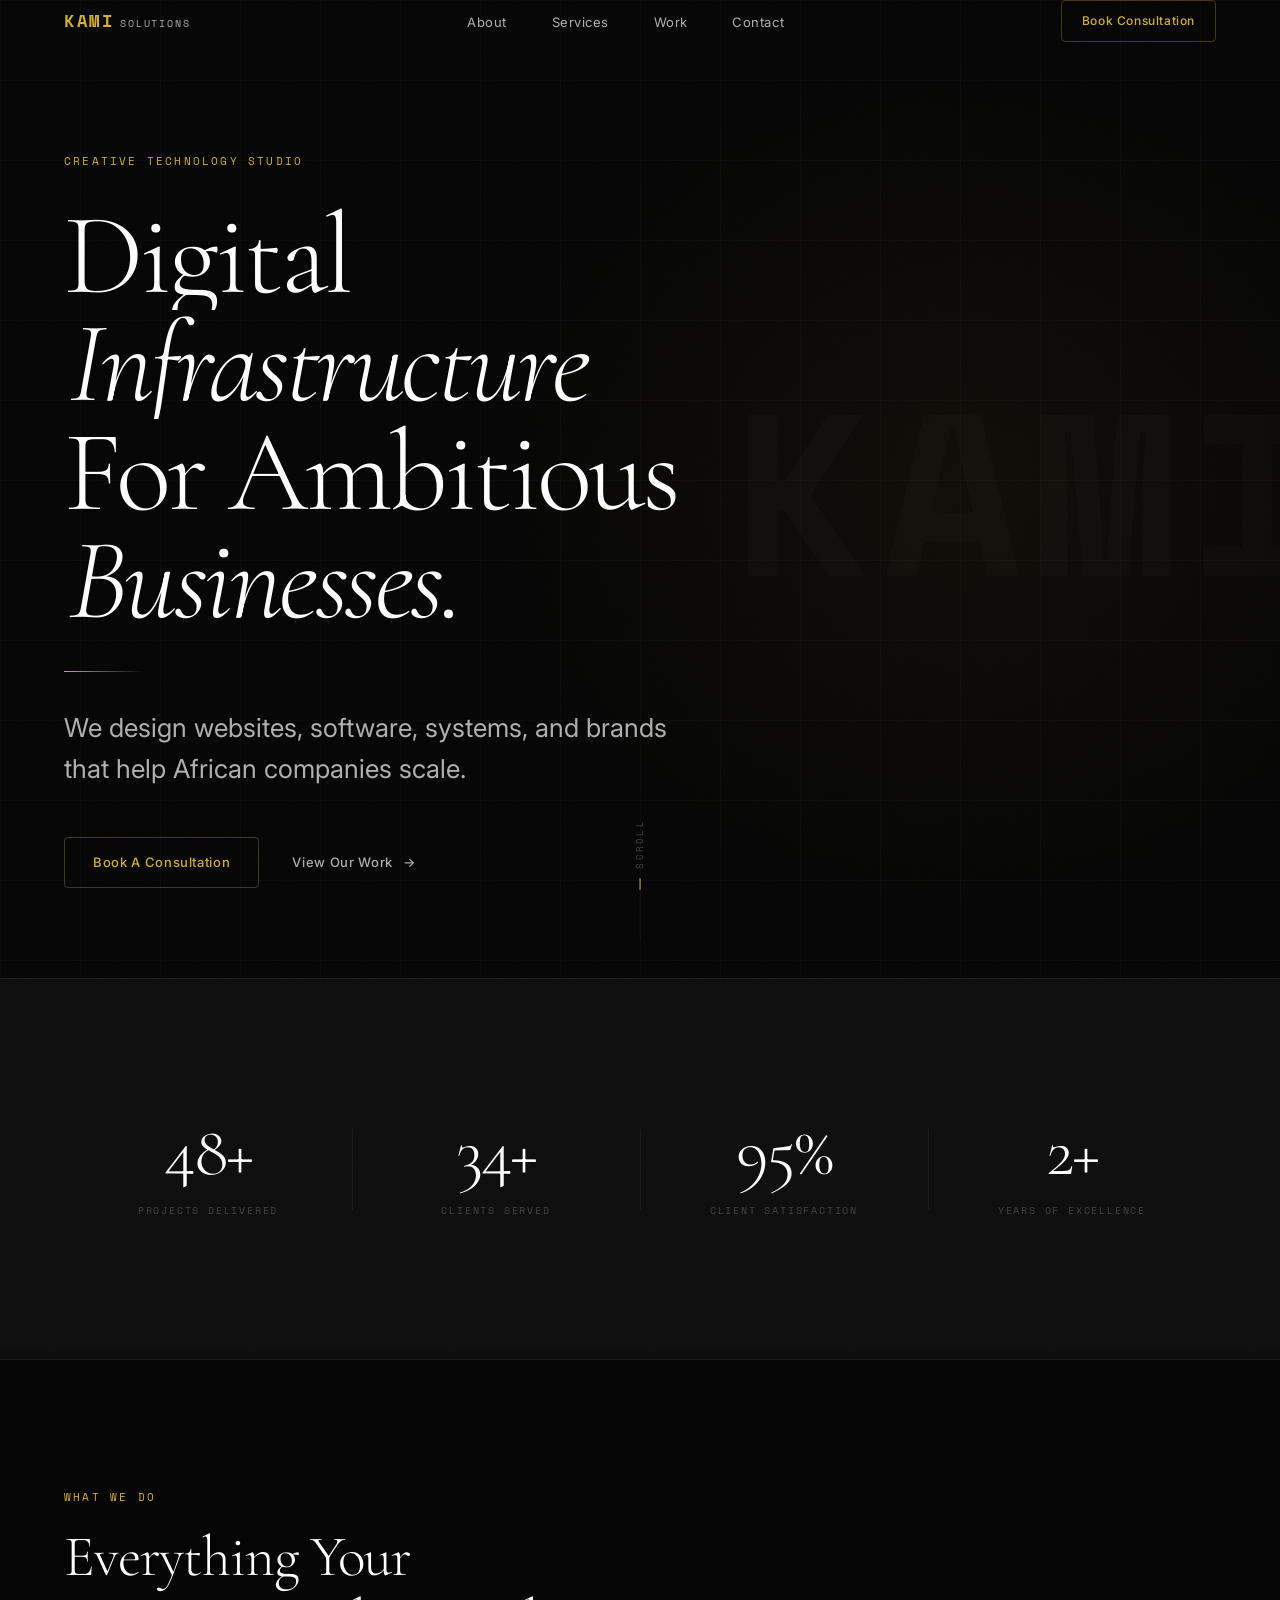
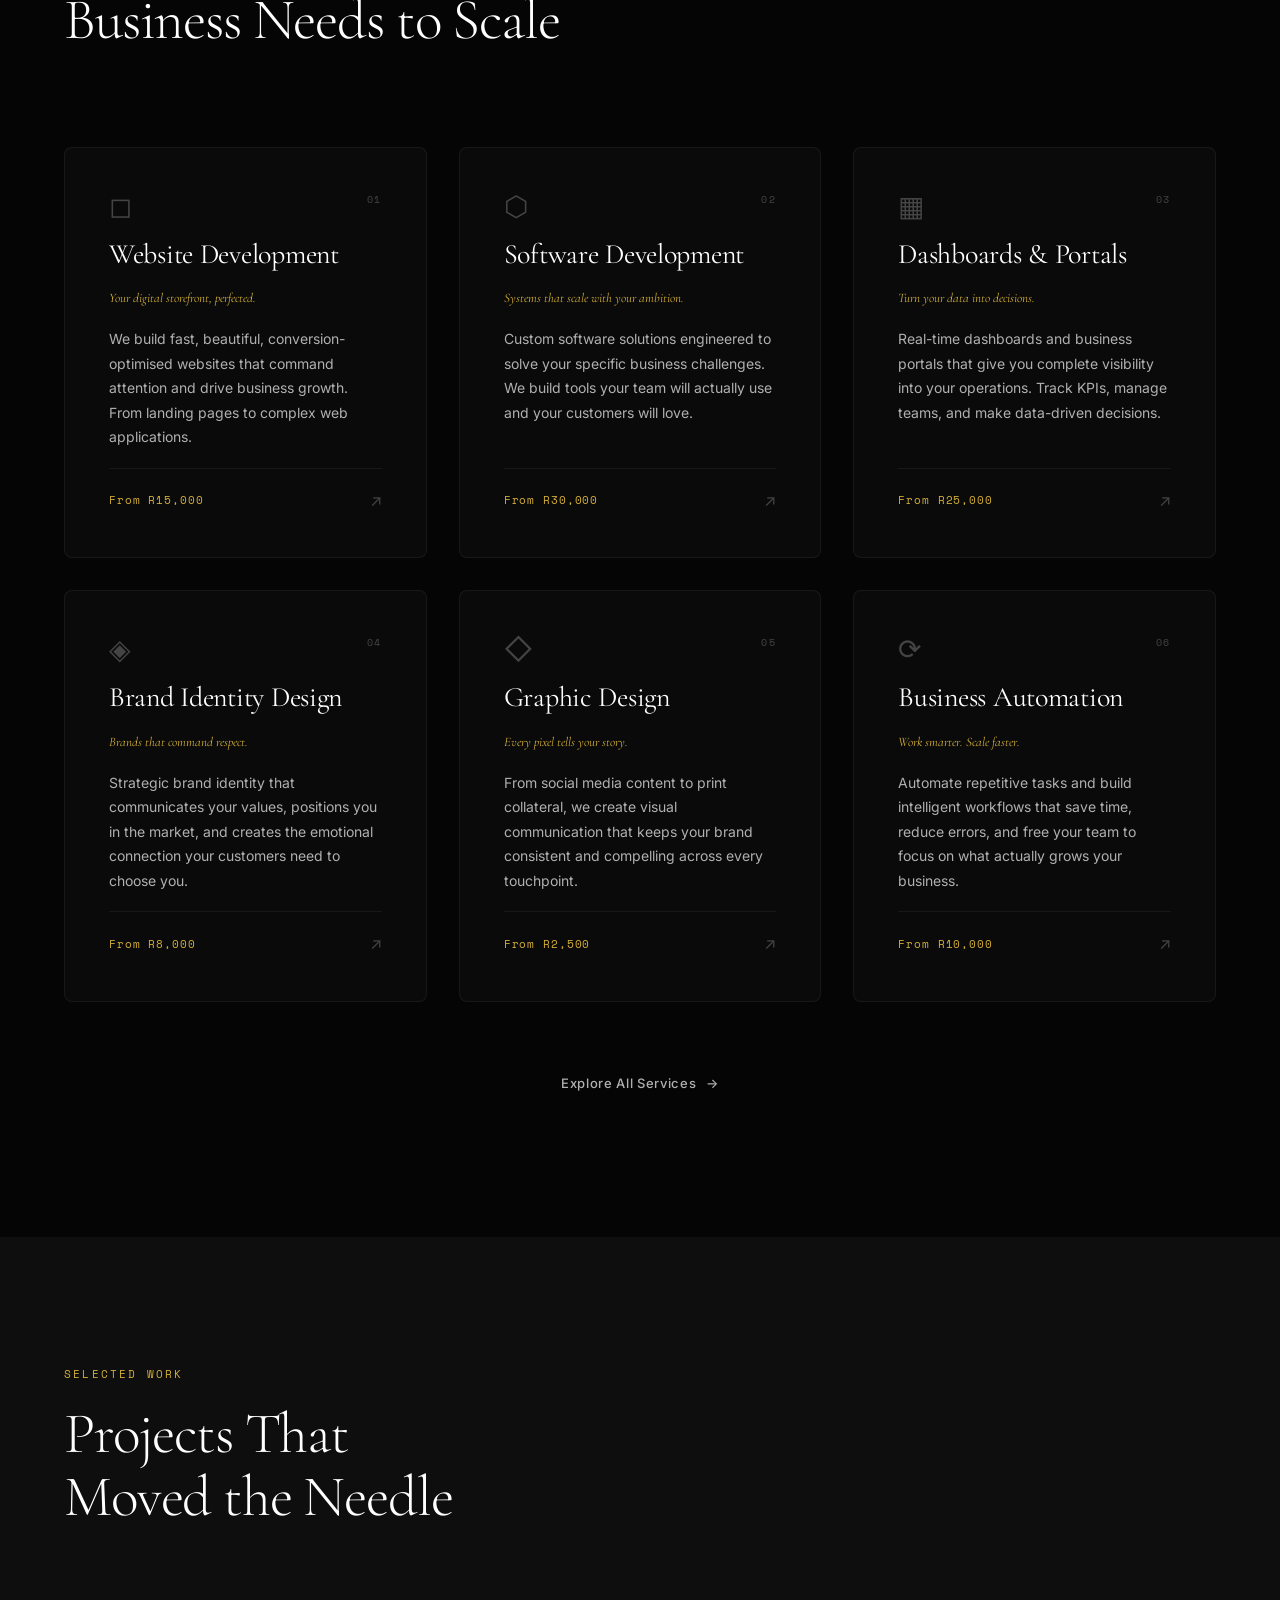
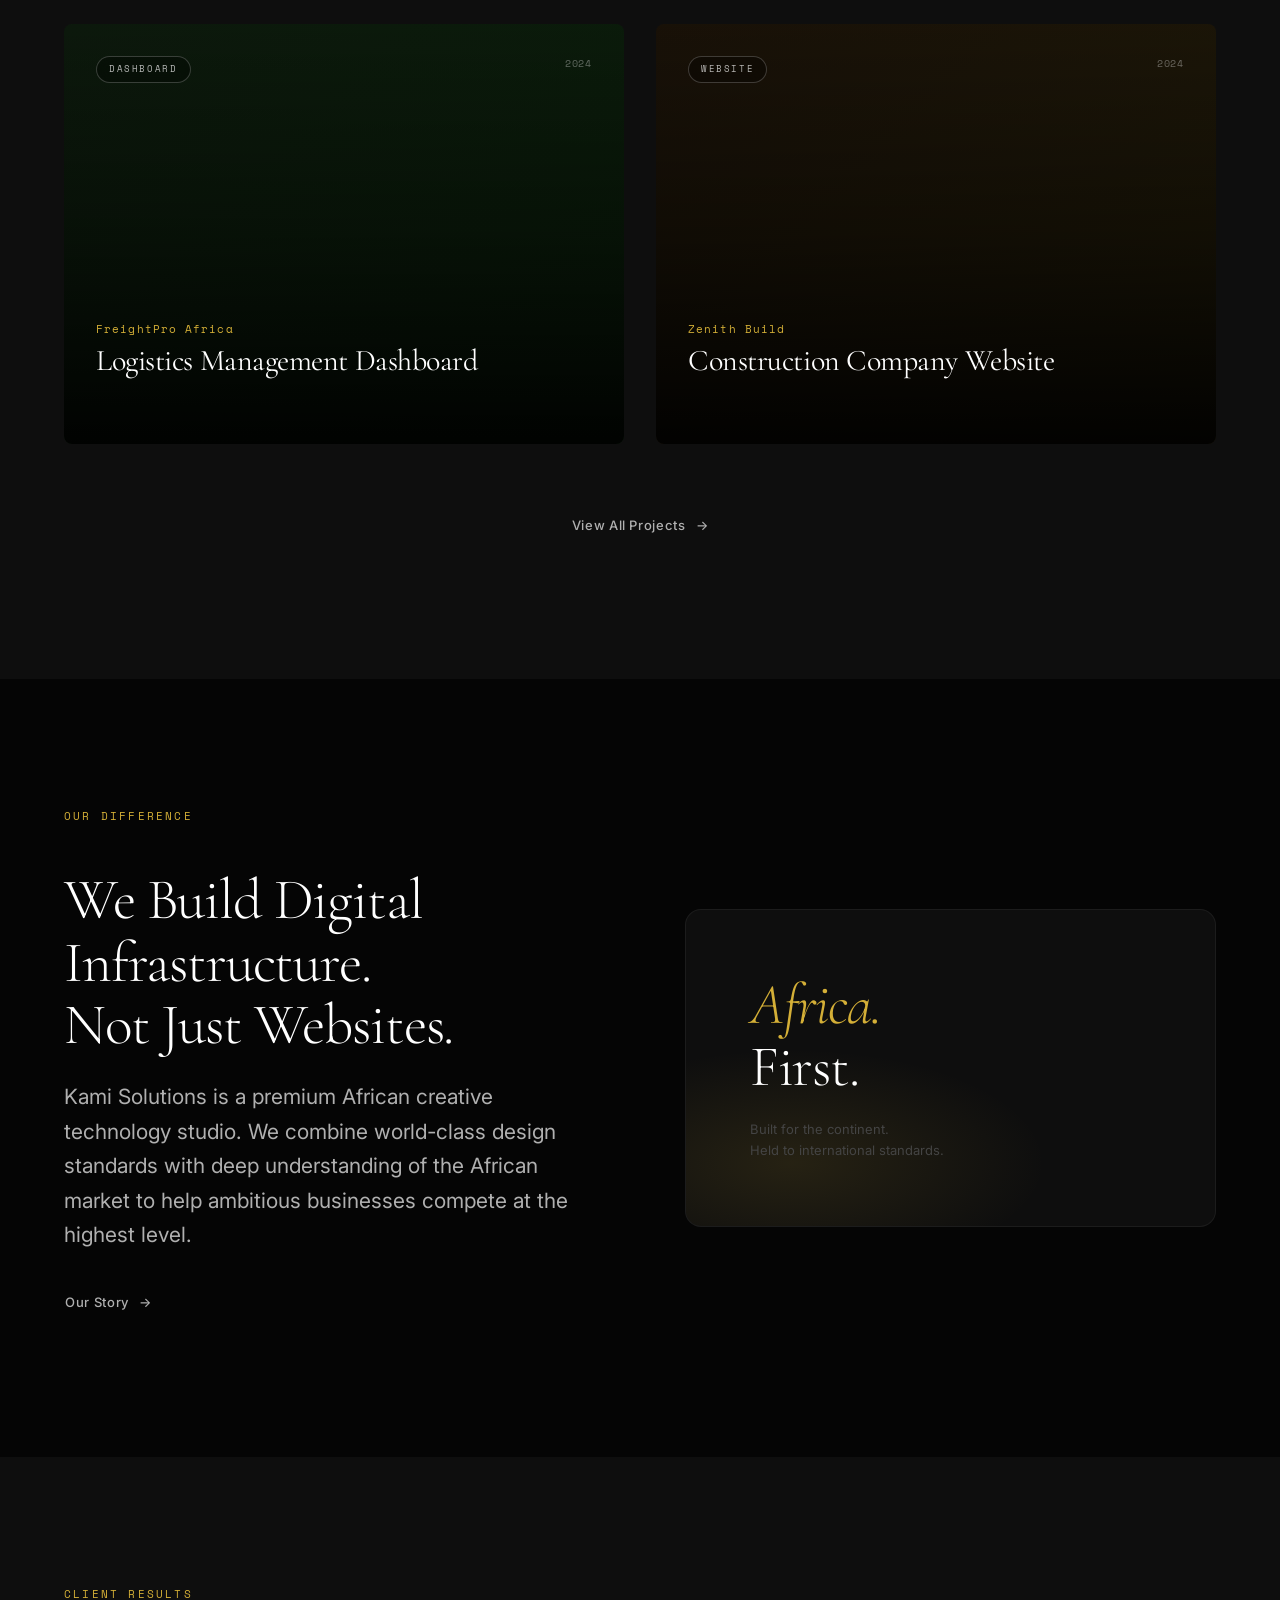
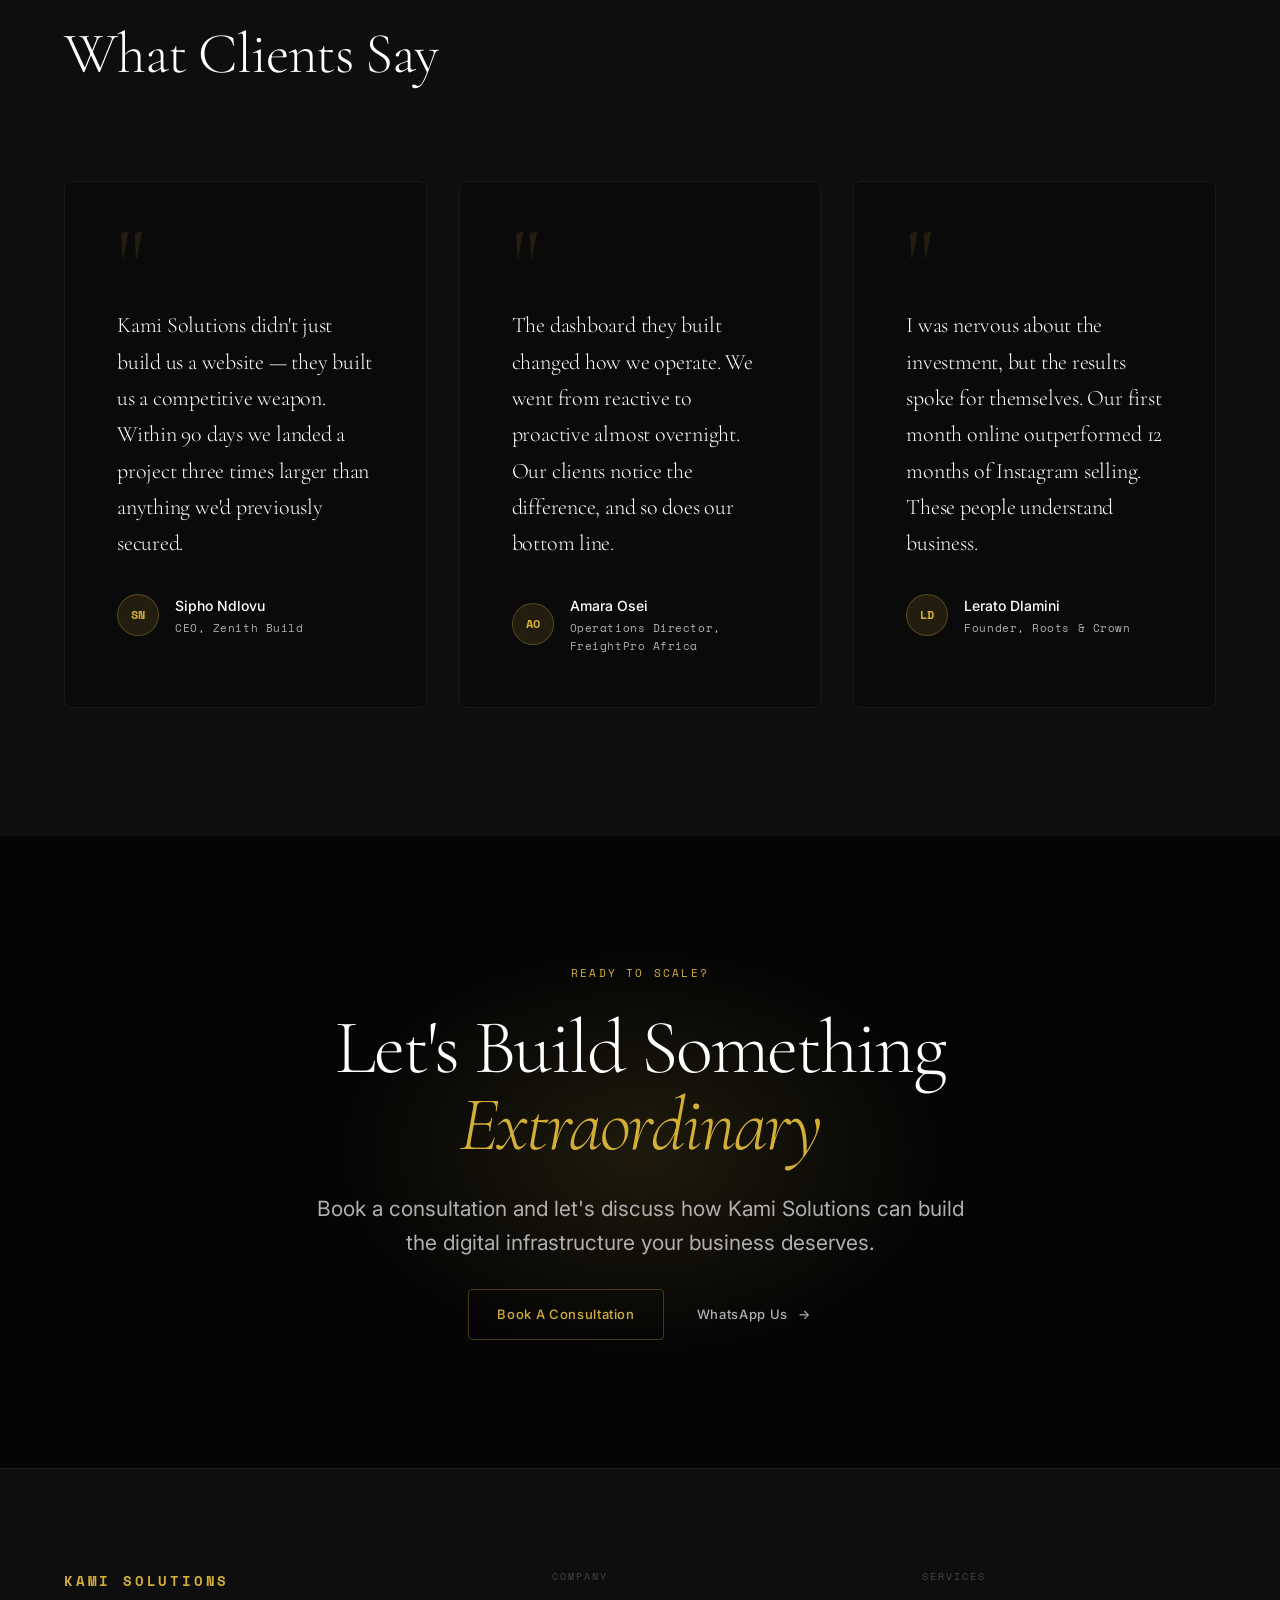
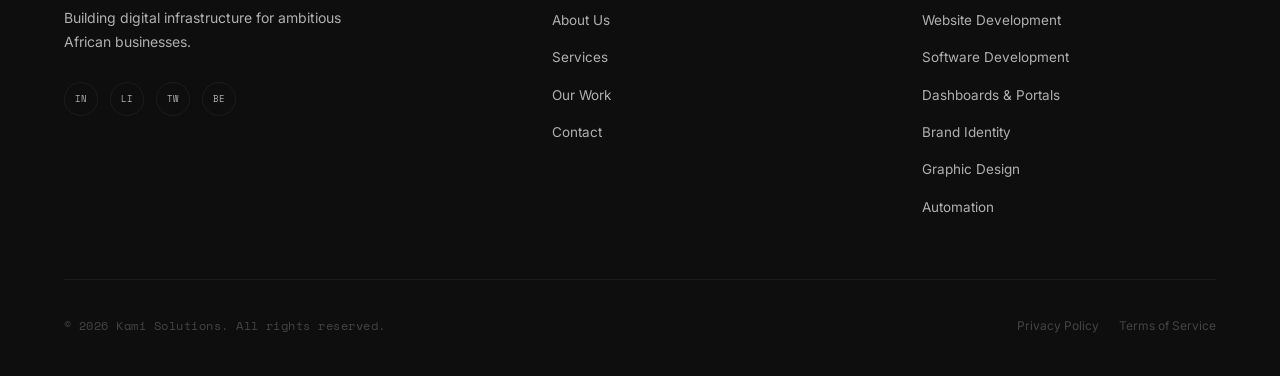
==== index.html @ 96672d3c "Initial project structure" ====
<!DOCTYPE html>
<html lang="en">
<head>
  <meta charset="UTF-8">
  <meta name="viewport" content="width=device-width, initial-scale=1.0">
  <title>Digital Infrastructure For Ambitious Businesses | Kami Solutions</title>
  <meta name="description" content="Kami Solutions is a premium African creative technology studio. We build websites, software, dashboards, and brands for ambitious businesses.">
  <link rel="stylesheet" href="css/variables.css">
  <link rel="stylesheet" href="css/global.css">
  <link rel="stylesheet" href="css/components.css">
  <link rel="stylesheet" href="css/animations.css">
  <link rel="stylesheet" href="css/pages.css">
</head>
<body data-page="home">

  <!-- Cursor -->
  <div class="cursor-dot"  id="cursor-dot"></div>
  <div class="cursor-ring" id="cursor-ring"></div>

  <!-- Page loader -->
  <div class="page-loader" id="page-loader">
    <span class="page-loader__logo">KAMI</span>
    <div class="page-loader__bar-track">
      <div class="page-loader__bar-fill"></div>
    </div>
  </div>

  <!-- Page transition overlay -->
  <div class="page-overlay" id="page-overlay"></div>

  <!-- Navigation (injected by JS) -->
  <div id="nav-root"></div>

  <main>

    <!-- ── HERO ──────────────────────────────────────────────────── -->
    <section class="hero" id="hero">
      <div class="hero__bg">
        <div class="hero__grid"></div>
        <div class="hero__glow"></div>
      </div>
      <div class="hero__watermark" aria-hidden="true">KAMI</div>

      <div class="container hero__container">
        <div class="hero__content">

          <span class="text-label hero__label hero-label-anim">
            Creative Technology Studio
          </span>

          <h1 class="display-xl hero__headline">
            <span class="hero-line-wrap">
              <span class="hero-line-inner" style="--delay: 400ms;">Digital</span>
            </span>
            <span class="hero-line-wrap">
              <span class="hero-line-inner italic" style="--delay: 520ms;">Infrastructure</span>
            </span>
            <span class="hero-line-wrap">
              <span class="hero-line-inner" style="--delay: 640ms;">For Ambitious</span>
            </span>
            <span class="hero-line-wrap">
              <span class="hero-line-inner italic" style="--delay: 760ms;">Businesses.</span>
            </span>
          </h1>

          <div class="divider-accent hero__divider hero-divider-anim"></div>

          <p class="text-xl hero__sub hero-sub-anim">
            We design websites, software, systems, and brands<br>
            that help African companies scale.
          </p>

          <div class="hero__actions hero-actions-anim">
            <a href="contact.html" class="btn btn-primary" data-magnetic>
              Book A Consultation
            </a>
            <a href="portfolio.html" class="btn btn-ghost">
              View Our Work <span class="btn-arrow">→</span>
            </a>
          </div>

        </div>
      </div>

      <div class="hero__scroll" aria-hidden="true">
        <div class="scroll-indicator">
          <span class="scroll-indicator__label">Scroll</span>
          <div class="scroll-indicator__line">
            <div class="scroll-indicator__dot"></div>
          </div>
        </div>
      </div>
    </section>

    <!-- ── STATS ─────────────────────────────────────────────────── -->
    <section class="stats-section section-sm" id="stats">
      <div class="container">
        <div id="stats-grid"></div>
      </div>
    </section>

    <!-- ── SERVICES PREVIEW ──────────────────────────────────────── -->
    <section class="section" id="services-preview">
      <div class="container">
        <div class="section-header">
          <span class="text-label section-label reveal">What We Do</span>
          <h2 class="display-md section-heading reveal reveal-d1">
            Everything Your<br>Business Needs to Scale
          </h2>
        </div>
        <div class="services-preview__grid" id="services-preview-grid"></div>
        <div class="services-preview__cta reveal" style="margin-top:56px;text-align:center;">
          <a href="services.html" class="btn btn-ghost">
            Explore All Services <span class="btn-arrow">→</span>
          </a>
        </div>
      </div>
    </section>

    <!-- ── WORK PREVIEW ──────────────────────────────────────────── -->
    <section class="section work-preview" id="work-preview">
      <div class="container">
        <div class="section-header">
          <span class="text-label section-label reveal">Selected Work</span>
          <h2 class="display-md section-heading reveal reveal-d1">
            Projects That<br>Moved the Needle
          </h2>
        </div>
        <div class="work-preview__grid" id="work-preview-grid"></div>
        <div class="work-preview__cta reveal" style="margin-top:56px;text-align:center;">
          <a href="portfolio.html" class="btn btn-ghost">
            View All Projects <span class="btn-arrow">→</span>
          </a>
        </div>
      </div>
    </section>

    <!-- ── ABOUT PREVIEW ─────────────────────────────────────────── -->
    <section class="section" id="about-preview">
      <div class="container">
        <div class="about-preview__inner">

          <div class="about-preview__content">
            <span class="text-label section-label reveal">Our Difference</span>
            <h2 class="display-md reveal reveal-d1">
              We Build Digital<br>Infrastructure.<br>Not Just Websites.
            </h2>
            <p class="text-lg text-second reveal reveal-d2">
              Kami Solutions is a premium African creative technology studio. We combine world-class
              design standards with deep understanding of the African market to help ambitious
              businesses compete at the highest level.
            </p>
            <a href="about.html" class="btn btn-ghost reveal reveal-d3">
              Our Story <span class="btn-arrow">→</span>
            </a>
          </div>

          <div class="about-preview__visual reveal reveal-d2">
            <div class="about-preview__box">
              <div class="about-preview__headline display-md font-heading">
                <span class="line1">Africa.</span>
                <span class="line2">First.</span>
              </div>
              <p class="about-preview__caption">
                Built for the continent.<br>Held to international standards.
              </p>
            </div>
          </div>

        </div>
      </div>
    </section>

    <!-- ── TESTIMONIALS ──────────────────────────────────────────── -->
    <section class="section testimonials-section" id="testimonials">
      <div class="container">
        <div class="section-header">
          <span class="text-label section-label reveal">Client Results</span>
          <h2 class="display-md section-heading reveal reveal-d1">What Clients Say</h2>
        </div>
        <div id="testimonials-grid"></div>
      </div>
    </section>

    <!-- ── CTA ───────────────────────────────────────────────────── -->
    <section class="section cta-section" id="cta">
      <div class="cta-glow" style="left:50%;top:50%;transform:translate(-50%,-50%);"></div>
      <div class="container">
        <div class="cta-section__inner reveal">
          <span class="text-label">Ready to Scale?</span>
          <h2 class="display-lg" style="text-align:center;">
            Let's Build Something<br>
            <span class="text-accent italic">Extraordinary</span>
          </h2>
          <p class="text-lg text-second" style="text-align:center;max-width:52ch;">
            Book a consultation and let's discuss how Kami Solutions can build the digital
            infrastructure your business deserves.
          </p>
          <div class="cta-section__actions">
            <a href="contact.html" class="btn btn-primary" data-magnetic>
              Book A Consultation
            </a>
            <a href="https://wa.me/27720000000?text=Hi%20Kami%20Solutions%2C%20I'd%20like%20to%20discuss%20a%20project."
               target="_blank" rel="noopener" class="btn btn-ghost">
              WhatsApp Us <span class="btn-arrow">→</span>
            </a>
          </div>
        </div>
      </div>
    </section>

  </main>

  <!-- Footer (injected by JS) -->
  <div id="footer-root"></div>

  <script src="js/config.js"></script>
  <script src="js/components.js"></script>
  <script src="js/animations.js"></script>
  <script src="js/app.js"></script>
</body>
</html>
---- css/variables.css ----
/**
 * KAMI SOLUTIONS — CSS CUSTOM PROPERTIES
 * ────────────────────────────────────────
 * These values are the defaults. The ThemeEngine in app.js
 * overrides them at runtime from KAMI_CONFIG.theme.
 * Do not edit manually — edit js/config.js instead.
 */

:root {

  /* ── Colors (theme defaults: black-gold) ── */
  --bg-primary:     #050505;
  --bg-secondary:   #0E0E0E;
  --bg-surface:     #111111;
  --bg-card:        #0A0A0A;
  --accent:         #D4AF37;
  --accent-light:   #F0D77A;
  --accent-dim:     rgba(212, 175, 55, 0.12);
  --text-primary:   #FFFFFF;
  --text-secondary: #B0B0B0;
  --text-muted:     #444444;
  --border:         rgba(255, 255, 255, 0.06);
  --border-accent:  rgba(212, 175, 55, 0.3);
  --shadow:         0 32px 64px rgba(0, 0, 0, 0.8);
  --shadow-accent:  0 0 60px rgba(212, 175, 55, 0.12);

  /* ── Typography (overridden by TypographyEngine) ── */
  --font-heading: "Cormorant Garamond", "Georgia", serif;
  --font-body:    "Inter", -apple-system, BlinkMacSystemFont, "Segoe UI", sans-serif;
  --font-accent:  "Space Mono", "Courier New", monospace;

  /* ── Spacing ── */
  --section-pad:    clamp(80px, 10vw, 140px);
  --section-pad-sm: clamp(60px, 7vw, 100px);
  --container-max:  1440px;
  --container-pad:  clamp(24px, 5vw, 80px);
  --gutter:         clamp(16px, 2.5vw, 32px);

  /* ── Easing ── */
  --ease-premium:  cubic-bezier(0.23, 1, 0.32, 1);
  --ease-smooth:   cubic-bezier(0.4, 0, 0.2, 1);
  --ease-out-expo: cubic-bezier(0.16, 1, 0.3, 1);
  --ease-bounce:   cubic-bezier(0.175, 0.885, 0.32, 1.275);

  /* ── Durations ── */
  --dur-fast:  180ms;
  --dur-base:  380ms;
  --dur-slow:  680ms;
  --dur-epic:  1100ms;

  /* ── Z-indices ── */
  --z-cursor:  9999;
  --z-overlay: 9000;
  --z-nav:     8000;
  --z-mobile-menu: 7500;
  --z-modal:   7000;

  /* ── Border radius ── */
  --r-sm:   4px;
  --r-md:   8px;
  --r-lg:   16px;
  --r-full: 9999px;

  /* ── Nav height ── */
  --nav-h: 80px;
}

@media (max-width: 768px) {
  :root {
    --nav-h: 68px;
  }
}
---- css/global.css ----
/**
 * KAMI SOLUTIONS — GLOBAL STYLES
 * ─────────────────────────────────
 * Reset, base typography, layout utilities, cursor, page overlay.
 */

/* ─── RESET ───────────────────────────────────────────────────── */

*, *::before, *::after {
  box-sizing: border-box;
  margin: 0;
  padding: 0;
}

html {
  font-size: 16px;
  scroll-behavior: smooth;
  -webkit-font-smoothing:  antialiased;
  -moz-osx-font-smoothing: grayscale;
  text-rendering: optimizeLegibility;
}

body {
  background-color: var(--bg-primary);
  color:            var(--text-primary);
  font-family:      var(--font-body);
  font-size:        1rem;
  font-weight:      400;
  line-height:      1.65;
  overflow-x:       hidden;
  cursor:           none;
  transition:       background-color var(--dur-slow) var(--ease-smooth),
                    color var(--dur-slow) var(--ease-smooth);
}

a          { color: inherit; text-decoration: none; }
img        { display: block; max-width: 100%; height: auto; }
ul, ol     { list-style: none; }
button     { cursor: none; border: none; background: none; font: inherit; }
input, textarea, select { font: inherit; }

/* ─── SCROLLBAR ────────────────────────────────────────────────── */

::-webkit-scrollbar       { width: 3px; }
::-webkit-scrollbar-track { background: var(--bg-secondary); }
::-webkit-scrollbar-thumb { background: var(--accent-dim); border-radius: var(--r-full); }
::-webkit-scrollbar-thumb:hover { background: var(--accent); }

/* ─── TYPOGRAPHY ──────────────────────────────────────────────── */

h1, h2, h3, h4, h5, h6 {
  font-family:    var(--font-heading);
  font-weight:    300;
  line-height:    1.05;
  letter-spacing: -0.02em;
}

/* Display sizes */
.display-xl {
  font-size:      clamp(52px, 9vw, 136px);
  font-weight:    300;
  line-height:    0.94;
  letter-spacing: -0.03em;
}

.display-lg {
  font-size:      clamp(40px, 6vw, 92px);
  font-weight:    300;
  line-height:    1.0;
  letter-spacing: -0.025em;
}

.display-md {
  font-size:      clamp(30px, 4.5vw, 68px);
  font-weight:    300;
  line-height:    1.08;
  letter-spacing: -0.02em;
}

.display-sm {
  font-size:      clamp(24px, 3vw, 48px);
  font-weight:    300;
  line-height:    1.15;
  letter-spacing: -0.015em;
}

/* Body sizes */
.text-xl  { font-size: clamp(19px, 2.2vw, 26px); line-height: 1.55; }
.text-lg  { font-size: clamp(17px, 1.8vw, 21px); line-height: 1.65; }
.text-md  { font-size: 16px; line-height: 1.7; }
.text-sm  { font-size: 14px; line-height: 1.6; }
.text-xs  { font-size: 12px; line-height: 1.5; }

/* Label / accent text */
.text-label {
  font-family:     var(--font-accent);
  font-size:       11px;
  font-weight:     400;
  letter-spacing:  0.2em;
  text-transform:  uppercase;
  color:           var(--accent);
  display:         block;
}

/* Color utilities */
.text-muted   { color: var(--text-muted); }
.text-second  { color: var(--text-secondary); }
.text-accent  { color: var(--accent); }
.text-white   { color: #fff; }

/* Style utilities */
.italic       { font-style: italic; }
.font-heading { font-family: var(--font-heading); }

/* ─── LAYOUT ──────────────────────────────────────────────────── */

.container {
  width:      100%;
  max-width:  var(--container-max);
  margin:     0 auto;
  padding:    0 var(--container-pad);
}

.section     { padding: var(--section-pad) 0; }
.section-sm  { padding: var(--section-pad-sm) 0; }

.grid-2 { display: grid; grid-template-columns: repeat(2, 1fr); gap: var(--gutter); }
.grid-3 { display: grid; grid-template-columns: repeat(3, 1fr); gap: var(--gutter); }
.grid-4 { display: grid; grid-template-columns: repeat(4, 1fr); gap: var(--gutter); }

.flex           { display: flex; }
.flex-center    { display: flex; align-items: center; justify-content: center; }
.flex-between   { display: flex; align-items: center; justify-content: space-between; }
.flex-col       { display: flex; flex-direction: column; }
.flex-col-center{ display: flex; flex-direction: column; align-items: center; }
.gap-sm         { gap: 12px; }
.gap-md         { gap: 24px; }
.gap-lg         { gap: 40px; }

.relative  { position: relative; }
.absolute  { position: absolute; }
.overflow-hidden { overflow: hidden; }
.w-full    { width: 100%; }

/* ─── DIVIDERS ────────────────────────────────────────────────── */

.divider {
  height:     1px;
  background: var(--border);
  width:      100%;
}

.divider-accent {
  height:     1px;
  width:      80px;
  background: linear-gradient(90deg, var(--accent), transparent);
  margin:     28px 0;
}

/* ─── SECTION HEADER ─────────────────────────────────────────── */

.section-label {
  display:     block;
  margin-bottom: 20px;
}

.section-heading {
  margin-bottom: 0;
}

.section-header {
  margin-bottom: clamp(60px, 8vw, 96px);
}

/* ─── CUSTOM CURSOR ───────────────────────────────────────────── */

.cursor-dot {
  position:         fixed;
  width:            6px;
  height:           6px;
  background:       var(--accent);
  border-radius:    50%;
  pointer-events:   none;
  z-index:          var(--z-cursor);
  transform:        translate(-50%, -50%);
  transition:       width   var(--dur-fast) var(--ease-premium),
                    height  var(--dur-fast) var(--ease-premium),
                    opacity var(--dur-fast) var(--ease-smooth);
  will-change:      transform;
}

.cursor-ring {
  position:         fixed;
  width:            38px;
  height:           38px;
  border:           1px solid var(--border-accent);
  border-radius:    50%;
  pointer-events:   none;
  z-index:          var(--z-cursor);
  transform:        translate(-50%, -50%);
  transition:       width    500ms var(--ease-premium),
                    height   500ms var(--ease-premium),
                    border-color 300ms var(--ease-premium),
                    background   300ms var(--ease-premium),
                    opacity  var(--dur-base) var(--ease-smooth);
  will-change:      transform;
}

body.cursor--link .cursor-ring {
  width:            56px;
  height:           56px;
  border-color:     var(--accent);
  background:       var(--accent-dim);
}

body.cursor--btn .cursor-dot {
  width:  10px;
  height: 10px;
}

body.cursor--btn .cursor-ring {
  width:        64px;
  height:       64px;
  border-color: var(--accent);
}

body.cursor--text .cursor-ring {
  width:            3px;
  height:           28px;
  border-radius:    2px;
  border-color:     var(--text-secondary);
}

/* ─── PAGE TRANSITION OVERLAY ────────────────────────────────── */

.page-overlay {
  position:      fixed;
  inset:         0;
  background:    var(--bg-primary);
  z-index:       var(--z-overlay);
  pointer-events: none;
  transform:     scaleY(0);
  transform-origin: bottom;
  transition:    transform 700ms var(--ease-out-expo);
}

.page-overlay.is-active {
  transform:        scaleY(1);
  transform-origin: top;
}

/* ─── GRAIN OVERLAY ───────────────────────────────────────────── */

body::after {
  content:          '';
  position:         fixed;
  inset:            -50%;
  width:            200%;
  height:           200%;
  background-image: url("data:image/svg+xml,%3Csvg viewBox='0 0 256 256' xmlns='http://www.w3.org/2000/svg'%3E%3Cfilter id='noise'%3E%3CfeTurbulence type='fractalNoise' baseFrequency='0.9' numOctaves='4' stitchTiles='stitch'/%3E%3C/filter%3E%3Crect width='100%25' height='100%25' filter='url(%23noise)' opacity='1'/%3E%3C/svg%3E");
  background-size:  200px 200px;
  opacity:          0.025;
  pointer-events:   none;
  z-index:          9998;
  animation:        grain 8s steps(10) infinite;
}

@keyframes grain {
  0%, 100% { transform: translate(0, 0); }
  10%       { transform: translate(-2%, -4%); }
  20%       { transform: translate(-5%, 2%);  }
  30%       { transform: translate(3%, -6%);  }
  40%       { transform: translate(-2%, 8%);  }
  50%       { transform: translate(-4%, 3%);  }
  60%       { transform: translate(6%, -2%);  }
  70%       { transform: translate(-1%, -7%); }
  80%       { transform: translate(4%, 5%);   }
  90%       { transform: translate(-6%, 1%);  }
}

/* ─── VISUALLY HIDDEN ─────────────────────────────────────────── */

.visually-hidden {
  position:   absolute;
  width:      1px;
  height:     1px;
  padding:    0;
  margin:     -1px;
  overflow:   hidden;
  clip:       rect(0, 0, 0, 0);
  white-space: nowrap;
  border:     0;
}

/* ─── RESPONSIVE GRID OVERRIDES ───────────────────────────────── */

@media (max-width: 1024px) {
  .grid-3 { grid-template-columns: repeat(2, 1fr); }
  .grid-4 { grid-template-columns: repeat(2, 1fr); }
}

@media (max-width: 640px) {
  .grid-2,
  .grid-3,
  .grid-4 { grid-template-columns: 1fr; }
}

@media (max-width: 768px) {
  body { cursor: auto; }
  .cursor-dot,
  .cursor-ring { display: none; }
}
---- css/components.css ----
/**
 * KAMI SOLUTIONS — COMPONENTS
 * ────────────────────────────
 * Navigation, footer, buttons, cards, forms, badges.
 */

/* ═══════════════════════════════════════════════════════════════
   NAVIGATION
══════════════════════════════════════════════════════════════════ */

.nav {
  position:   fixed;
  top:        0;
  left:       0;
  right:      0;
  height:     var(--nav-h);
  z-index:    var(--z-nav);
  transition: background var(--dur-slow) var(--ease-smooth),
              border-color var(--dur-slow) var(--ease-smooth),
              box-shadow var(--dur-slow) var(--ease-smooth);
  border-bottom: 1px solid transparent;
}

.nav.is-scrolled {
  background:   rgba(5, 5, 5, 0.88);
  border-color: var(--border);
  box-shadow:   0 0 60px rgba(0, 0, 0, 0.5);
  backdrop-filter: blur(20px);
  -webkit-backdrop-filter: blur(20px);
}

.nav__inner {
  height:      100%;
  display:     flex;
  align-items: center;
  justify-content: space-between;
  gap:         40px;
}

.nav__logo {
  display:     flex;
  align-items: baseline;
  gap:         6px;
  flex-shrink: 0;
}

.nav__logo-main {
  font-family:    var(--font-accent);
  font-size:      17px;
  font-weight:    700;
  letter-spacing: 0.15em;
  color:          var(--accent);
  line-height:    1;
}

.nav__logo-sub {
  font-family:    var(--font-accent);
  font-size:      10px;
  font-weight:    400;
  letter-spacing: 0.18em;
  color:          var(--text-secondary);
  line-height:    1;
  text-transform: uppercase;
}

.nav__links {
  display:     flex;
  align-items: center;
  gap:         clamp(24px, 3.5vw, 48px);
}

.nav__link {
  font-size:      13px;
  font-weight:    400;
  letter-spacing: 0.04em;
  color:          var(--text-secondary);
  transition:     color var(--dur-fast) var(--ease-smooth);
  position:       relative;
  padding:        4px 0;
}

.nav__link::after {
  content:    '';
  position:   absolute;
  bottom:     0;
  left:       0;
  width:      0;
  height:     1px;
  background: var(--accent);
  transition: width var(--dur-base) var(--ease-premium);
}

.nav__link:hover,
.nav__link.is-active { color: var(--text-primary); }
.nav__link:hover::after,
.nav__link.is-active::after { width: 100%; }

.nav__right {
  display:     flex;
  align-items: center;
  gap:         20px;
  flex-shrink: 0;
}

.nav__hamburger {
  display:         none;
  flex-direction:  column;
  justify-content: center;
  gap:             6px;
  width:           36px;
  height:          36px;
  padding:         4px;
  cursor:          none;
}

.nav__hamburger span {
  display:          block;
  height:           1px;
  background:       var(--text-primary);
  transition:       transform var(--dur-base) var(--ease-premium),
                    opacity   var(--dur-base) var(--ease-smooth),
                    width     var(--dur-base) var(--ease-smooth);
  transform-origin: left center;
}

.nav__hamburger span:first-child { width: 100%; }
.nav__hamburger span:last-child  { width: 60%; }

.nav__hamburger.is-open span:first-child { transform: rotate(38deg) translateY(-1px); width: 100%; }
.nav__hamburger.is-open span:last-child  { transform: rotate(-38deg) translateY(1px); width: 100%; }

/* ─── Mobile Menu ─── */

.mobile-menu {
  position:       fixed;
  inset:          0;
  background:     var(--bg-primary);
  z-index:        var(--z-mobile-menu);
  display:        flex;
  flex-direction: column;
  padding:        calc(var(--nav-h) + 20px) var(--container-pad) 60px;
  transform:      translateX(100%);
  transition:     transform 600ms var(--ease-out-expo);
  overflow:       hidden;
}

.mobile-menu.is-open { transform: translateX(0); }

.mobile-menu__links {
  flex:           1;
  display:        flex;
  flex-direction: column;
  justify-content: center;
  gap:            4px;
}

.mobile-menu__link {
  font-family:    var(--font-heading);
  font-size:      clamp(36px, 10vw, 60px);
  font-weight:    300;
  line-height:    1.2;
  color:          var(--text-secondary);
  letter-spacing: -0.02em;
  transform:      translateX(-40px);
  opacity:        0;
  transition:     transform 500ms var(--ease-out-expo),
                  opacity   500ms var(--ease-smooth),
                  color     var(--dur-fast) var(--ease-smooth);
}

.mobile-menu.is-open .mobile-menu__link {
  transform: translateX(0);
  opacity:   1;
}

.mobile-menu.is-open .mobile-menu__link:nth-child(1) { transition-delay: 80ms; }
.mobile-menu.is-open .mobile-menu__link:nth-child(2) { transition-delay: 130ms; }
.mobile-menu.is-open .mobile-menu__link:nth-child(3) { transition-delay: 180ms; }
.mobile-menu.is-open .mobile-menu__link:nth-child(4) { transition-delay: 230ms; }

.mobile-menu__link:hover { color: var(--text-primary); }

.mobile-menu__footer {
  padding-top:     32px;
  border-top:      1px solid var(--border);
  display:         flex;
  align-items:     center;
  justify-content: space-between;
  gap:             20px;
  flex-wrap:       wrap;
}

.mobile-menu__contact {
  font-size: 13px;
  color:     var(--text-secondary);
}

/* ═══════════════════════════════════════════════════════════════
   BUTTONS
══════════════════════════════════════════════════════════════════ */

.btn {
  display:        inline-flex;
  align-items:    center;
  gap:            10px;
  font-size:      13px;
  font-weight:    500;
  letter-spacing: 0.05em;
  border-radius:  var(--r-sm);
  padding:        14px 28px;
  transition:     color        var(--dur-base) var(--ease-smooth),
                  background   var(--dur-base) var(--ease-smooth),
                  border-color var(--dur-base) var(--ease-smooth),
                  box-shadow   var(--dur-base) var(--ease-smooth),
                  transform    var(--dur-base) var(--ease-premium);
  position:       relative;
  cursor:         none;
  white-space:    nowrap;
  user-select:    none;
  overflow:       hidden;
}

.btn-primary {
  color:      var(--accent);
  border:     1px solid var(--border-accent);
  background: transparent;
}

.btn-primary:hover {
  background:  var(--accent-dim);
  border-color: var(--accent);
  box-shadow:  var(--shadow-accent);
  transform:   translateY(-2px);
}

.btn-primary:active { transform: translateY(0); }

.btn-ghost {
  color:      var(--text-secondary);
  background: transparent;
  border:     1px solid transparent;
  padding-left: 0;
  padding-right: 0;
}

.btn-ghost:hover { color: var(--text-primary); }

.btn-ghost:hover .btn-arrow { transform: translateX(6px); }

.btn-arrow {
  display:    inline-block;
  transition: transform var(--dur-base) var(--ease-premium);
}

.btn-sm { font-size: 12px; padding: 10px 20px; }

/* ═══════════════════════════════════════════════════════════════
   SERVICE CARDS
══════════════════════════════════════════════════════════════════ */

.service-card {
  background:     var(--bg-card);
  border:         1px solid var(--border);
  border-radius:  var(--r-md);
  padding:        clamp(28px, 3.5vw, 44px);
  display:        flex;
  flex-direction: column;
  gap:            18px;
  transition:     border-color var(--dur-base) var(--ease-smooth),
                  box-shadow   var(--dur-base) var(--ease-smooth),
                  transform    var(--dur-base) var(--ease-premium);
  position:       relative;
  overflow:       hidden;
}

.service-card::before {
  content:    '';
  position:   absolute;
  inset:      0;
  background: linear-gradient(135deg, var(--accent-dim) 0%, transparent 60%);
  opacity:    0;
  transition: opacity var(--dur-base) var(--ease-smooth);
  pointer-events: none;
}

.service-card:hover {
  border-color: var(--border-accent);
  box-shadow:   var(--shadow-accent);
  transform:    translateY(-4px);
}

.service-card:hover::before { opacity: 1; }

.service-card__header {
  display:         flex;
  align-items:     flex-start;
  justify-content: space-between;
}

.service-card__icon {
  font-size:   28px;
  line-height: 1;
  color:       var(--text-muted);
  transition:  color var(--dur-base) var(--ease-smooth);
}

.service-card:hover .service-card__icon { color: var(--accent); }

.service-card__number {
  font-family:    var(--font-accent);
  font-size:      10px;
  letter-spacing: 0.15em;
  color:          var(--text-muted);
}

.service-card__title {
  font-family:    var(--font-heading);
  font-size:      clamp(20px, 2.2vw, 28px);
  font-weight:    400;
  letter-spacing: -0.01em;
  line-height:    1.15;
}

.service-card__tagline {
  font-size:   13px;
  color:       var(--accent);
  font-style:  italic;
  font-family: var(--font-heading);
}

.service-card__desc {
  font-size:   14px;
  color:       var(--text-secondary);
  line-height: 1.75;
  flex:        1;
}

.service-card__features {
  display:        flex;
  flex-direction: column;
  gap:            7px;
}

.service-card__feature {
  display:     flex;
  align-items: center;
  gap:         10px;
  font-size:   12.5px;
  color:       var(--text-secondary);
}

.service-card__feature::before {
  content:     '—';
  color:       var(--accent);
  flex-shrink: 0;
  font-size:   9px;
}

.service-card__footer {
  display:         flex;
  align-items:     center;
  justify-content: space-between;
  padding-top:     18px;
  border-top:      1px solid var(--border);
  margin-top:      auto;
}

.service-card__price {
  font-family:    var(--font-accent);
  font-size:      11px;
  letter-spacing: 0.08em;
  color:          var(--accent);
}

.service-card__time {
  font-size: 11px;
  color:     var(--text-muted);
  font-family: var(--font-accent);
}

.service-card__arrow {
  display:    inline-block;
  color:      var(--text-muted);
  font-size:  16px;
  transition: transform var(--dur-base) var(--ease-premium),
              color     var(--dur-base) var(--ease-smooth);
}

.service-card:hover .service-card__arrow {
  transform: translate(4px, -4px);
  color:     var(--accent);
}

/* ═══════════════════════════════════════════════════════════════
   PORTFOLIO CARDS
══════════════════════════════════════════════════════════════════ */

.portfolio-card {
  border-radius: var(--r-md);
  overflow:      hidden;
  position:      relative;
  aspect-ratio:  4/3;
  cursor:        none;
  transition:    transform  var(--dur-base) var(--ease-premium),
                 box-shadow var(--dur-base) var(--ease-smooth);
  display:       block;
}

.portfolio-card:hover {
  transform:  translateY(-6px);
  box-shadow: var(--shadow);
}

.portfolio-card__bg {
  position:   absolute;
  inset:      0;
  transition: transform var(--dur-slow) var(--ease-premium);
}

.portfolio-card:hover .portfolio-card__bg { transform: scale(1.05); }

.portfolio-card__overlay {
  position:   absolute;
  inset:      0;
  background: linear-gradient(
    to top,
    rgba(0,0,0,0.92) 0%,
    rgba(0,0,0,0.4)  50%,
    rgba(0,0,0,0.08) 100%
  );
  transition: background var(--dur-base) var(--ease-smooth);
}

.portfolio-card:hover .portfolio-card__overlay {
  background: linear-gradient(
    to top,
    rgba(0,0,0,0.85) 0%,
    rgba(0,0,0,0.3)  50%,
    rgba(0,0,0,0.04) 100%
  );
}

.portfolio-card__content {
  position:       absolute;
  inset:          0;
  padding:        clamp(20px, 3vw, 32px);
  display:        flex;
  flex-direction: column;
  justify-content: space-between;
}

.portfolio-card__top {
  display:         flex;
  align-items:     flex-start;
  justify-content: space-between;
}

.portfolio-card__category {
  font-family:      var(--font-accent);
  font-size:        9px;
  letter-spacing:   0.18em;
  text-transform:   uppercase;
  padding:          5px 12px;
  border:           1px solid rgba(255,255,255,0.2);
  border-radius:    var(--r-full);
  color:            rgba(255,255,255,0.7);
  background:       rgba(0,0,0,0.3);
  backdrop-filter:  blur(8px);
}

.portfolio-card__year {
  font-family:    var(--font-accent);
  font-size:      10px;
  color:          rgba(255,255,255,0.35);
  letter-spacing: 0.08em;
}

.portfolio-card__client {
  font-size:      11px;
  color:          var(--accent);
  font-family:    var(--font-accent);
  letter-spacing: 0.1em;
  margin-bottom:  6px;
  display:        block;
}

.portfolio-card__title {
  font-family:    var(--font-heading);
  font-size:      clamp(20px, 2.5vw, 30px);
  font-weight:    400;
  line-height:    1.1;
  letter-spacing: -0.015em;
  color:          #fff;
}

.portfolio-card__tags {
  display:   flex;
  flex-wrap: wrap;
  gap:       6px;
  margin-top: 10px;
  opacity:   0;
  transform: translateY(8px);
  transition: opacity   var(--dur-base) var(--ease-smooth),
              transform var(--dur-base) var(--ease-premium);
}

.portfolio-card:hover .portfolio-card__tags {
  opacity:   1;
  transform: translateY(0);
}

.portfolio-card__tag {
  font-size:    10px;
  color:        rgba(255,255,255,0.6);
  padding:      3px 8px;
  border:       1px solid rgba(255,255,255,0.12);
  border-radius: var(--r-sm);
  font-family:  var(--font-accent);
}

/* ═══════════════════════════════════════════════════════════════
   TESTIMONIAL CARDS
══════════════════════════════════════════════════════════════════ */

.testimonial-card {
  padding:       clamp(32px, 4.5vw, 52px);
  border:        1px solid var(--border);
  border-radius: var(--r-md);
  background:    var(--bg-card);
  position:      relative;
}

.testimonial-card__mark {
  font-family:    var(--font-heading);
  font-size:      96px;
  line-height:    0.6;
  color:          var(--accent-dim);
  display:        block;
  margin-bottom:  16px;
  user-select:    none;
}

.testimonial-card__quote {
  font-family:    var(--font-heading);
  font-size:      clamp(17px, 1.8vw, 22px);
  font-weight:    300;
  line-height:    1.65;
  letter-spacing: -0.01em;
  color:          var(--text-primary);
  margin-bottom:  32px;
}

.testimonial-card__author {
  display:     flex;
  align-items: center;
  gap:         16px;
}

.testimonial-card__avatar {
  width:           42px;
  height:          42px;
  border-radius:   50%;
  background:      var(--accent-dim);
  border:          1px solid var(--border-accent);
  flex-shrink:     0;
  display:         flex;
  align-items:     center;
  justify-content: center;
  font-family:     var(--font-accent);
  font-size:       12px;
  font-weight:     700;
  color:           var(--accent);
}

.testimonial-card__name {
  font-weight:  500;
  font-size:    14px;
  margin-bottom: 2px;
}

.testimonial-card__role {
  font-size:      11px;
  color:          var(--text-secondary);
  font-family:    var(--font-accent);
  letter-spacing: 0.05em;
}

/* ═══════════════════════════════════════════════════════════════
   STAT ITEMS
══════════════════════════════════════════════════════════════════ */

.stat-item {
  text-align: center;
  padding:    clamp(28px, 4vw, 48px) 20px;
  position:   relative;
}

.stat-item + .stat-item::before {
  content:    '';
  position:   absolute;
  left:       0;
  top:        50%;
  transform:  translateY(-50%);
  height:     40%;
  width:      1px;
  background: var(--border);
}

.stat-item__value {
  font-family:    var(--font-heading);
  font-size:      clamp(40px, 5.5vw, 72px);
  font-weight:    300;
  line-height:    1;
  letter-spacing: -0.03em;
  color:          var(--text-primary);
  display:        block;
  margin-bottom:  8px;
}

.stat-item__label {
  font-family:    var(--font-accent);
  font-size:      10px;
  letter-spacing: 0.18em;
  text-transform: uppercase;
  color:          var(--text-muted);
}

/* ═══════════════════════════════════════════════════════════════
   FORM ELEMENTS
══════════════════════════════════════════════════════════════════ */

.form-group {
  display:        flex;
  flex-direction: column;
  gap:            8px;
}

.form-label {
  font-family:    var(--font-accent);
  font-size:      10px;
  letter-spacing: 0.15em;
  text-transform: uppercase;
  color:          var(--text-secondary);
}

.form-input,
.form-textarea,
.form-select {
  width:         100%;
  background:    var(--bg-card);
  border:        1px solid var(--border);
  border-radius: var(--r-sm);
  padding:       14px 18px;
  color:         var(--text-primary);
  font-size:     14px;
  line-height:   1.5;
  outline:       none;
  transition:    border-color var(--dur-fast) var(--ease-smooth),
                 box-shadow   var(--dur-fast) var(--ease-smooth);
  appearance:    none;
  -webkit-appearance: none;
}

.form-textarea {
  resize:     vertical;
  min-height: 140px;
}

.form-input::placeholder,
.form-textarea::placeholder { color: var(--text-muted); }

.form-input:focus,
.form-textarea:focus,
.form-select:focus {
  border-color: var(--border-accent);
  box-shadow:   0 0 0 3px var(--accent-dim);
}

.form-select {
  cursor:             none;
  background-image:   url("data:image/svg+xml,%3Csvg xmlns='http://www.w3.org/2000/svg' width='10' height='6' viewBox='0 0 10 6'%3E%3Cpath d='M1 1l4 4 4-4' stroke='%23444' stroke-width='1.5' fill='none' stroke-linecap='round' stroke-linejoin='round'/%3E%3C/svg%3E");
  background-repeat:  no-repeat;
  background-position: right 16px center;
  padding-right:      40px;
}

.form-select option {
  background: var(--bg-secondary);
  color:      var(--text-primary);
}

.form-grid {
  display:               grid;
  grid-template-columns: repeat(2, 1fr);
  gap:                   20px;
}

/* ═══════════════════════════════════════════════════════════════
   VALUE CARDS (About page)
══════════════════════════════════════════════════════════════════ */

.value-card {
  padding:       32px;
  border:        1px solid var(--border);
  border-radius: var(--r-md);
  transition:    border-color var(--dur-base) var(--ease-smooth),
                 transform    var(--dur-base) var(--ease-premium);
}

.value-card:hover {
  border-color: var(--border-accent);
  transform:    translateY(-2px);
}

.value-card__number {
  font-family:    var(--font-accent);
  font-size:      10px;
  letter-spacing: 0.2em;
  color:          var(--accent);
  display:        block;
  margin-bottom:  16px;
}

.value-card__title {
  font-family:    var(--font-heading);
  font-size:      20px;
  font-weight:    400;
  letter-spacing: -0.01em;
  margin-bottom:  12px;
  color:          var(--text-primary);
}

.value-card__desc {
  font-size:   14px;
  color:       var(--text-secondary);
  line-height: 1.75;
}

/* ═══════════════════════════════════════════════════════════════
   FOOTER
══════════════════════════════════════════════════════════════════ */

.footer {
  background:  var(--bg-secondary);
  border-top:  1px solid var(--border);
  padding:     clamp(60px, 8vw, 100px) 0 40px;
}

.footer__top {
  display:               grid;
  grid-template-columns: 1.4fr 1fr 1fr;
  gap:                   clamp(40px, 6vw, 80px);
  padding-bottom:        60px;
  border-bottom:         1px solid var(--border);
  margin-bottom:         36px;
}

.footer__logo-text {
  font-family:    var(--font-accent);
  font-size:      14px;
  font-weight:    700;
  letter-spacing: 0.2em;
  color:          var(--accent);
  margin-bottom:  14px;
  display:        block;
}

.footer__tagline {
  font-size:     14px;
  color:         var(--text-secondary);
  line-height:   1.7;
  max-width:     300px;
  margin-bottom: 28px;
}

.footer__social {
  display: flex;
  gap:     12px;
}

.footer__social-link {
  width:           34px;
  height:          34px;
  border:          1px solid var(--border);
  border-radius:   50%;
  display:         flex;
  align-items:     center;
  justify-content: center;
  font-size:       9px;
  color:           var(--text-secondary);
  font-family:     var(--font-accent);
  letter-spacing:  0.03em;
  text-transform:  uppercase;
  transition:      border-color var(--dur-fast) var(--ease-smooth),
                   color        var(--dur-fast) var(--ease-smooth);
}

.footer__social-link:hover {
  border-color: var(--border-accent);
  color:        var(--accent);
}

.footer__col-heading {
  font-family:    var(--font-accent);
  font-size:      10px;
  letter-spacing: 0.2em;
  text-transform: uppercase;
  color:          var(--text-muted);
  margin-bottom:  20px;
  display:        block;
}

.footer__col-links {
  display:        flex;
  flex-direction: column;
  gap:            11px;
}

.footer__col-link {
  font-size:  13.5px;
  color:      var(--text-secondary);
  transition: color var(--dur-fast) var(--ease-smooth);
}

.footer__col-link:hover { color: var(--text-primary); }

.footer__bottom {
  display:         flex;
  align-items:     center;
  justify-content: space-between;
  gap:             20px;
  flex-wrap:       wrap;
}

.footer__copy {
  font-size:      12px;
  color:          var(--text-muted);
  font-family:    var(--font-accent);
  letter-spacing: 0.04em;
}

.footer__legal {
  display: flex;
  gap:     20px;
}

.footer__legal-link {
  font-size:  12px;
  color:      var(--text-muted);
  transition: color var(--dur-fast) var(--ease-smooth);
}

.footer__legal-link:hover { color: var(--text-secondary); }

/* ─── Responsive ─── */

@media (max-width: 900px) {
  .footer__top { grid-template-columns: 1fr 1fr; }
  .footer__brand { grid-column: 1 / -1; padding-bottom: 32px; border-bottom: 1px solid var(--border); }
}

@media (max-width: 640px) {
  .footer__top { grid-template-columns: 1fr; gap: 32px; }
  .footer__brand { border-bottom: none; padding-bottom: 0; }
  .footer__bottom { flex-direction: column; align-items: flex-start; gap: 12px; }
  .form-grid { grid-template-columns: 1fr; }
}

@media (max-width: 900px) {
  .nav__links,
  .nav__cta { display: none; }
  .nav__hamburger { display: flex; }
}
---- css/animations.css ----
/**
 * KAMI SOLUTIONS — ANIMATIONS
 * ────────────────────────────
 * Keyframes, reveal states, scroll-triggered transitions.
 * All triggered by the AnimationEngine in animations.js.
 */

/* ═══════════════════════════════════════════════════════════════
   REVEAL BASE — elements start hidden
══════════════════════════════════════════════════════════════════ */

.reveal {
  opacity:    0;
  transform:  translateY(36px);
  transition: opacity   var(--dur-slow) var(--ease-out-expo),
              transform var(--dur-slow) var(--ease-out-expo);
}

.reveal.is-visible {
  opacity:   1;
  transform: translateY(0);
}

/* Delay variants */
.reveal-d1 { transition-delay: 80ms; }
.reveal-d2 { transition-delay: 160ms; }
.reveal-d3 { transition-delay: 240ms; }
.reveal-d4 { transition-delay: 320ms; }
.reveal-d5 { transition-delay: 400ms; }
.reveal-d6 { transition-delay: 480ms; }

/* Fade only (no movement) */
.reveal-fade {
  opacity:    0;
  transition: opacity var(--dur-slow) var(--ease-out-expo);
}

.reveal-fade.is-visible { opacity: 1; }

/* Slide from left */
.reveal-left {
  opacity:    0;
  transform:  translateX(-40px);
  transition: opacity   var(--dur-slow) var(--ease-out-expo),
              transform var(--dur-slow) var(--ease-out-expo);
}

.reveal-left.is-visible {
  opacity:   1;
  transform: translateX(0);
}

/* Slide from right */
.reveal-right {
  opacity:    0;
  transform:  translateX(40px);
  transition: opacity   var(--dur-slow) var(--ease-out-expo),
              transform var(--dur-slow) var(--ease-out-expo);
}

.reveal-right.is-visible {
  opacity:   1;
  transform: translateX(0);
}

/* Scale in */
.reveal-scale {
  opacity:    0;
  transform:  scale(0.94);
  transition: opacity   var(--dur-slow) var(--ease-out-expo),
              transform var(--dur-slow) var(--ease-out-expo);
}

.reveal-scale.is-visible {
  opacity:   1;
  transform: scale(1);
}

/* ═══════════════════════════════════════════════════════════════
   HERO ENTRANCE ANIMATIONS
══════════════════════════════════════════════════════════════════ */

/* Label line */
@keyframes heroLabelIn {
  from { opacity: 0; transform: translateY(12px); letter-spacing: 0.08em; }
  to   { opacity: 1; transform: translateY(0);    letter-spacing: 0.2em; }
}

/* Each headline line — clips from below */
@keyframes heroLineIn {
  from { transform: translateY(110%); }
  to   { transform: translateY(0); }
}

@keyframes heroFadeUp {
  from { opacity: 0; transform: translateY(24px); }
  to   { opacity: 1; transform: translateY(0); }
}

@keyframes heroDividerIn {
  from { width: 0; opacity: 0; }
  to   { width: 80px; opacity: 1; }
}

.hero-label-anim {
  animation: heroLabelIn 0.9s var(--ease-out-expo) forwards;
  animation-delay: 300ms;
  opacity: 0;
}

.hero-line-wrap {
  overflow: hidden;
  display:  block;
}

.hero-line-inner {
  display: block;
  animation: heroLineIn 1s var(--ease-out-expo) forwards;
  animation-delay: var(--delay, 0ms);
}

.hero-divider-anim {
  animation: heroDividerIn 0.8s var(--ease-out-expo) forwards;
  animation-delay: 1000ms;
  opacity: 0;
  width: 0;
}

.hero-sub-anim {
  animation: heroFadeUp 0.9s var(--ease-out-expo) forwards;
  animation-delay: 1100ms;
  opacity: 0;
}

.hero-actions-anim {
  animation: heroFadeUp 0.9s var(--ease-out-expo) forwards;
  animation-delay: 1300ms;
  opacity: 0;
}

/* ═══════════════════════════════════════════════════════════════
   COUNTER ANIMATION
══════════════════════════════════════════════════════════════════ */

.counter-value {
  display: inline-block;
}

/* ═══════════════════════════════════════════════════════════════
   SCROLL INDICATOR
══════════════════════════════════════════════════════════════════ */

@keyframes scrollDotMove {
  0%   { transform: translateY(0);   opacity: 1; }
  80%  { transform: translateY(22px); opacity: 0; }
  81%  { transform: translateY(0);   opacity: 0; }
  100% { transform: translateY(0);   opacity: 1; }
}

.scroll-indicator {
  display:        flex;
  flex-direction: column;
  align-items:    center;
  gap:            10px;
  animation:      heroFadeUp 1s var(--ease-out-expo) 1600ms both;
}

.scroll-indicator__label {
  font-family:    var(--font-accent);
  font-size:      9px;
  letter-spacing: 0.25em;
  text-transform: uppercase;
  color:          var(--text-muted);
  writing-mode:   vertical-lr;
  transform:      rotate(180deg);
}

.scroll-indicator__line {
  width:     1px;
  height:    60px;
  background: var(--border);
  position:  relative;
  overflow:  hidden;
}

.scroll-indicator__dot {
  position:   absolute;
  top:        0;
  left:       50%;
  transform:  translateX(-50%);
  width:      3px;
  height:     12px;
  background: var(--accent);
  border-radius: 2px;
  animation:  scrollDotMove 2s var(--ease-smooth) 2s infinite;
}

/* ═══════════════════════════════════════════════════════════════
   MAGNETIC BUTTON EFFECT
══════════════════════════════════════════════════════════════════ */

.magnetic-wrap {
  display:  inline-block;
  position: relative;
}

/* The btn inside a magnetic-wrap transitions via JS inline styles */
[data-magnetic] {
  transition: transform 400ms var(--ease-premium) !important;
}

/* ═══════════════════════════════════════════════════════════════
   PAGE LOADER
══════════════════════════════════════════════════════════════════ */

@keyframes loaderLineIn {
  from { width: 0; }
  to   { width: 100%; }
}

.page-loader {
  position:   fixed;
  inset:      0;
  background: var(--bg-primary);
  z-index:    calc(var(--z-overlay) + 10);
  display:    flex;
  flex-direction: column;
  align-items: center;
  justify-content: center;
  gap:        32px;
  transition: opacity 600ms var(--ease-smooth),
              pointer-events 0ms 600ms;
}

.page-loader.is-done {
  opacity:        0;
  pointer-events: none;
}

.page-loader__logo {
  font-family:    var(--font-accent);
  font-size:      20px;
  font-weight:    700;
  letter-spacing: 0.3em;
  color:          var(--accent);
}

.page-loader__bar-track {
  width:     160px;
  height:    1px;
  background: var(--border);
  overflow:  hidden;
}

.page-loader__bar-fill {
  height:    100%;
  background: var(--accent);
  animation: loaderLineIn 900ms var(--ease-out-expo) 200ms both;
}

/* ═══════════════════════════════════════════════════════════════
   SECTION LINE DECORATORS
══════════════════════════════════════════════════════════════════ */

@keyframes lineGrow {
  from { transform: scaleX(0); }
  to   { transform: scaleX(1); }
}

.line-accent {
  display:          block;
  height:           1px;
  width:            60px;
  background:       linear-gradient(90deg, var(--accent), transparent);
  transform:        scaleX(0);
  transform-origin: left;
  transition:       transform 0.8s var(--ease-out-expo);
  margin-bottom:    20px;
}

.line-accent.is-visible { transform: scaleX(1); }

/* ═══════════════════════════════════════════════════════════════
   HOVER UNDERLINE
══════════════════════════════════════════════════════════════════ */

.underline-hover {
  position: relative;
  display:  inline-block;
}

.underline-hover::after {
  content:          '';
  position:         absolute;
  bottom:           -2px;
  left:             0;
  width:            100%;
  height:           1px;
  background:       var(--accent);
  transform:        scaleX(0);
  transform-origin: right;
  transition:       transform var(--dur-base) var(--ease-premium);
}

.underline-hover:hover::after {
  transform:        scaleX(1);
  transform-origin: left;
}

/* ═══════════════════════════════════════════════════════════════
   CTA SECTION GLOW
══════════════════════════════════════════════════════════════════ */

@keyframes glowPulse {
  0%, 100% { opacity: 0.4; transform: scale(1); }
  50%       { opacity: 0.7; transform: scale(1.08); }
}

.cta-glow {
  position:      absolute;
  width:         600px;
  height:        400px;
  border-radius: 50%;
  background:    radial-gradient(ellipse, var(--accent-dim) 0%, transparent 70%);
  animation:     glowPulse 6s ease-in-out infinite;
  pointer-events: none;
}

/* ═══════════════════════════════════════════════════════════════
   REDUCED MOTION
══════════════════════════════════════════════════════════════════ */

@media (prefers-reduced-motion: reduce) {
  *,
  *::before,
  *::after {
    animation-duration:   0.01ms !important;
    animation-iteration-count: 1 !important;
    transition-duration:  0.01ms !important;
  }

  .reveal,
  .reveal-fade,
  .reveal-left,
  .reveal-right,
  .reveal-scale {
    opacity:   1;
    transform: none;
  }
}
---- css/pages.css ----
/**
 * KAMI SOLUTIONS — PAGE STYLES
 * ─────────────────────────────
 * Page-specific layout rules for each section.
 */

/* ═══════════════════════════════════════════════════════════════
   SHARED PAGE HERO
══════════════════════════════════════════════════════════════════ */

.page-hero {
  padding-top:    calc(var(--nav-h) + clamp(60px, 8vw, 100px));
  padding-bottom: clamp(60px, 8vw, 100px);
  border-bottom:  1px solid var(--border);
  position:       relative;
  overflow:       hidden;
}

.page-hero__bg {
  position:   absolute;
  inset:      0;
  pointer-events: none;
}

.page-hero__grid {
  position:         absolute;
  inset:            0;
  background-image:
    linear-gradient(rgba(255,255,255,0.018) 1px, transparent 1px),
    linear-gradient(90deg, rgba(255,255,255,0.018) 1px, transparent 1px);
  background-size: 80px 80px;
}

.page-hero__glow {
  position:   absolute;
  inset:      0;
  background: radial-gradient(ellipse 50% 80% at 80% 50%, var(--accent-dim) 0%, transparent 65%);
}

.page-hero__label { margin-bottom: 20px; }

.page-hero__title {
  max-width: 14ch;
  margin-bottom: 28px;
}

.page-hero__desc {
  max-width:    60ch;
  color:        var(--text-secondary);
  line-height:  1.7;
}

/* ═══════════════════════════════════════════════════════════════
   HOMEPAGE — HERO
══════════════════════════════════════════════════════════════════ */

.hero {
  min-height:   100vh;
  display:      flex;
  align-items:  center;
  position:     relative;
  overflow:     hidden;
  padding-top:  var(--nav-h);
}

.hero__bg {
  position:   absolute;
  inset:      0;
  pointer-events: none;
}

.hero__grid {
  position:         absolute;
  inset:            0;
  background-image:
    linear-gradient(rgba(255,255,255,0.018) 1px, transparent 1px),
    linear-gradient(90deg, rgba(255,255,255,0.018) 1px, transparent 1px);
  background-size: 80px 80px;
}

.hero__glow {
  position:   absolute;
  inset:      0;
  background: radial-gradient(ellipse 55% 65% at 75% 50%, rgba(212,175,55,0.05) 0%, transparent 70%);
}

.hero__watermark {
  position:       absolute;
  right:          -60px;
  top:            50%;
  transform:      translateY(-50%);
  font-family:    var(--font-accent);
  font-size:      clamp(100px, 18vw, 260px);
  font-weight:    700;
  letter-spacing: 0.05em;
  color:          rgba(255,255,255,0.018);
  user-select:    none;
  pointer-events: none;
  line-height:    1;
}

.hero__container {
  padding-top:    clamp(60px, 8vh, 100px);
  padding-bottom: clamp(80px, 10vh, 140px);
  position:       relative;
  z-index:        1;
}

.hero__content {
  max-width: 900px;
}

.hero__label { margin-bottom: 32px; }

.hero__headline {
  margin-bottom: 0;
}

.hero__headline .hero-line-wrap { display: block; }
.hero__headline .hero-line-wrap:nth-child(2) .hero-line-inner,
.hero__headline .hero-line-wrap:nth-child(4) .hero-line-inner {
  font-style:  italic;
  padding-left: 0.04em;
}

.hero__divider {
  margin: clamp(24px, 3vw, 36px) 0;
}

.hero__sub {
  max-width:    54ch;
  color:        var(--text-secondary);
  margin-bottom: clamp(32px, 4vw, 48px);
}

.hero__actions {
  display:     flex;
  align-items: center;
  gap:         clamp(16px, 3vw, 32px);
  flex-wrap:   wrap;
}

.hero__scroll {
  position:   absolute;
  bottom:     40px;
  left:       50%;
  transform:  translateX(-50%);
  z-index:    1;
}

/* ═══════════════════════════════════════════════════════════════
   HOMEPAGE — STATS BAR
══════════════════════════════════════════════════════════════════ */

.stats-section {
  background:   var(--bg-secondary);
  border-top:   1px solid var(--border);
  border-bottom: 1px solid var(--border);
}

.stats-grid {
  display:               grid;
  grid-template-columns: repeat(4, 1fr);
}

@media (max-width: 768px) {
  .stats-grid { grid-template-columns: repeat(2, 1fr); }
  .stat-item:nth-child(3)::before { display: none; }
}

@media (max-width: 400px) {
  .stats-grid { grid-template-columns: 1fr; }
  .stat-item::before { display: none !important; }
}

/* ═══════════════════════════════════════════════════════════════
   HOMEPAGE — SERVICES PREVIEW
══════════════════════════════════════════════════════════════════ */

.services-preview__grid {
  display: grid;
  grid-template-columns: repeat(3, 1fr);
  gap:    var(--gutter);
  margin-bottom: 56px;
}

.services-preview__cta { text-align: center; }

@media (max-width: 1024px) {
  .services-preview__grid { grid-template-columns: repeat(2, 1fr); }
}

@media (max-width: 580px) {
  .services-preview__grid { grid-template-columns: 1fr; }
}

/* ═══════════════════════════════════════════════════════════════
   HOMEPAGE — WORK PREVIEW
══════════════════════════════════════════════════════════════════ */

.work-preview {
  background: var(--bg-secondary);
}

.work-preview__grid {
  display: grid;
  grid-template-columns: repeat(2, 1fr);
  gap:    var(--gutter);
  margin-bottom: 56px;
}

.work-preview__cta { text-align: center; }

@media (max-width: 768px) {
  .work-preview__grid { grid-template-columns: 1fr; }
}

/* ═══════════════════════════════════════════════════════════════
   HOMEPAGE — ABOUT PREVIEW
══════════════════════════════════════════════════════════════════ */

.about-preview__inner {
  display:     grid;
  grid-template-columns: 1fr 1fr;
  gap:         clamp(40px, 7vw, 100px);
  align-items: center;
}

.about-preview__content {
  display:        flex;
  flex-direction: column;
  gap:            24px;
}

.about-preview__box {
  background:    var(--bg-secondary);
  border:        1px solid var(--border);
  border-radius: var(--r-lg);
  padding:       clamp(40px, 6vw, 64px);
  position:      relative;
  overflow:      hidden;
}

.about-preview__box::before {
  content:    '';
  position:   absolute;
  inset:      0;
  background: radial-gradient(ellipse 80% 60% at 20% 80%, var(--accent-dim) 0%, transparent 60%);
  pointer-events: none;
}

.about-preview__headline {
  position: relative;
  z-index:  1;
}

.about-preview__headline .line1 {
  display:     block;
  color:       var(--accent);
  font-style:  italic;
}

.about-preview__headline .line2 {
  display: block;
}

.about-preview__caption {
  font-size:   13px;
  color:       var(--text-muted);
  margin-top:  20px;
  position:    relative;
  z-index:     1;
  max-width:   28ch;
  line-height: 1.65;
}

@media (max-width: 900px) {
  .about-preview__inner { grid-template-columns: 1fr; }
}

/* ═══════════════════════════════════════════════════════════════
   HOMEPAGE — TESTIMONIALS
══════════════════════════════════════════════════════════════════ */

.testimonials-section { background: var(--bg-secondary); }

.testimonials-grid {
  display: grid;
  grid-template-columns: repeat(3, 1fr);
  gap:    var(--gutter);
}

@media (max-width: 1024px) {
  .testimonials-grid { grid-template-columns: repeat(2, 1fr); }
}

@media (max-width: 640px) {
  .testimonials-grid { grid-template-columns: 1fr; }
}

/* ═══════════════════════════════════════════════════════════════
   HOMEPAGE — CTA SECTION
══════════════════════════════════════════════════════════════════ */

.cta-section {
  position:   relative;
  overflow:   hidden;
  text-align: center;
}

.cta-section__inner {
  display:        flex;
  flex-direction: column;
  align-items:    center;
  gap:            clamp(20px, 3vw, 28px);
  position:       relative;
  z-index:        1;
  max-width:      700px;
  margin:         0 auto;
}

.cta-section__actions {
  display:     flex;
  align-items: center;
  gap:         32px;
  flex-wrap:   wrap;
  justify-content: center;
}

/* ═══════════════════════════════════════════════════════════════
   SERVICES PAGE
══════════════════════════════════════════════════════════════════ */

.services-page-grid {
  display: grid;
  grid-template-columns: repeat(2, 1fr);
  gap:    clamp(20px, 3vw, 32px);
}

.service-card--large .service-card__desc { font-size: 15px; }

.service-card--large .service-card__features {
  display:               grid;
  grid-template-columns: repeat(2, 1fr);
  gap:                   8px 20px;
}

@media (max-width: 900px) {
  .services-page-grid { grid-template-columns: 1fr; }
  .service-card--large .service-card__features { grid-template-columns: 1fr; }
}

/* ═══════════════════════════════════════════════════════════════
   PORTFOLIO PAGE
══════════════════════════════════════════════════════════════════ */

.portfolio-filters {
  display:     flex;
  align-items: center;
  gap:         8px;
  flex-wrap:   wrap;
  margin-bottom: clamp(40px, 5vw, 64px);
}

.filter-btn {
  font-family:    var(--font-accent);
  font-size:      10px;
  letter-spacing: 0.15em;
  text-transform: uppercase;
  padding:        8px 18px;
  border:         1px solid var(--border);
  border-radius:  var(--r-full);
  color:          var(--text-secondary);
  cursor:         none;
  transition:     border-color var(--dur-fast) var(--ease-smooth),
                  color        var(--dur-fast) var(--ease-smooth),
                  background   var(--dur-fast) var(--ease-smooth);
}

.filter-btn:hover {
  border-color: var(--border-accent);
  color:        var(--accent);
}

.filter-btn.is-active {
  border-color: var(--accent);
  color:        var(--accent);
  background:   var(--accent-dim);
}

.portfolio-grid {
  display: grid;
  grid-template-columns: repeat(2, 1fr);
  gap:    var(--gutter);
}

.portfolio-card--hide {
  opacity:    0;
  transform:  scale(0.95);
  pointer-events: none;
}

.portfolio-card--show {
  opacity:   1;
  transform: scale(1);
}

/* Case study modal */
.case-study-panel {
  position:   fixed;
  right:      0;
  top:        0;
  bottom:     0;
  width:      min(640px, 100vw);
  background: var(--bg-secondary);
  z-index:    var(--z-modal);
  transform:  translateX(100%);
  transition: transform 600ms var(--ease-out-expo);
  overflow-y: auto;
  border-left: 1px solid var(--border);
  padding:    60px clamp(28px, 5vw, 56px);
}

.case-study-panel.is-open { transform: translateX(0); }

.case-study-panel__close {
  position: absolute;
  top:      24px;
  right:    24px;
  width:    40px;
  height:   40px;
  border:   1px solid var(--border);
  border-radius: 50%;
  display:  flex;
  align-items: center;
  justify-content: center;
  cursor:   none;
  color:    var(--text-secondary);
  font-size: 18px;
  transition: border-color var(--dur-fast) var(--ease-smooth),
              color        var(--dur-fast) var(--ease-smooth);
}

.case-study-panel__close:hover {
  border-color: var(--border-accent);
  color:        var(--accent);
}

.case-study-panel__category {
  margin-bottom: 16px;
}

.case-study-panel__title {
  font-family:    var(--font-heading);
  font-size:      clamp(28px, 4vw, 44px);
  font-weight:    300;
  letter-spacing: -0.02em;
  line-height:    1.1;
  margin-bottom:  8px;
}

.case-study-panel__client {
  font-size:      12px;
  color:          var(--accent);
  font-family:    var(--font-accent);
  letter-spacing: 0.1em;
  margin-bottom:  32px;
  display:        block;
}

.case-study-panel__thumb {
  width:         100%;
  aspect-ratio:  16/9;
  border-radius: var(--r-md);
  margin-bottom: 40px;
  overflow:      hidden;
}

.case-study-panel__stats {
  display:               grid;
  grid-template-columns: repeat(3, 1fr);
  gap:                   1px;
  background:            var(--border);
  border:                1px solid var(--border);
  border-radius:         var(--r-md);
  overflow:              hidden;
  margin-bottom:         40px;
}

.case-study-panel__stat {
  background:  var(--bg-card);
  padding:     20px 16px;
  text-align:  center;
}

.case-study-panel__stat-value {
  font-family:    var(--font-heading);
  font-size:      28px;
  font-weight:    300;
  color:          var(--accent);
  display:        block;
  margin-bottom:  4px;
  letter-spacing: -0.02em;
}

.case-study-panel__stat-label {
  font-size:      10px;
  color:          var(--text-muted);
  font-family:    var(--font-accent);
  letter-spacing: 0.1em;
  text-transform: uppercase;
}

.case-study-section {
  margin-bottom: 32px;
}

.case-study-section__heading {
  font-family:    var(--font-accent);
  font-size:      10px;
  letter-spacing: 0.2em;
  text-transform: uppercase;
  color:          var(--accent);
  margin-bottom:  12px;
  display:        block;
}

.case-study-section__body {
  font-size:   15px;
  color:       var(--text-secondary);
  line-height: 1.75;
}

.panel-backdrop {
  position:   fixed;
  inset:      0;
  background: rgba(0,0,0,0.6);
  z-index:    calc(var(--z-modal) - 1);
  opacity:    0;
  pointer-events: none;
  transition: opacity 400ms var(--ease-smooth);
  backdrop-filter: blur(4px);
}

.panel-backdrop.is-open {
  opacity:   1;
  pointer-events: all;
}

@media (max-width: 768px) {
  .portfolio-grid { grid-template-columns: 1fr; }
}

/* ═══════════════════════════════════════════════════════════════
   ABOUT PAGE
══════════════════════════════════════════════════════════════════ */

.about-story__inner {
  display:     grid;
  grid-template-columns: 1fr 1.4fr;
  gap:         clamp(40px, 7vw, 100px);
  align-items: start;
}

.about-story__sticky {
  position:  sticky;
  top:       calc(var(--nav-h) + 40px);
}

.about-story__paragraphs {
  display:        flex;
  flex-direction: column;
  gap:            24px;
  padding-top:    8px;
}

.about-story__p {
  font-size:   clamp(16px, 1.6vw, 19px);
  color:       var(--text-secondary);
  line-height: 1.8;
}

.about-values-grid {
  display: grid;
  grid-template-columns: repeat(2, 1fr);
  gap:    var(--gutter);
}

.about-team-grid {
  display: grid;
  grid-template-columns: repeat(3, 1fr);
  gap:    var(--gutter);
}

.team-card {
  text-align:  center;
  padding:     36px 24px;
  border:      1px solid var(--border);
  border-radius: var(--r-md);
  transition:  border-color var(--dur-base) var(--ease-smooth);
}

.team-card:hover { border-color: var(--border-accent); }

.team-card__avatar {
  width:           80px;
  height:          80px;
  border-radius:   50%;
  background:      var(--accent-dim);
  border:          1px solid var(--border-accent);
  margin:          0 auto 20px;
  display:         flex;
  align-items:     center;
  justify-content: center;
  font-family:     var(--font-accent);
  font-size:       24px;
  font-weight:     700;
  color:           var(--accent);
  overflow:        hidden;
}

.team-card__avatar img {
  width:  100%;
  height: 100%;
  object-fit: cover;
}

.team-card__name {
  font-family:    var(--font-heading);
  font-size:      22px;
  font-weight:    400;
  letter-spacing: -0.01em;
  margin-bottom:  4px;
}

.team-card__role {
  font-size:      11px;
  color:          var(--accent);
  font-family:    var(--font-accent);
  letter-spacing: 0.1em;
  text-transform: uppercase;
  margin-bottom:  16px;
  display:        block;
}

.team-card__bio {
  font-size:   13.5px;
  color:       var(--text-secondary);
  line-height: 1.7;
}

.about-mission__inner {
  display:     grid;
  grid-template-columns: 1fr 1fr;
  gap:         var(--gutter);
}

.mission-block {
  padding:       40px;
  border:        1px solid var(--border);
  border-radius: var(--r-md);
  position:      relative;
  overflow:      hidden;
}

.mission-block::before {
  content:    '';
  position:   absolute;
  top:        0;
  left:       0;
  right:      0;
  height:     2px;
  background: linear-gradient(90deg, var(--accent), transparent);
}

.mission-block__heading {
  font-family:    var(--font-accent);
  font-size:      10px;
  letter-spacing: 0.2em;
  text-transform: uppercase;
  color:          var(--accent);
  margin-bottom:  16px;
  display:        block;
}

.mission-block__text {
  font-family:    var(--font-heading);
  font-size:      clamp(18px, 2vw, 24px);
  font-weight:    300;
  line-height:    1.55;
  letter-spacing: -0.01em;
  color:          var(--text-primary);
}

@media (max-width: 900px) {
  .about-story__inner         { grid-template-columns: 1fr; }
  .about-story__sticky        { position: static; }
  .about-values-grid          { grid-template-columns: 1fr; }
  .about-team-grid            { grid-template-columns: repeat(2, 1fr); }
  .about-mission__inner       { grid-template-columns: 1fr; }
}

@media (max-width: 580px) {
  .about-team-grid { grid-template-columns: 1fr; }
}

/* ═══════════════════════════════════════════════════════════════
   CONTACT PAGE
══════════════════════════════════════════════════════════════════ */

.contact-layout {
  display: grid;
  grid-template-columns: 1fr 1.4fr;
  gap:    clamp(40px, 7vw, 100px);
  align-items: start;
}

.contact-sidebar {
  position: sticky;
  top:      calc(var(--nav-h) + 40px);
}

.contact-info {
  display:        flex;
  flex-direction: column;
  gap:            32px;
  margin-top:     40px;
}

.contact-info-item__label {
  font-family:    var(--font-accent);
  font-size:      10px;
  letter-spacing: 0.15em;
  text-transform: uppercase;
  color:          var(--text-muted);
  margin-bottom:  6px;
  display:        block;
}

.contact-info-item__value {
  font-size:  16px;
  color:      var(--text-primary);
  transition: color var(--dur-fast) var(--ease-smooth);
}

.contact-info-item__value a:hover { color: var(--accent); }

.contact-whatsapp {
  display:         inline-flex;
  align-items:     center;
  gap:             10px;
  padding:         12px 24px;
  border:          1px solid var(--border-accent);
  border-radius:   var(--r-sm);
  color:           var(--accent);
  font-size:       13px;
  font-weight:     500;
  transition:      background var(--dur-fast) var(--ease-smooth),
                   box-shadow  var(--dur-fast) var(--ease-smooth);
  margin-top:      8px;
}

.contact-whatsapp:hover {
  background:  var(--accent-dim);
  box-shadow:  var(--shadow-accent);
}

.contact-form-container {
  padding:       clamp(32px, 5vw, 56px);
  border:        1px solid var(--border);
  border-radius: var(--r-lg);
  background:    var(--bg-card);
}

.contact-form {
  display:        flex;
  flex-direction: column;
  gap:            20px;
}

.contact-form__response-note {
  font-size:   12px;
  color:       var(--text-muted);
  text-align:  center;
  margin-top:  4px;
  font-family: var(--font-accent);
  letter-spacing: 0.04em;
}

.form-success {
  display:        none;
  flex-direction: column;
  align-items:    center;
  text-align:     center;
  padding:        40px 20px;
  gap:            16px;
}

.form-success.is-visible { display: flex; }

.form-success__icon {
  width:           64px;
  height:          64px;
  border:          1px solid var(--border-accent);
  border-radius:   50%;
  display:         flex;
  align-items:     center;
  justify-content: center;
  font-size:       24px;
  color:           var(--accent);
  margin-bottom:   8px;
}

@media (max-width: 900px) {
  .contact-layout { grid-template-columns: 1fr; }
  .contact-sidebar { position: static; }
}
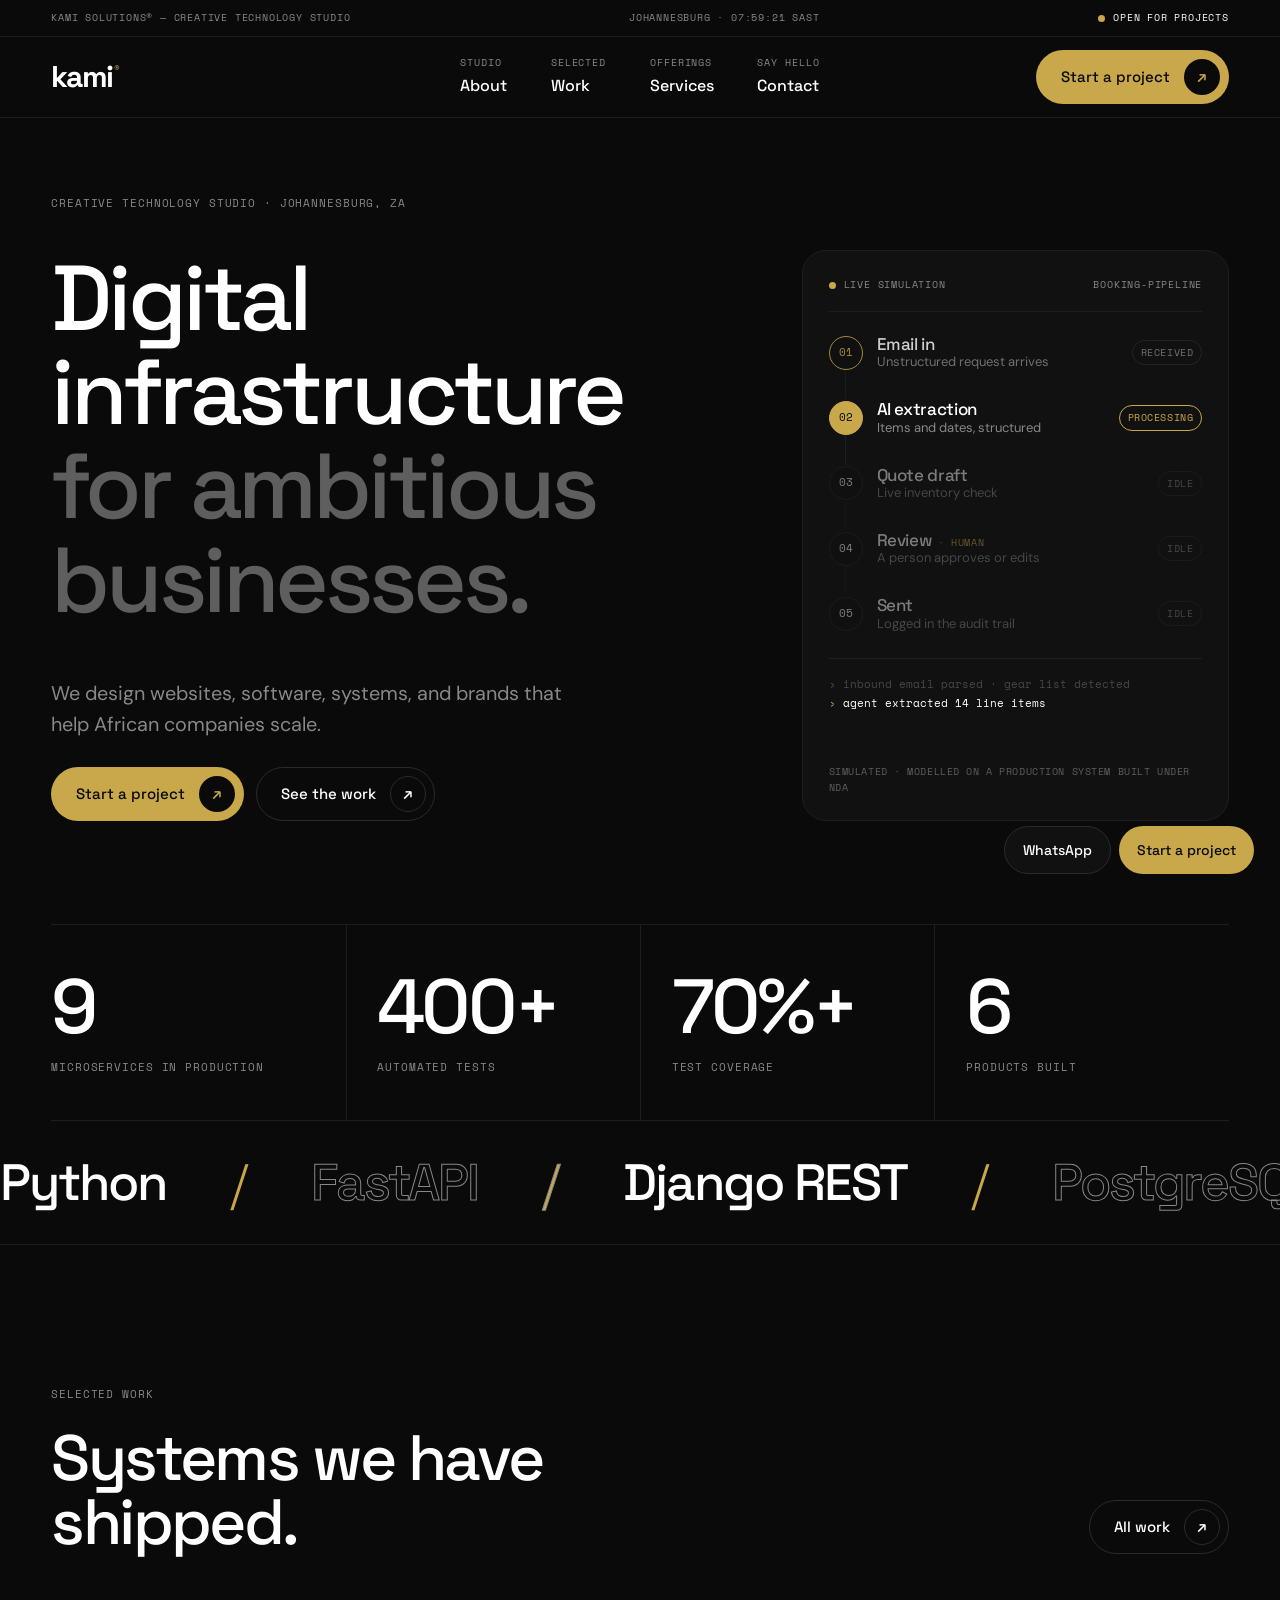
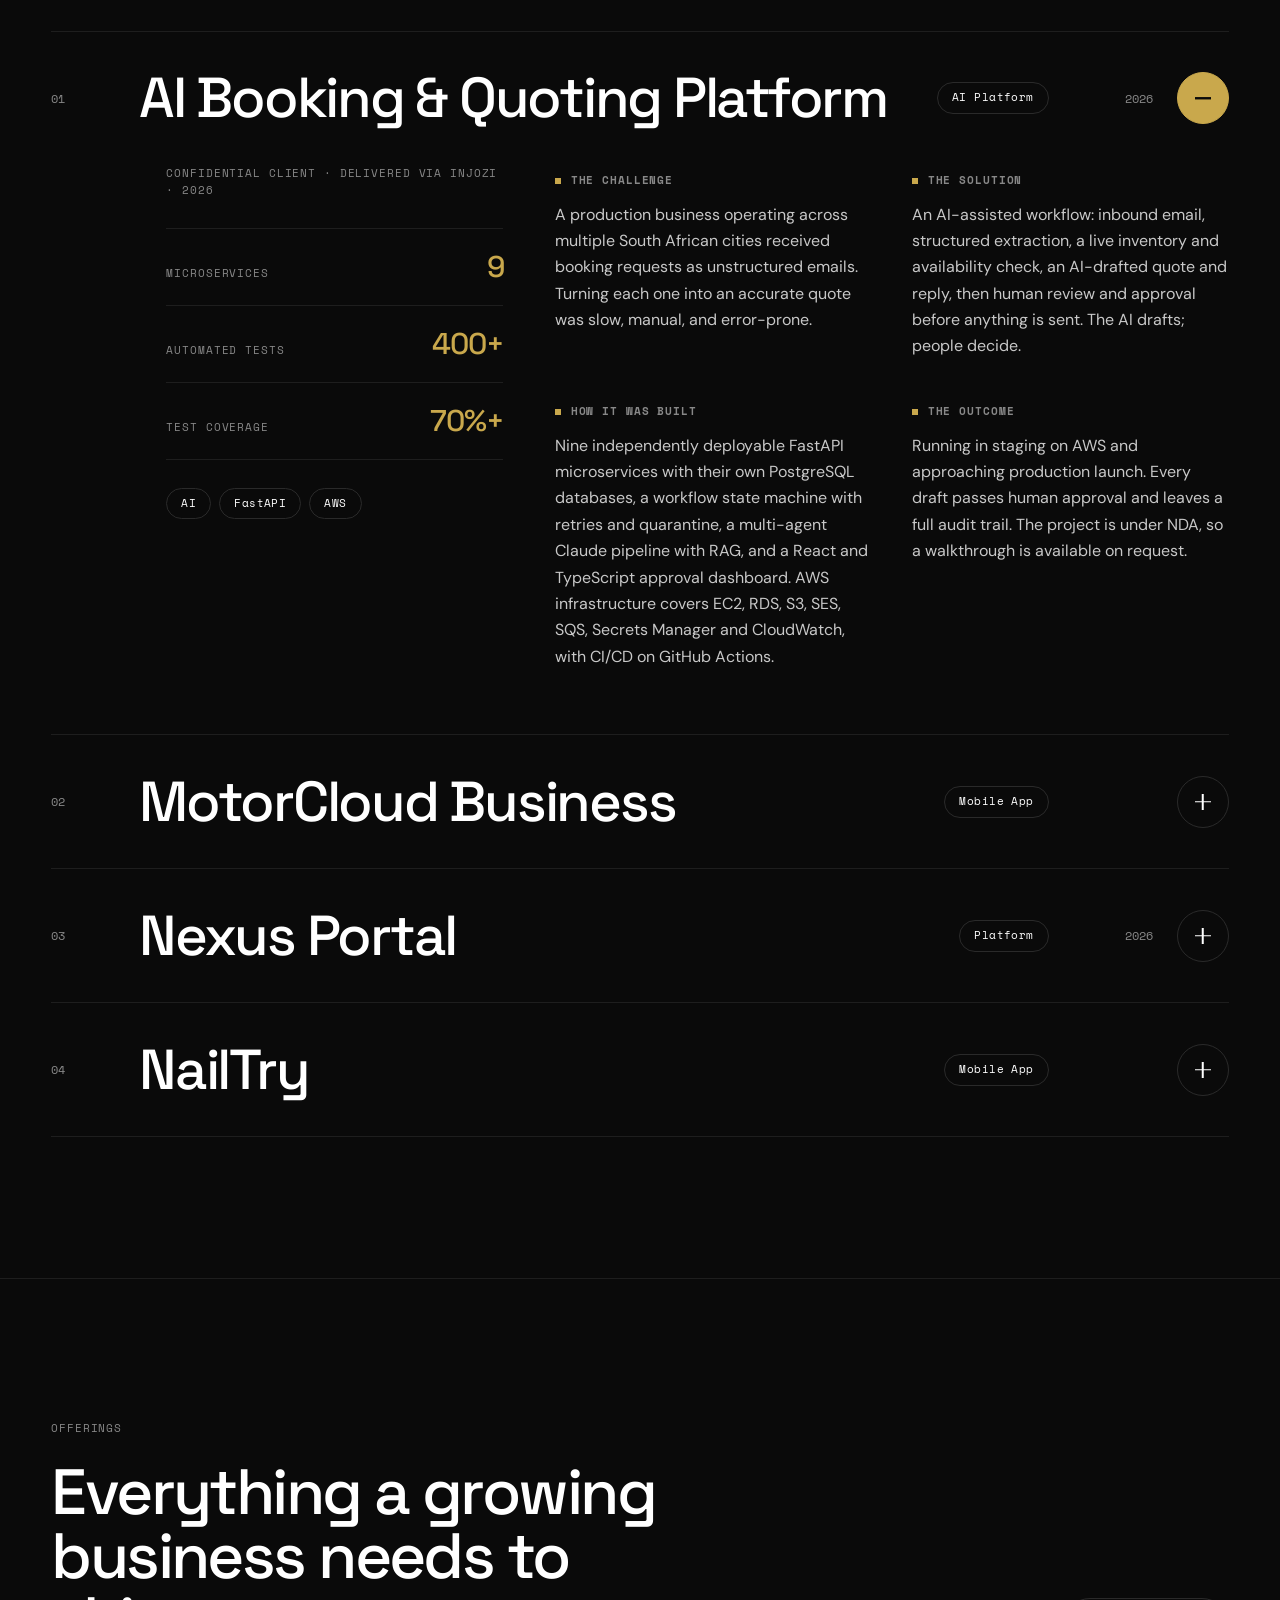
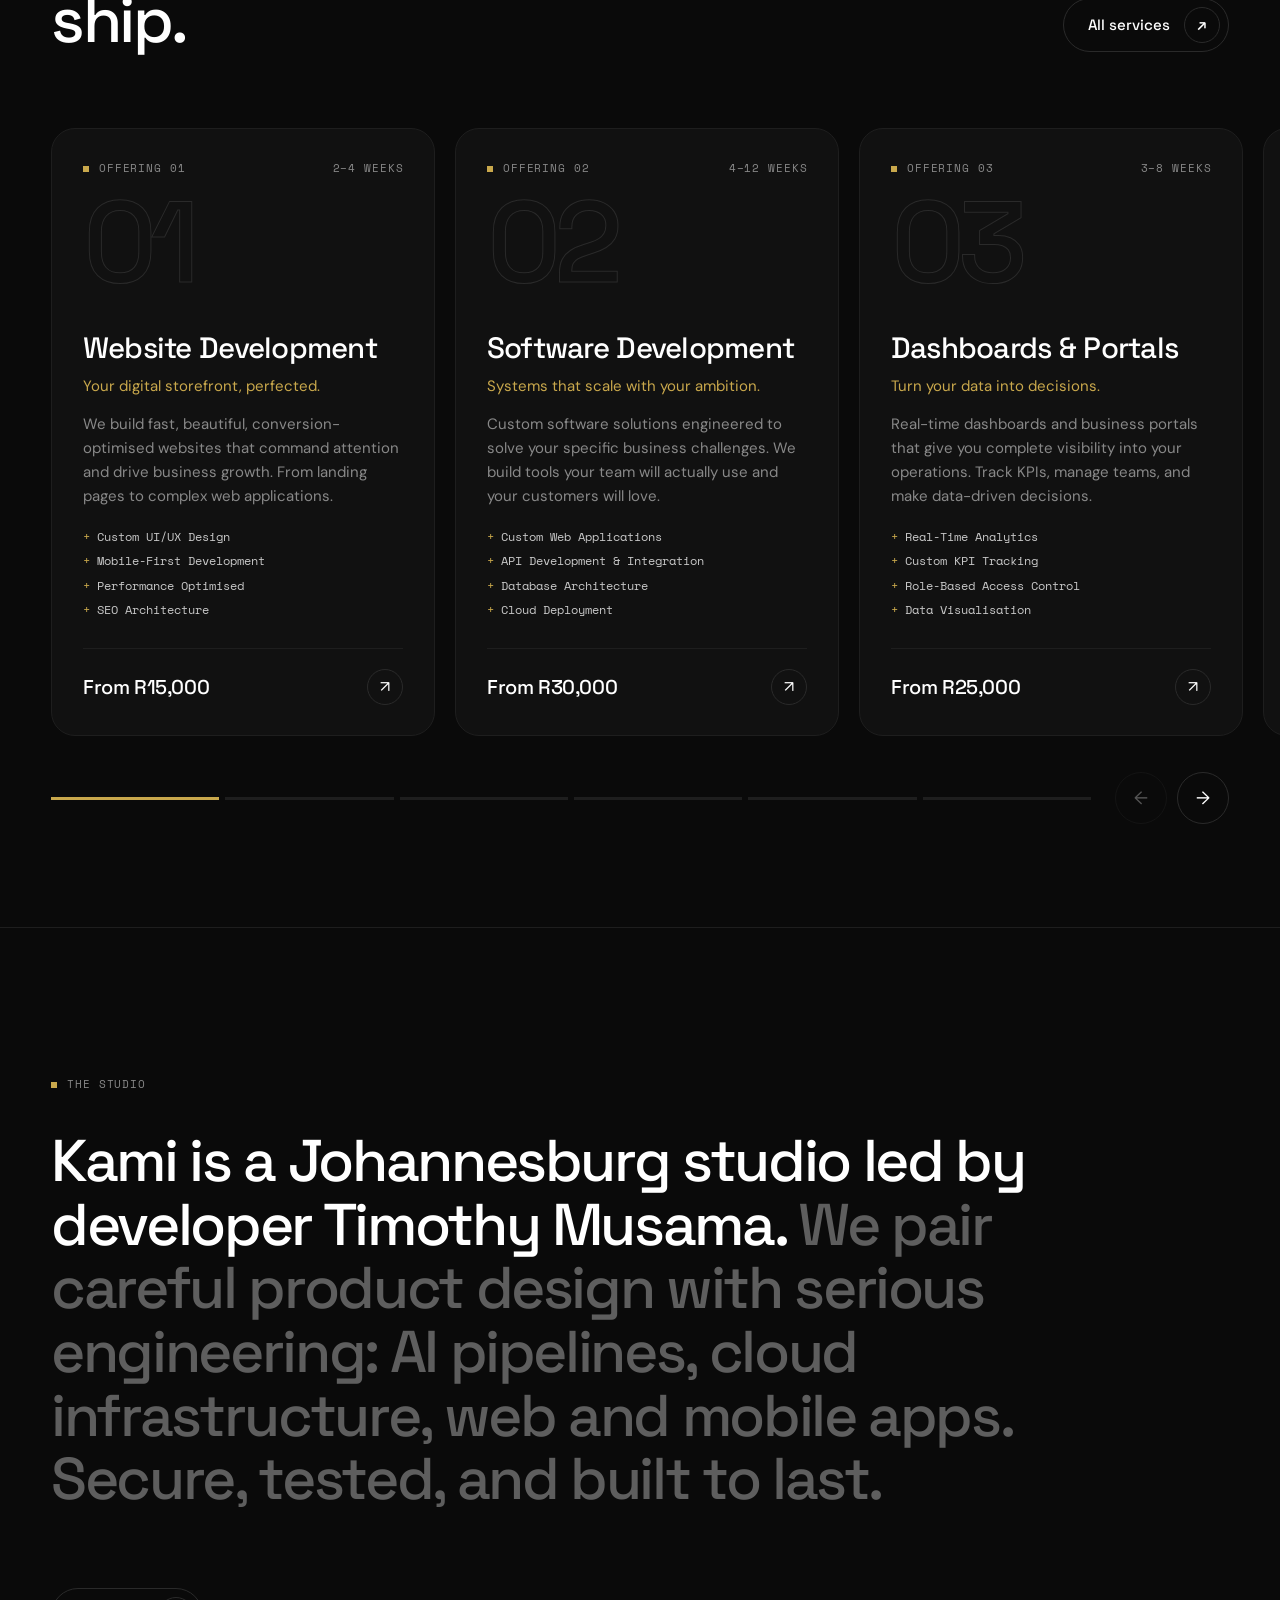
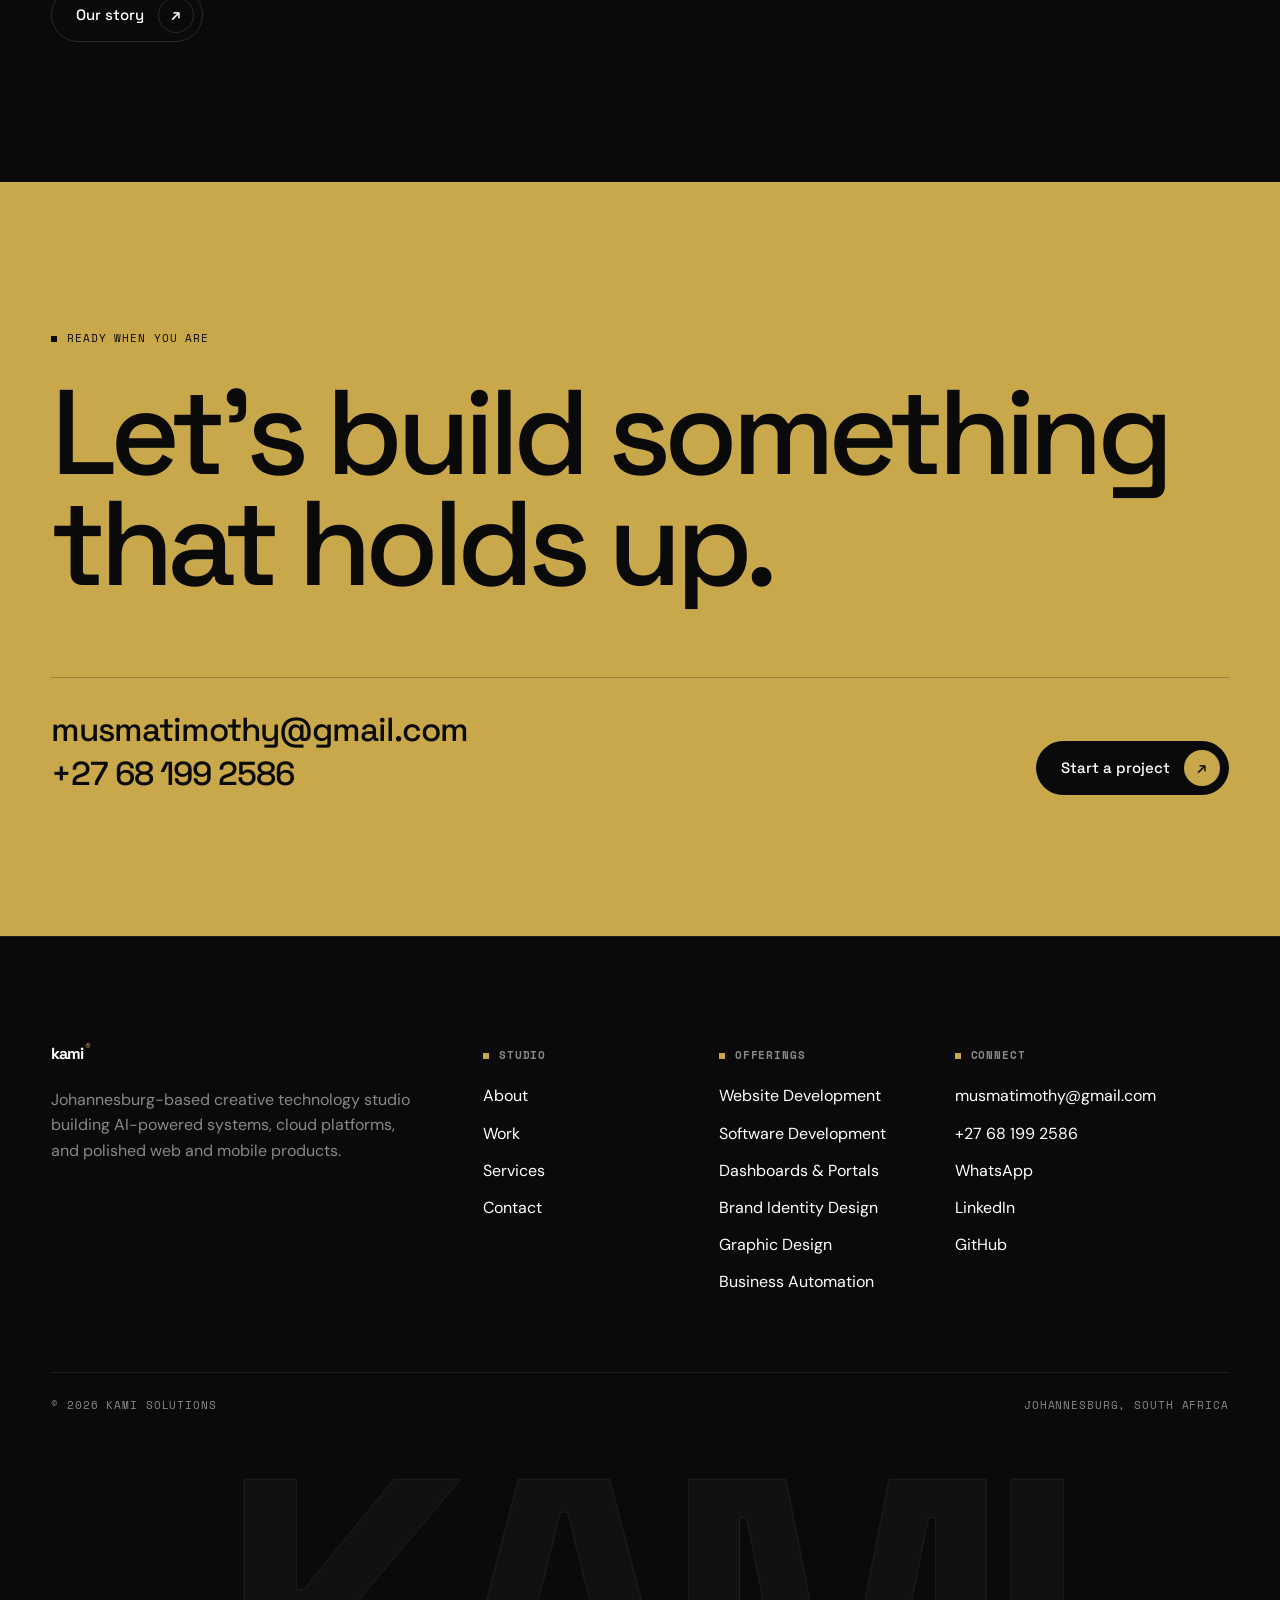
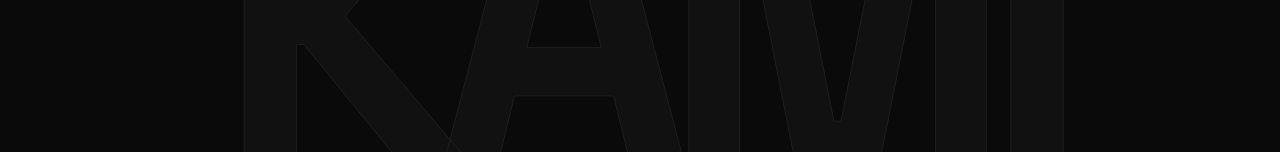
==== commit 5de09f3c: "feat: redesign site on Kami brand system and replace placeholder content Rebuild layout with Space G" ====
--- a/index.html
+++ b/index.html
@@ -3,220 +3,124 @@
 <head>
   <meta charset="UTF-8">
   <meta name="viewport" content="width=device-width, initial-scale=1.0">
-  <title>Digital Infrastructure For Ambitious Businesses | Kami Solutions</title>
-  <meta name="description" content="Kami Solutions is a premium African creative technology studio. We build websites, software, dashboards, and brands for ambitious businesses.">
+  <title>Kami Solutions — Digital infrastructure for ambitious businesses</title>
+  <meta name="description" content="Kami Solutions is a Johannesburg creative technology studio building AI-powered systems, cloud platforms, websites, and mobile apps for ambitious businesses.">
+  <meta name="theme-color" content="#0A0A0A">
+  <link rel="preconnect" href="https://fonts.googleapis.com">
+  <link rel="preconnect" href="https://fonts.gstatic.com" crossorigin>
+  <link rel="stylesheet" href="https://fonts.googleapis.com/css2?family=DM+Sans:opsz,wght@9..40,300;9..40,400;9..40,500&family=Space+Grotesk:wght@300;400;500;600;700&family=Space+Mono:wght@400;700&display=swap">
   <link rel="stylesheet" href="css/variables.css">
   <link rel="stylesheet" href="css/global.css">
   <link rel="stylesheet" href="css/components.css">
+  <link rel="stylesheet" href="css/pages.css">
   <link rel="stylesheet" href="css/animations.css">
-  <link rel="stylesheet" href="css/pages.css">
 </head>
 <body data-page="home">
+<div id="site-top"></div>
+<main id="main">
 
-  <!-- Cursor -->
-  <div class="cursor-dot"  id="cursor-dot"></div>
-  <div class="cursor-ring" id="cursor-ring"></div>
+<section class="hero">
+  <div class="container hero__grid">
+    <div>
+      <span class="mono kicker hero__kicker">Creative technology studio · Johannesburg, ZA</span>
+      <h1 class="display hero__title">
+        <span class="line"><span style="--i:0">Digital</span></span>
+        <span class="line"><span style="--i:1">infrastructure</span></span>
+        <span class="line"><span class="dim" style="--i:2">for ambitious</span></span>
+        <span class="line"><span class="dim" style="--i:3">businesses.</span></span>
+      </h1>
+      <div class="hero__lower">
+        <p class="lede">We design websites, software, systems, and brands that help African companies scale.</p>
+        <div class="hero__btns">
+          <a class="btn btn-gold" href="contact.html">Start a project <span class="btn__arrow" aria-hidden="true">↗</span></a>
+          <a class="btn btn-line" href="portfolio.html">See the work <span class="btn__arrow" aria-hidden="true">↗</span></a>
+        </div>
+      </div>
+    </div>
 
-  <!-- Page loader -->
-  <div class="page-loader" id="page-loader">
-    <span class="page-loader__logo">KAMI</span>
-    <div class="page-loader__bar-track">
-      <div class="page-loader__bar-fill"></div>
+    <aside class="pipe" id="pipeline" aria-label="Simulation of an AI booking pipeline with human approval">
+      <div class="pipe__head">
+        <span class="mono"><i class="dot"></i>Live simulation</span>
+        <span class="mono">booking-pipeline</span>
+      </div>
+      <div class="pipe__steps">
+        <div class="pipe__step"><span class="pipe__n">01</span><div><div class="pipe__name">Email in</div><div class="pipe__sub">Unstructured request arrives</div></div><span class="pipe__chip">IDLE</span></div>
+        <div class="pipe__step"><span class="pipe__n">02</span><div><div class="pipe__name">AI extraction</div><div class="pipe__sub">Items and dates, structured</div></div><span class="pipe__chip">IDLE</span></div>
+        <div class="pipe__step"><span class="pipe__n">03</span><div><div class="pipe__name">Quote draft</div><div class="pipe__sub">Live inventory check</div></div><span class="pipe__chip">IDLE</span></div>
+        <div class="pipe__step pipe__step--human"><span class="pipe__n">04</span><div><div class="pipe__name">Review</div><div class="pipe__sub">A person approves or edits</div></div><span class="pipe__chip">IDLE</span></div>
+        <div class="pipe__step"><span class="pipe__n">05</span><div><div class="pipe__name">Sent</div><div class="pipe__sub">Logged in the audit trail</div></div><span class="pipe__chip">IDLE</span></div>
+      </div>
+      <div class="pipe__log" aria-live="off"><div>ready for next enquiry</div></div>
+      <p class="pipe__note">Simulated · modelled on a production system built under NDA</p>
+    </aside>
+  </div>
+</section>
+
+<div class="container"><div class="stats" id="stats"></div></div>
+
+<div class="marquee" aria-hidden="true"><div class="marquee__track" id="marquee-track"></div></div>
+
+<section class="section" id="work">
+  <div class="container">
+    <div class="section-head">
+      <div><span class="mono kicker">Selected work</span><h2 class="h2 reveal">Systems we have shipped.</h2></div>
+      <a class="btn btn-line" href="portfolio.html">All work <span class="btn__arrow" aria-hidden="true">↗</span></a>
+    </div>
+    <div class="work-list" id="work-list" data-limit="4" data-open="first"></div>
+  </div>
+</section>
+
+<section class="section rule-top" id="offerings" style="padding-bottom:clamp(56px,8vw,120px)">
+  <div class="container">
+    <div class="section-head">
+      <div><span class="mono kicker">Offerings</span><h2 class="h2 reveal">Everything a growing business needs to ship.</h2></div>
+      <a class="btn btn-line" href="services.html">All services <span class="btn__arrow" aria-hidden="true">↗</span></a>
     </div>
   </div>
+  <div class="rail" id="rail" tabindex="0" aria-label="Services"></div>
+  <div class="container">
+    <div class="rail-ctl">
+      <div class="rail-ctl__bar" id="rail-segs" aria-hidden="true"></div>
+      <div class="rail-ctl__btns">
+        <button class="circle-btn" id="rail-prev" aria-label="Previous">←</button>
+        <button class="circle-btn" id="rail-next" aria-label="Next">→</button>
+      </div>
+    </div>
+  </div>
+</section>
 
-  <!-- Page transition overlay -->
-  <div class="page-overlay" id="page-overlay"></div>
+<section class="section rule-top" id="studio">
+  <div class="container">
+    <span class="mono kicker" style="margin-bottom:36px">The studio</span>
+    <p class="statement statement--wide reveal">
+      Kami is a Johannesburg studio led by developer Timothy Musama.
+      <span class="dim">We pair careful product design with serious engineering: AI pipelines, cloud infrastructure, web and mobile apps. Secure, tested, and built to last.</span>
+    </p>
+    <div class="statement-foot">
+      <a class="btn btn-line" href="about.html">Our story <span class="btn__arrow" aria-hidden="true">↗</span></a>
+    </div>
+  </div>
+</section>
 
-  <!-- Navigation (injected by JS) -->
-  <div id="nav-root"></div>
+<section class="cta-band section">
+  <div class="container">
+    <span class="mono kicker">Ready when you are</span>
+    <h2 class="cta-band__title reveal">Let's build something that holds up.</h2>
+    <div class="cta-band__row">
+      <div class="cta-band__contact">
+        <a href="mailto:musmatimothy@gmail.com">musmatimothy@gmail.com</a>
+        <a href="tel:+27681992586">+27 68 199 2586</a>
+      </div>
+      <a class="btn btn-dark" href="contact.html">Start a project <span class="btn__arrow" aria-hidden="true">↗</span></a>
+    </div>
+  </div>
+</section>
 
-  <main>
-
-    <!-- ── HERO ──────────────────────────────────────────────────── -->
-    <section class="hero" id="hero">
-      <div class="hero__bg">
-        <div class="hero__grid"></div>
-        <div class="hero__glow"></div>
-      </div>
-      <div class="hero__watermark" aria-hidden="true">KAMI</div>
-
-      <div class="container hero__container">
-        <div class="hero__content">
-
-          <span class="text-label hero__label hero-label-anim">
-            Creative Technology Studio
-          </span>
-
-          <h1 class="display-xl hero__headline">
-            <span class="hero-line-wrap">
-              <span class="hero-line-inner" style="--delay: 400ms;">Digital</span>
-            </span>
-            <span class="hero-line-wrap">
-              <span class="hero-line-inner italic" style="--delay: 520ms;">Infrastructure</span>
-            </span>
-            <span class="hero-line-wrap">
-              <span class="hero-line-inner" style="--delay: 640ms;">For Ambitious</span>
-            </span>
-            <span class="hero-line-wrap">
-              <span class="hero-line-inner italic" style="--delay: 760ms;">Businesses.</span>
-            </span>
-          </h1>
-
-          <div class="divider-accent hero__divider hero-divider-anim"></div>
-
-          <p class="text-xl hero__sub hero-sub-anim">
-            We design websites, software, systems, and brands<br>
-            that help African companies scale.
-          </p>
-
-          <div class="hero__actions hero-actions-anim">
-            <a href="contact.html" class="btn btn-primary" data-magnetic>
-              Book A Consultation
-            </a>
-            <a href="portfolio.html" class="btn btn-ghost">
-              View Our Work <span class="btn-arrow">→</span>
-            </a>
-          </div>
-
-        </div>
-      </div>
-
-      <div class="hero__scroll" aria-hidden="true">
-        <div class="scroll-indicator">
-          <span class="scroll-indicator__label">Scroll</span>
-          <div class="scroll-indicator__line">
-            <div class="scroll-indicator__dot"></div>
-          </div>
-        </div>
-      </div>
-    </section>
-
-    <!-- ── STATS ─────────────────────────────────────────────────── -->
-    <section class="stats-section section-sm" id="stats">
-      <div class="container">
-        <div id="stats-grid"></div>
-      </div>
-    </section>
-
-    <!-- ── SERVICES PREVIEW ──────────────────────────────────────── -->
-    <section class="section" id="services-preview">
-      <div class="container">
-        <div class="section-header">
-          <span class="text-label section-label reveal">What We Do</span>
-          <h2 class="display-md section-heading reveal reveal-d1">
-            Everything Your<br>Business Needs to Scale
-          </h2>
-        </div>
-        <div class="services-preview__grid" id="services-preview-grid"></div>
-        <div class="services-preview__cta reveal" style="margin-top:56px;text-align:center;">
-          <a href="services.html" class="btn btn-ghost">
-            Explore All Services <span class="btn-arrow">→</span>
-          </a>
-        </div>
-      </div>
-    </section>
-
-    <!-- ── WORK PREVIEW ──────────────────────────────────────────── -->
-    <section class="section work-preview" id="work-preview">
-      <div class="container">
-        <div class="section-header">
-          <span class="text-label section-label reveal">Selected Work</span>
-          <h2 class="display-md section-heading reveal reveal-d1">
-            Projects That<br>Moved the Needle
-          </h2>
-        </div>
-        <div class="work-preview__grid" id="work-preview-grid"></div>
-        <div class="work-preview__cta reveal" style="margin-top:56px;text-align:center;">
-          <a href="portfolio.html" class="btn btn-ghost">
-            View All Projects <span class="btn-arrow">→</span>
-          </a>
-        </div>
-      </div>
-    </section>
-
-    <!-- ── ABOUT PREVIEW ─────────────────────────────────────────── -->
-    <section class="section" id="about-preview">
-      <div class="container">
-        <div class="about-preview__inner">
-
-          <div class="about-preview__content">
-            <span class="text-label section-label reveal">Our Difference</span>
-            <h2 class="display-md reveal reveal-d1">
-              We Build Digital<br>Infrastructure.<br>Not Just Websites.
-            </h2>
-            <p class="text-lg text-second reveal reveal-d2">
-              Kami Solutions is a premium African creative technology studio. We combine world-class
-              design standards with deep understanding of the African market to help ambitious
-              businesses compete at the highest level.
-            </p>
-            <a href="about.html" class="btn btn-ghost reveal reveal-d3">
-              Our Story <span class="btn-arrow">→</span>
-            </a>
-          </div>
-
-          <div class="about-preview__visual reveal reveal-d2">
-            <div class="about-preview__box">
-              <div class="about-preview__headline display-md font-heading">
-                <span class="line1">Africa.</span>
-                <span class="line2">First.</span>
-              </div>
-              <p class="about-preview__caption">
-                Built for the continent.<br>Held to international standards.
-              </p>
-            </div>
-          </div>
-
-        </div>
-      </div>
-    </section>
-
-    <!-- ── TESTIMONIALS ──────────────────────────────────────────── -->
-    <section class="section testimonials-section" id="testimonials">
-      <div class="container">
-        <div class="section-header">
-          <span class="text-label section-label reveal">Client Results</span>
-          <h2 class="display-md section-heading reveal reveal-d1">What Clients Say</h2>
-        </div>
-        <div id="testimonials-grid"></div>
-      </div>
-    </section>
-
-    <!-- ── CTA ───────────────────────────────────────────────────── -->
-    <section class="section cta-section" id="cta">
-      <div class="cta-glow" style="left:50%;top:50%;transform:translate(-50%,-50%);"></div>
-      <div class="container">
-        <div class="cta-section__inner reveal">
-          <span class="text-label">Ready to Scale?</span>
-          <h2 class="display-lg" style="text-align:center;">
-            Let's Build Something<br>
-            <span class="text-accent italic">Extraordinary</span>
-          </h2>
-          <p class="text-lg text-second" style="text-align:center;max-width:52ch;">
-            Book a consultation and let's discuss how Kami Solutions can build the digital
-            infrastructure your business deserves.
-          </p>
-          <div class="cta-section__actions">
-            <a href="contact.html" class="btn btn-primary" data-magnetic>
-              Book A Consultation
-            </a>
-            <a href="https://wa.me/27720000000?text=Hi%20Kami%20Solutions%2C%20I'd%20like%20to%20discuss%20a%20project."
-               target="_blank" rel="noopener" class="btn btn-ghost">
-              WhatsApp Us <span class="btn-arrow">→</span>
-            </a>
-          </div>
-        </div>
-      </div>
-    </section>
-
-  </main>
-
-  <!-- Footer (injected by JS) -->
-  <div id="footer-root"></div>
-
-  <script src="js/config.js"></script>
-  <script src="js/components.js"></script>
-  <script src="js/animations.js"></script>
-  <script src="js/app.js"></script>
+</main>
+<div id="site-bottom"></div>
+<script src="js/config.js"></script>
+<script src="js/components.js"></script>
+<script src="js/animations.js"></script>
+<script src="js/app.js"></script>
 </body>
 </html>
--- a/css/variables.css
+++ b/css/variables.css
@@ -1,72 +1,21 @@
-/**
- * KAMI SOLUTIONS — CSS CUSTOM PROPERTIES
- * ────────────────────────────────────────
- * These values are the defaults. The ThemeEngine in app.js
- * overrides them at runtime from KAMI_CONFIG.theme.
- * Do not edit manually — edit js/config.js instead.
- */
+/* Kami Solutions brand system. Flat colour only: no gradients, no glows. */
+:root {
+  --bg:       #0A0A0A;
+  --surface:  #111111;
+  --border:   #1E1E1E;
+  --line:     #2A2A2A;
+  --muted:    #888888;
+  --text:     #FFFFFF;
+  --gold:     #C9A84C;
+  --danger:   #E5484D;
 
-:root {
+  --font-display: "Space Grotesk", "Helvetica Neue", Arial, sans-serif;
+  --font-body:    "DM Sans", "Helvetica Neue", Arial, sans-serif;
+  --font-mono:    "Space Mono", ui-monospace, "Courier New", monospace;
 
-  /* ── Colors (theme defaults: black-gold) ── */
-  --bg-primary:     #050505;
-  --bg-secondary:   #0E0E0E;
-  --bg-surface:     #111111;
-  --bg-card:        #0A0A0A;
-  --accent:         #D4AF37;
-  --accent-light:   #F0D77A;
-  --accent-dim:     rgba(212, 175, 55, 0.12);
-  --text-primary:   #FFFFFF;
-  --text-secondary: #B0B0B0;
-  --text-muted:     #444444;
-  --border:         rgba(255, 255, 255, 0.06);
-  --border-accent:  rgba(212, 175, 55, 0.3);
-  --shadow:         0 32px 64px rgba(0, 0, 0, 0.8);
-  --shadow-accent:  0 0 60px rgba(212, 175, 55, 0.12);
-
-  /* ── Typography (overridden by TypographyEngine) ── */
-  --font-heading: "Cormorant Garamond", "Georgia", serif;
-  --font-body:    "Inter", -apple-system, BlinkMacSystemFont, "Segoe UI", sans-serif;
-  --font-accent:  "Space Mono", "Courier New", monospace;
-
-  /* ── Spacing ── */
-  --section-pad:    clamp(80px, 10vw, 140px);
-  --section-pad-sm: clamp(60px, 7vw, 100px);
-  --container-max:  1440px;
-  --container-pad:  clamp(24px, 5vw, 80px);
-  --gutter:         clamp(16px, 2.5vw, 32px);
-
-  /* ── Easing ── */
-  --ease-premium:  cubic-bezier(0.23, 1, 0.32, 1);
-  --ease-smooth:   cubic-bezier(0.4, 0, 0.2, 1);
-  --ease-out-expo: cubic-bezier(0.16, 1, 0.3, 1);
-  --ease-bounce:   cubic-bezier(0.175, 0.885, 0.32, 1.275);
-
-  /* ── Durations ── */
-  --dur-fast:  180ms;
-  --dur-base:  380ms;
-  --dur-slow:  680ms;
-  --dur-epic:  1100ms;
-
-  /* ── Z-indices ── */
-  --z-cursor:  9999;
-  --z-overlay: 9000;
-  --z-nav:     8000;
-  --z-mobile-menu: 7500;
-  --z-modal:   7000;
-
-  /* ── Border radius ── */
-  --r-sm:   4px;
-  --r-md:   8px;
-  --r-lg:   16px;
-  --r-full: 9999px;
-
-  /* ── Nav height ── */
-  --nav-h: 80px;
+  --gutter: clamp(20px, 4vw, 56px);
+  --maxw:   1520px;
+  --r-lg:   24px;
+  --r-md:   16px;
+  --ease:   cubic-bezier(.2, .7, .2, 1);
 }
-
-@media (max-width: 768px) {
-  :root {
-    --nav-h: 68px;
-  }
-}
--- a/css/global.css
+++ b/css/global.css
@@ -1,312 +1,88 @@
-/**
- * KAMI SOLUTIONS — GLOBAL STYLES
- * ─────────────────────────────────
- * Reset, base typography, layout utilities, cursor, page overlay.
- */
+*, *::before, *::after { box-sizing: border-box; }
 
-/* ─── RESET ───────────────────────────────────────────────────── */
-
-*, *::before, *::after {
-  box-sizing: border-box;
-  margin: 0;
-  padding: 0;
-}
-
-html {
-  font-size: 16px;
-  scroll-behavior: smooth;
-  -webkit-font-smoothing:  antialiased;
-  -moz-osx-font-smoothing: grayscale;
-  text-rendering: optimizeLegibility;
-}
+html { -webkit-text-size-adjust: 100%; scroll-behavior: smooth; }
 
 body {
-  background-color: var(--bg-primary);
-  color:            var(--text-primary);
-  font-family:      var(--font-body);
-  font-size:        1rem;
-  font-weight:      400;
-  line-height:      1.65;
-  overflow-x:       hidden;
-  cursor:           none;
-  transition:       background-color var(--dur-slow) var(--ease-smooth),
-                    color var(--dur-slow) var(--ease-smooth);
+  margin: 0;
+  background: var(--bg);
+  color: var(--text);
+  font-family: var(--font-body);
+  font-size: 17px;
+  line-height: 1.6;
+  -webkit-font-smoothing: antialiased;
+  overflow-x: hidden;
 }
+body.no-scroll { overflow: hidden; }
 
-a          { color: inherit; text-decoration: none; }
-img        { display: block; max-width: 100%; height: auto; }
-ul, ol     { list-style: none; }
-button     { cursor: none; border: none; background: none; font: inherit; }
-input, textarea, select { font: inherit; }
+img, svg { display: block; max-width: 100%; }
+a { color: inherit; text-decoration: none; }
+button { font: inherit; color: inherit; background: none; border: 0; cursor: pointer; padding: 0; }
+ul { list-style: none; margin: 0; padding: 0; }
+h1, h2, h3, h4, p, figure { margin: 0; }
 
-/* ─── SCROLLBAR ────────────────────────────────────────────────── */
+:focus-visible { outline: 2px solid var(--gold); outline-offset: 3px; }
+::selection { background: var(--gold); color: var(--bg); }
 
-::-webkit-scrollbar       { width: 3px; }
-::-webkit-scrollbar-track { background: var(--bg-secondary); }
-::-webkit-scrollbar-thumb { background: var(--accent-dim); border-radius: var(--r-full); }
-::-webkit-scrollbar-thumb:hover { background: var(--accent); }
+.skip-link {
+  position: absolute; left: 16px; top: -60px; z-index: 200;
+  background: var(--gold); color: var(--bg);
+  padding: 10px 16px; border-radius: 999px;
+  font-family: var(--font-mono); font-size: 12px;
+}
+.skip-link:focus { top: 12px; }
 
-/* ─── TYPOGRAPHY ──────────────────────────────────────────────── */
+.container { width: 100%; max-width: var(--maxw); margin-inline: auto; padding-inline: var(--gutter); }
+.section   { padding-block: clamp(72px, 11vw, 168px); }
+.rule-top  { border-top: 1px solid var(--border); }
 
-h1, h2, h3, h4, h5, h6 {
-  font-family:    var(--font-heading);
-  font-weight:    300;
-  line-height:    1.05;
-  letter-spacing: -0.02em;
+/* ── Type ─────────────────────────────────────────────────────── */
+.mono {
+  font-family: var(--font-mono);
+  font-size: 11px;
+  letter-spacing: .08em;
+  text-transform: uppercase;
+  color: var(--muted);
 }
+.kicker { display: inline-flex; align-items: center; gap: 10px; }
+.kicker::before { content: ""; width: 6px; height: 6px; background: var(--gold); flex: none; }
 
-/* Display sizes */
-.display-xl {
-  font-size:      clamp(52px, 9vw, 136px);
-  font-weight:    300;
-  line-height:    0.94;
-  letter-spacing: -0.03em;
+.display {
+  font-family: var(--font-display);
+  font-weight: 500;
+  font-size: clamp(44px, 6.8vw, 108px);
+  line-height: .96;
+  letter-spacing: -.045em;
 }
+.h2 {
+  font-family: var(--font-display);
+  font-weight: 500;
+  font-size: clamp(34px, 5vw, 80px);
+  line-height: 1;
+  letter-spacing: -.04em;
+}
+.h3 {
+  font-family: var(--font-display);
+  font-weight: 500;
+  font-size: clamp(22px, 2.3vw, 34px);
+  line-height: 1.1;
+  letter-spacing: -.025em;
+}
+.lede { font-size: clamp(18px, 1.55vw, 22px); line-height: 1.55; color: var(--muted); max-width: 54ch; }
+.dim  { color: var(--muted); }
+.gold { color: var(--gold); }
 
-.display-lg {
-  font-size:      clamp(40px, 6vw, 92px);
-  font-weight:    300;
-  line-height:    1.0;
-  letter-spacing: -0.025em;
+.section-head {
+  display: flex; justify-content: space-between; align-items: flex-end;
+  gap: 24px 48px; flex-wrap: wrap;
+  margin-bottom: clamp(40px, 6vw, 88px);
 }
+.section-head .mono { display: block; margin-bottom: 22px; }
+.section-head .h2 { max-width: 16ch; }
 
-.display-md {
-  font-size:      clamp(30px, 4.5vw, 68px);
-  font-weight:    300;
-  line-height:    1.08;
-  letter-spacing: -0.02em;
+.split { display: grid; grid-template-columns: minmax(0, 4fr) minmax(0, 8fr); gap: clamp(32px, 6vw, 110px); }
+.split__side { align-self: start; position: sticky; top: 120px; }
+
+@media (max-width: 860px) {
+  .split { grid-template-columns: 1fr; }
+  .split__side { position: static; }
 }
-
-.display-sm {
-  font-size:      clamp(24px, 3vw, 48px);
-  font-weight:    300;
-  line-height:    1.15;
-  letter-spacing: -0.015em;
-}
-
-/* Body sizes */
-.text-xl  { font-size: clamp(19px, 2.2vw, 26px); line-height: 1.55; }
-.text-lg  { font-size: clamp(17px, 1.8vw, 21px); line-height: 1.65; }
-.text-md  { font-size: 16px; line-height: 1.7; }
-.text-sm  { font-size: 14px; line-height: 1.6; }
-.text-xs  { font-size: 12px; line-height: 1.5; }
-
-/* Label / accent text */
-.text-label {
-  font-family:     var(--font-accent);
-  font-size:       11px;
-  font-weight:     400;
-  letter-spacing:  0.2em;
-  text-transform:  uppercase;
-  color:           var(--accent);
-  display:         block;
-}
-
-/* Color utilities */
-.text-muted   { color: var(--text-muted); }
-.text-second  { color: var(--text-secondary); }
-.text-accent  { color: var(--accent); }
-.text-white   { color: #fff; }
-
-/* Style utilities */
-.italic       { font-style: italic; }
-.font-heading { font-family: var(--font-heading); }
-
-/* ─── LAYOUT ──────────────────────────────────────────────────── */
-
-.container {
-  width:      100%;
-  max-width:  var(--container-max);
-  margin:     0 auto;
-  padding:    0 var(--container-pad);
-}
-
-.section     { padding: var(--section-pad) 0; }
-.section-sm  { padding: var(--section-pad-sm) 0; }
-
-.grid-2 { display: grid; grid-template-columns: repeat(2, 1fr); gap: var(--gutter); }
-.grid-3 { display: grid; grid-template-columns: repeat(3, 1fr); gap: var(--gutter); }
-.grid-4 { display: grid; grid-template-columns: repeat(4, 1fr); gap: var(--gutter); }
-
-.flex           { display: flex; }
-.flex-center    { display: flex; align-items: center; justify-content: center; }
-.flex-between   { display: flex; align-items: center; justify-content: space-between; }
-.flex-col       { display: flex; flex-direction: column; }
-.flex-col-center{ display: flex; flex-direction: column; align-items: center; }
-.gap-sm         { gap: 12px; }
-.gap-md         { gap: 24px; }
-.gap-lg         { gap: 40px; }
-
-.relative  { position: relative; }
-.absolute  { position: absolute; }
-.overflow-hidden { overflow: hidden; }
-.w-full    { width: 100%; }
-
-/* ─── DIVIDERS ────────────────────────────────────────────────── */
-
-.divider {
-  height:     1px;
-  background: var(--border);
-  width:      100%;
-}
-
-.divider-accent {
-  height:     1px;
-  width:      80px;
-  background: linear-gradient(90deg, var(--accent), transparent);
-  margin:     28px 0;
-}
-
-/* ─── SECTION HEADER ─────────────────────────────────────────── */
-
-.section-label {
-  display:     block;
-  margin-bottom: 20px;
-}
-
-.section-heading {
-  margin-bottom: 0;
-}
-
-.section-header {
-  margin-bottom: clamp(60px, 8vw, 96px);
-}
-
-/* ─── CUSTOM CURSOR ───────────────────────────────────────────── */
-
-.cursor-dot {
-  position:         fixed;
-  width:            6px;
-  height:           6px;
-  background:       var(--accent);
-  border-radius:    50%;
-  pointer-events:   none;
-  z-index:          var(--z-cursor);
-  transform:        translate(-50%, -50%);
-  transition:       width   var(--dur-fast) var(--ease-premium),
-                    height  var(--dur-fast) var(--ease-premium),
-                    opacity var(--dur-fast) var(--ease-smooth);
-  will-change:      transform;
-}
-
-.cursor-ring {
-  position:         fixed;
-  width:            38px;
-  height:           38px;
-  border:           1px solid var(--border-accent);
-  border-radius:    50%;
-  pointer-events:   none;
-  z-index:          var(--z-cursor);
-  transform:        translate(-50%, -50%);
-  transition:       width    500ms var(--ease-premium),
-                    height   500ms var(--ease-premium),
-                    border-color 300ms var(--ease-premium),
-                    background   300ms var(--ease-premium),
-                    opacity  var(--dur-base) var(--ease-smooth);
-  will-change:      transform;
-}
-
-body.cursor--link .cursor-ring {
-  width:            56px;
-  height:           56px;
-  border-color:     var(--accent);
-  background:       var(--accent-dim);
-}
-
-body.cursor--btn .cursor-dot {
-  width:  10px;
-  height: 10px;
-}
-
-body.cursor--btn .cursor-ring {
-  width:        64px;
-  height:       64px;
-  border-color: var(--accent);
-}
-
-body.cursor--text .cursor-ring {
-  width:            3px;
-  height:           28px;
-  border-radius:    2px;
-  border-color:     var(--text-secondary);
-}
-
-/* ─── PAGE TRANSITION OVERLAY ────────────────────────────────── */
-
-.page-overlay {
-  position:      fixed;
-  inset:         0;
-  background:    var(--bg-primary);
-  z-index:       var(--z-overlay);
-  pointer-events: none;
-  transform:     scaleY(0);
-  transform-origin: bottom;
-  transition:    transform 700ms var(--ease-out-expo);
-}
-
-.page-overlay.is-active {
-  transform:        scaleY(1);
-  transform-origin: top;
-}
-
-/* ─── GRAIN OVERLAY ───────────────────────────────────────────── */
-
-body::after {
-  content:          '';
-  position:         fixed;
-  inset:            -50%;
-  width:            200%;
-  height:           200%;
-  background-image: url("data:image/svg+xml,%3Csvg viewBox='0 0 256 256' xmlns='http://www.w3.org/2000/svg'%3E%3Cfilter id='noise'%3E%3CfeTurbulence type='fractalNoise' baseFrequency='0.9' numOctaves='4' stitchTiles='stitch'/%3E%3C/filter%3E%3Crect width='100%25' height='100%25' filter='url(%23noise)' opacity='1'/%3E%3C/svg%3E");
-  background-size:  200px 200px;
-  opacity:          0.025;
-  pointer-events:   none;
-  z-index:          9998;
-  animation:        grain 8s steps(10) infinite;
-}
-
-@keyframes grain {
-  0%, 100% { transform: translate(0, 0); }
-  10%       { transform: translate(-2%, -4%); }
-  20%       { transform: translate(-5%, 2%);  }
-  30%       { transform: translate(3%, -6%);  }
-  40%       { transform: translate(-2%, 8%);  }
-  50%       { transform: translate(-4%, 3%);  }
-  60%       { transform: translate(6%, -2%);  }
-  70%       { transform: translate(-1%, -7%); }
-  80%       { transform: translate(4%, 5%);   }
-  90%       { transform: translate(-6%, 1%);  }
-}
-
-/* ─── VISUALLY HIDDEN ─────────────────────────────────────────── */
-
-.visually-hidden {
-  position:   absolute;
-  width:      1px;
-  height:     1px;
-  padding:    0;
-  margin:     -1px;
-  overflow:   hidden;
-  clip:       rect(0, 0, 0, 0);
-  white-space: nowrap;
-  border:     0;
-}
-
-/* ─── RESPONSIVE GRID OVERRIDES ───────────────────────────────── */
-
-@media (max-width: 1024px) {
-  .grid-3 { grid-template-columns: repeat(2, 1fr); }
-  .grid-4 { grid-template-columns: repeat(2, 1fr); }
-}
-
-@media (max-width: 640px) {
-  .grid-2,
-  .grid-3,
-  .grid-4 { grid-template-columns: 1fr; }
-}
-
-@media (max-width: 768px) {
-  body { cursor: auto; }
-  .cursor-dot,
-  .cursor-ring { display: none; }
-}
--- a/css/components.css
+++ b/css/components.css
@@ -1,873 +1,314 @@
-/**
- * KAMI SOLUTIONS — COMPONENTS
- * ────────────────────────────
- * Navigation, footer, buttons, cards, forms, badges.
- */
-
-/* ═══════════════════════════════════════════════════════════════
-   NAVIGATION
-══════════════════════════════════════════════════════════════════ */
-
-.nav {
-  position:   fixed;
-  top:        0;
-  left:       0;
-  right:      0;
-  height:     var(--nav-h);
-  z-index:    var(--z-nav);
-  transition: background var(--dur-slow) var(--ease-smooth),
-              border-color var(--dur-slow) var(--ease-smooth),
-              box-shadow var(--dur-slow) var(--ease-smooth);
-  border-bottom: 1px solid transparent;
-}
-
-.nav.is-scrolled {
-  background:   rgba(5, 5, 5, 0.88);
-  border-color: var(--border);
-  box-shadow:   0 0 60px rgba(0, 0, 0, 0.5);
-  backdrop-filter: blur(20px);
-  -webkit-backdrop-filter: blur(20px);
-}
-
-.nav__inner {
-  height:      100%;
-  display:     flex;
-  align-items: center;
-  justify-content: space-between;
-  gap:         40px;
-}
-
-.nav__logo {
-  display:     flex;
-  align-items: baseline;
-  gap:         6px;
-  flex-shrink: 0;
-}
-
-.nav__logo-main {
-  font-family:    var(--font-accent);
-  font-size:      17px;
-  font-weight:    700;
-  letter-spacing: 0.15em;
-  color:          var(--accent);
-  line-height:    1;
-}
-
-.nav__logo-sub {
-  font-family:    var(--font-accent);
-  font-size:      10px;
-  font-weight:    400;
-  letter-spacing: 0.18em;
-  color:          var(--text-secondary);
-  line-height:    1;
-  text-transform: uppercase;
-}
-
-.nav__links {
-  display:     flex;
-  align-items: center;
-  gap:         clamp(24px, 3.5vw, 48px);
-}
-
-.nav__link {
-  font-size:      13px;
-  font-weight:    400;
-  letter-spacing: 0.04em;
-  color:          var(--text-secondary);
-  transition:     color var(--dur-fast) var(--ease-smooth);
-  position:       relative;
-  padding:        4px 0;
-}
-
-.nav__link::after {
-  content:    '';
-  position:   absolute;
-  bottom:     0;
-  left:       0;
-  width:      0;
-  height:     1px;
-  background: var(--accent);
-  transition: width var(--dur-base) var(--ease-premium);
-}
-
-.nav__link:hover,
-.nav__link.is-active { color: var(--text-primary); }
-.nav__link:hover::after,
-.nav__link.is-active::after { width: 100%; }
-
-.nav__right {
-  display:     flex;
-  align-items: center;
-  gap:         20px;
-  flex-shrink: 0;
-}
-
-.nav__hamburger {
-  display:         none;
-  flex-direction:  column;
-  justify-content: center;
-  gap:             6px;
-  width:           36px;
-  height:          36px;
-  padding:         4px;
-  cursor:          none;
-}
-
-.nav__hamburger span {
-  display:          block;
-  height:           1px;
-  background:       var(--text-primary);
-  transition:       transform var(--dur-base) var(--ease-premium),
-                    opacity   var(--dur-base) var(--ease-smooth),
-                    width     var(--dur-base) var(--ease-smooth);
-  transform-origin: left center;
-}
-
-.nav__hamburger span:first-child { width: 100%; }
-.nav__hamburger span:last-child  { width: 60%; }
-
-.nav__hamburger.is-open span:first-child { transform: rotate(38deg) translateY(-1px); width: 100%; }
-.nav__hamburger.is-open span:last-child  { transform: rotate(-38deg) translateY(1px); width: 100%; }
-
-/* ─── Mobile Menu ─── */
-
-.mobile-menu {
-  position:       fixed;
-  inset:          0;
-  background:     var(--bg-primary);
-  z-index:        var(--z-mobile-menu);
-  display:        flex;
-  flex-direction: column;
-  padding:        calc(var(--nav-h) + 20px) var(--container-pad) 60px;
-  transform:      translateX(100%);
-  transition:     transform 600ms var(--ease-out-expo);
-  overflow:       hidden;
-}
-
-.mobile-menu.is-open { transform: translateX(0); }
-
-.mobile-menu__links {
-  flex:           1;
-  display:        flex;
-  flex-direction: column;
-  justify-content: center;
-  gap:            4px;
-}
-
-.mobile-menu__link {
-  font-family:    var(--font-heading);
-  font-size:      clamp(36px, 10vw, 60px);
-  font-weight:    300;
-  line-height:    1.2;
-  color:          var(--text-secondary);
-  letter-spacing: -0.02em;
-  transform:      translateX(-40px);
-  opacity:        0;
-  transition:     transform 500ms var(--ease-out-expo),
-                  opacity   500ms var(--ease-smooth),
-                  color     var(--dur-fast) var(--ease-smooth);
-}
-
-.mobile-menu.is-open .mobile-menu__link {
-  transform: translateX(0);
-  opacity:   1;
-}
-
-.mobile-menu.is-open .mobile-menu__link:nth-child(1) { transition-delay: 80ms; }
-.mobile-menu.is-open .mobile-menu__link:nth-child(2) { transition-delay: 130ms; }
-.mobile-menu.is-open .mobile-menu__link:nth-child(3) { transition-delay: 180ms; }
-.mobile-menu.is-open .mobile-menu__link:nth-child(4) { transition-delay: 230ms; }
-
-.mobile-menu__link:hover { color: var(--text-primary); }
-
-.mobile-menu__footer {
-  padding-top:     32px;
-  border-top:      1px solid var(--border);
-  display:         flex;
-  align-items:     center;
-  justify-content: space-between;
-  gap:             20px;
-  flex-wrap:       wrap;
-}
-
-.mobile-menu__contact {
-  font-size: 13px;
-  color:     var(--text-secondary);
-}
-
-/* ═══════════════════════════════════════════════════════════════
-   BUTTONS
-══════════════════════════════════════════════════════════════════ */
-
+/* ── Utility bar + header ─────────────────────────────────────── */
+.utility { border-bottom: 1px solid var(--border); }
+.utility__inner {
+  display: flex; justify-content: space-between; align-items: center; gap: 16px;
+  height: 36px;
+}
+.utility .mono { font-size: 10px; white-space: nowrap; }
+.utility__status { display: inline-flex; align-items: center; gap: 8px; color: var(--text); }
+.dot { width: 7px; height: 7px; border-radius: 50%; background: var(--gold); display: inline-block; }
+
+.site-header {
+  position: sticky; top: 0; z-index: 60;
+  background: var(--bg);
+  border-bottom: 1px solid var(--border);
+}
+.header__inner {
+  display: grid; grid-template-columns: 1fr auto 1fr;
+  align-items: center; height: 80px; gap: 24px;
+}
+.logo {
+  font-family: var(--font-display); font-weight: 700;
+  font-size: 30px; letter-spacing: -.06em; line-height: 1;
+  justify-self: start;
+}
+.logo sup { font-size: 11px; font-weight: 500; letter-spacing: 0; margin-left: 2px; vertical-align: top; position: relative; top: 2px; color: var(--gold); }
+
+.nav ul { display: flex; gap: clamp(28px, 3.4vw, 56px); }
+.nav a { display: block; padding: 6px 0; }
+.nav__kicker {
+  display: block; font-family: var(--font-mono); font-size: 9.5px;
+  letter-spacing: .1em; text-transform: uppercase; color: var(--muted);
+  margin-bottom: 2px;
+}
+.nav__label { font-family: var(--font-display); font-size: 16px; font-weight: 500; transition: color .25s; }
+.nav a:hover .nav__label, .nav a[aria-current="page"] .nav__label { color: var(--gold); }
+
+.header__cta { justify-self: end; }
+
+.burger { display: none; justify-self: end; width: 48px; height: 48px; border: 1px solid var(--line); border-radius: 50%; position: relative; }
+.burger span { position: absolute; left: 14px; right: 14px; height: 1.5px; background: var(--text); transition: transform .3s var(--ease), top .3s var(--ease); }
+.burger span:nth-child(1) { top: 20px; }
+.burger span:nth-child(2) { top: 27px; }
+.burger[aria-expanded="true"] span:nth-child(1) { top: 23px; transform: rotate(45deg); }
+.burger[aria-expanded="true"] span:nth-child(2) { top: 23px; transform: rotate(-45deg); }
+
+.menu {
+  position: fixed; inset: 0; z-index: 55; background: var(--bg);
+  padding: 140px var(--gutter) 40px;
+  display: flex; flex-direction: column; justify-content: space-between;
+}
+.menu[hidden] { display: none; }
+.menu__links a {
+  display: flex; align-items: baseline; gap: 18px;
+  font-family: var(--font-display); font-weight: 500; letter-spacing: -.04em;
+  font-size: clamp(44px, 12vw, 80px); line-height: 1.1; padding: 6px 0;
+  border-bottom: 1px solid var(--border);
+}
+.menu__links .mono { font-size: 10px; }
+.menu__foot { display: grid; gap: 6px; }
+
+@media (max-width: 960px) {
+  .nav, .header__cta { display: none; }
+  .header__inner { grid-template-columns: 1fr auto; }
+  .burger { display: block; }
+  .utility__mid { display: none; }
+}
+@media (max-width: 520px) {
+  .utility__left { display: none; }
+  .utility__inner { justify-content: space-between; }
+}
+
+/* ── Buttons + tags ───────────────────────────────────────────── */
 .btn {
-  display:        inline-flex;
-  align-items:    center;
-  gap:            10px;
-  font-size:      13px;
-  font-weight:    500;
-  letter-spacing: 0.05em;
-  border-radius:  var(--r-sm);
-  padding:        14px 28px;
-  transition:     color        var(--dur-base) var(--ease-smooth),
-                  background   var(--dur-base) var(--ease-smooth),
-                  border-color var(--dur-base) var(--ease-smooth),
-                  box-shadow   var(--dur-base) var(--ease-smooth),
-                  transform    var(--dur-base) var(--ease-premium);
-  position:       relative;
-  cursor:         none;
-  white-space:    nowrap;
-  user-select:    none;
-  overflow:       hidden;
-}
-
-.btn-primary {
-  color:      var(--accent);
-  border:     1px solid var(--border-accent);
-  background: transparent;
-}
-
-.btn-primary:hover {
-  background:  var(--accent-dim);
-  border-color: var(--accent);
-  box-shadow:  var(--shadow-accent);
-  transform:   translateY(-2px);
-}
-
-.btn-primary:active { transform: translateY(0); }
-
-.btn-ghost {
-  color:      var(--text-secondary);
-  background: transparent;
-  border:     1px solid transparent;
-  padding-left: 0;
-  padding-right: 0;
-}
-
-.btn-ghost:hover { color: var(--text-primary); }
-
-.btn-ghost:hover .btn-arrow { transform: translateX(6px); }
-
-.btn-arrow {
-  display:    inline-block;
-  transition: transform var(--dur-base) var(--ease-premium);
-}
-
-.btn-sm { font-size: 12px; padding: 10px 20px; }
-
-/* ═══════════════════════════════════════════════════════════════
-   SERVICE CARDS
-══════════════════════════════════════════════════════════════════ */
-
-.service-card {
-  background:     var(--bg-card);
-  border:         1px solid var(--border);
-  border-radius:  var(--r-md);
-  padding:        clamp(28px, 3.5vw, 44px);
-  display:        flex;
-  flex-direction: column;
-  gap:            18px;
-  transition:     border-color var(--dur-base) var(--ease-smooth),
-                  box-shadow   var(--dur-base) var(--ease-smooth),
-                  transform    var(--dur-base) var(--ease-premium);
-  position:       relative;
-  overflow:       hidden;
-}
-
-.service-card::before {
-  content:    '';
-  position:   absolute;
-  inset:      0;
-  background: linear-gradient(135deg, var(--accent-dim) 0%, transparent 60%);
-  opacity:    0;
-  transition: opacity var(--dur-base) var(--ease-smooth);
-  pointer-events: none;
-}
-
-.service-card:hover {
-  border-color: var(--border-accent);
-  box-shadow:   var(--shadow-accent);
-  transform:    translateY(-4px);
-}
-
-.service-card:hover::before { opacity: 1; }
-
-.service-card__header {
-  display:         flex;
-  align-items:     flex-start;
-  justify-content: space-between;
-}
-
-.service-card__icon {
-  font-size:   28px;
-  line-height: 1;
-  color:       var(--text-muted);
-  transition:  color var(--dur-base) var(--ease-smooth);
-}
-
-.service-card:hover .service-card__icon { color: var(--accent); }
-
-.service-card__number {
-  font-family:    var(--font-accent);
-  font-size:      10px;
-  letter-spacing: 0.15em;
-  color:          var(--text-muted);
-}
-
-.service-card__title {
-  font-family:    var(--font-heading);
-  font-size:      clamp(20px, 2.2vw, 28px);
-  font-weight:    400;
-  letter-spacing: -0.01em;
-  line-height:    1.15;
-}
-
-.service-card__tagline {
-  font-size:   13px;
-  color:       var(--accent);
-  font-style:  italic;
-  font-family: var(--font-heading);
-}
-
-.service-card__desc {
-  font-size:   14px;
-  color:       var(--text-secondary);
-  line-height: 1.75;
-  flex:        1;
-}
-
-.service-card__features {
-  display:        flex;
-  flex-direction: column;
-  gap:            7px;
-}
-
-.service-card__feature {
-  display:     flex;
-  align-items: center;
-  gap:         10px;
-  font-size:   12.5px;
-  color:       var(--text-secondary);
-}
-
-.service-card__feature::before {
-  content:     '—';
-  color:       var(--accent);
-  flex-shrink: 0;
-  font-size:   9px;
-}
-
-.service-card__footer {
-  display:         flex;
-  align-items:     center;
-  justify-content: space-between;
-  padding-top:     18px;
-  border-top:      1px solid var(--border);
-  margin-top:      auto;
-}
-
-.service-card__price {
-  font-family:    var(--font-accent);
-  font-size:      11px;
-  letter-spacing: 0.08em;
-  color:          var(--accent);
-}
-
-.service-card__time {
-  font-size: 11px;
-  color:     var(--text-muted);
-  font-family: var(--font-accent);
-}
-
-.service-card__arrow {
-  display:    inline-block;
-  color:      var(--text-muted);
-  font-size:  16px;
-  transition: transform var(--dur-base) var(--ease-premium),
-              color     var(--dur-base) var(--ease-smooth);
-}
-
-.service-card:hover .service-card__arrow {
-  transform: translate(4px, -4px);
-  color:     var(--accent);
-}
-
-/* ═══════════════════════════════════════════════════════════════
-   PORTFOLIO CARDS
-══════════════════════════════════════════════════════════════════ */
-
-.portfolio-card {
-  border-radius: var(--r-md);
-  overflow:      hidden;
-  position:      relative;
-  aspect-ratio:  4/3;
-  cursor:        none;
-  transition:    transform  var(--dur-base) var(--ease-premium),
-                 box-shadow var(--dur-base) var(--ease-smooth);
-  display:       block;
-}
-
-.portfolio-card:hover {
-  transform:  translateY(-6px);
-  box-shadow: var(--shadow);
-}
-
-.portfolio-card__bg {
-  position:   absolute;
-  inset:      0;
-  transition: transform var(--dur-slow) var(--ease-premium);
-}
-
-.portfolio-card:hover .portfolio-card__bg { transform: scale(1.05); }
-
-.portfolio-card__overlay {
-  position:   absolute;
-  inset:      0;
-  background: linear-gradient(
-    to top,
-    rgba(0,0,0,0.92) 0%,
-    rgba(0,0,0,0.4)  50%,
-    rgba(0,0,0,0.08) 100%
-  );
-  transition: background var(--dur-base) var(--ease-smooth);
-}
-
-.portfolio-card:hover .portfolio-card__overlay {
-  background: linear-gradient(
-    to top,
-    rgba(0,0,0,0.85) 0%,
-    rgba(0,0,0,0.3)  50%,
-    rgba(0,0,0,0.04) 100%
-  );
-}
-
-.portfolio-card__content {
-  position:       absolute;
-  inset:          0;
-  padding:        clamp(20px, 3vw, 32px);
-  display:        flex;
-  flex-direction: column;
-  justify-content: space-between;
-}
-
-.portfolio-card__top {
-  display:         flex;
-  align-items:     flex-start;
-  justify-content: space-between;
-}
-
-.portfolio-card__category {
-  font-family:      var(--font-accent);
-  font-size:        9px;
-  letter-spacing:   0.18em;
-  text-transform:   uppercase;
-  padding:          5px 12px;
-  border:           1px solid rgba(255,255,255,0.2);
-  border-radius:    var(--r-full);
-  color:            rgba(255,255,255,0.7);
-  background:       rgba(0,0,0,0.3);
-  backdrop-filter:  blur(8px);
-}
-
-.portfolio-card__year {
-  font-family:    var(--font-accent);
-  font-size:      10px;
-  color:          rgba(255,255,255,0.35);
-  letter-spacing: 0.08em;
-}
-
-.portfolio-card__client {
-  font-size:      11px;
-  color:          var(--accent);
-  font-family:    var(--font-accent);
-  letter-spacing: 0.1em;
-  margin-bottom:  6px;
-  display:        block;
-}
-
-.portfolio-card__title {
-  font-family:    var(--font-heading);
-  font-size:      clamp(20px, 2.5vw, 30px);
-  font-weight:    400;
-  line-height:    1.1;
-  letter-spacing: -0.015em;
-  color:          #fff;
-}
-
-.portfolio-card__tags {
-  display:   flex;
-  flex-wrap: wrap;
-  gap:       6px;
-  margin-top: 10px;
-  opacity:   0;
-  transform: translateY(8px);
-  transition: opacity   var(--dur-base) var(--ease-smooth),
-              transform var(--dur-base) var(--ease-premium);
-}
-
-.portfolio-card:hover .portfolio-card__tags {
-  opacity:   1;
-  transform: translateY(0);
-}
-
-.portfolio-card__tag {
-  font-size:    10px;
-  color:        rgba(255,255,255,0.6);
-  padding:      3px 8px;
-  border:       1px solid rgba(255,255,255,0.12);
-  border-radius: var(--r-sm);
-  font-family:  var(--font-accent);
-}
-
-/* ═══════════════════════════════════════════════════════════════
-   TESTIMONIAL CARDS
-══════════════════════════════════════════════════════════════════ */
-
-.testimonial-card {
-  padding:       clamp(32px, 4.5vw, 52px);
-  border:        1px solid var(--border);
-  border-radius: var(--r-md);
-  background:    var(--bg-card);
-  position:      relative;
-}
-
-.testimonial-card__mark {
-  font-family:    var(--font-heading);
-  font-size:      96px;
-  line-height:    0.6;
-  color:          var(--accent-dim);
-  display:        block;
-  margin-bottom:  16px;
-  user-select:    none;
-}
-
-.testimonial-card__quote {
-  font-family:    var(--font-heading);
-  font-size:      clamp(17px, 1.8vw, 22px);
-  font-weight:    300;
-  line-height:    1.65;
-  letter-spacing: -0.01em;
-  color:          var(--text-primary);
-  margin-bottom:  32px;
-}
-
-.testimonial-card__author {
-  display:     flex;
-  align-items: center;
-  gap:         16px;
-}
-
-.testimonial-card__avatar {
-  width:           42px;
-  height:          42px;
-  border-radius:   50%;
-  background:      var(--accent-dim);
-  border:          1px solid var(--border-accent);
-  flex-shrink:     0;
-  display:         flex;
-  align-items:     center;
-  justify-content: center;
-  font-family:     var(--font-accent);
-  font-size:       12px;
-  font-weight:     700;
-  color:           var(--accent);
-}
-
-.testimonial-card__name {
-  font-weight:  500;
-  font-size:    14px;
-  margin-bottom: 2px;
-}
-
-.testimonial-card__role {
-  font-size:      11px;
-  color:          var(--text-secondary);
-  font-family:    var(--font-accent);
-  letter-spacing: 0.05em;
-}
-
-/* ═══════════════════════════════════════════════════════════════
-   STAT ITEMS
-══════════════════════════════════════════════════════════════════ */
-
-.stat-item {
-  text-align: center;
-  padding:    clamp(28px, 4vw, 48px) 20px;
-  position:   relative;
-}
-
-.stat-item + .stat-item::before {
-  content:    '';
-  position:   absolute;
-  left:       0;
-  top:        50%;
-  transform:  translateY(-50%);
-  height:     40%;
-  width:      1px;
-  background: var(--border);
-}
-
-.stat-item__value {
-  font-family:    var(--font-heading);
-  font-size:      clamp(40px, 5.5vw, 72px);
-  font-weight:    300;
-  line-height:    1;
-  letter-spacing: -0.03em;
-  color:          var(--text-primary);
-  display:        block;
-  margin-bottom:  8px;
-}
-
-.stat-item__label {
-  font-family:    var(--font-accent);
-  font-size:      10px;
-  letter-spacing: 0.18em;
-  text-transform: uppercase;
-  color:          var(--text-muted);
-}
-
-/* ═══════════════════════════════════════════════════════════════
-   FORM ELEMENTS
-══════════════════════════════════════════════════════════════════ */
-
-.form-group {
-  display:        flex;
-  flex-direction: column;
-  gap:            8px;
-}
-
-.form-label {
-  font-family:    var(--font-accent);
-  font-size:      10px;
-  letter-spacing: 0.15em;
-  text-transform: uppercase;
-  color:          var(--text-secondary);
-}
-
-.form-input,
-.form-textarea,
-.form-select {
-  width:         100%;
-  background:    var(--bg-card);
-  border:        1px solid var(--border);
-  border-radius: var(--r-sm);
-  padding:       14px 18px;
-  color:         var(--text-primary);
-  font-size:     14px;
-  line-height:   1.5;
-  outline:       none;
-  transition:    border-color var(--dur-fast) var(--ease-smooth),
-                 box-shadow   var(--dur-fast) var(--ease-smooth);
-  appearance:    none;
-  -webkit-appearance: none;
-}
-
-.form-textarea {
-  resize:     vertical;
-  min-height: 140px;
-}
-
-.form-input::placeholder,
-.form-textarea::placeholder { color: var(--text-muted); }
-
-.form-input:focus,
-.form-textarea:focus,
-.form-select:focus {
-  border-color: var(--border-accent);
-  box-shadow:   0 0 0 3px var(--accent-dim);
-}
-
-.form-select {
-  cursor:             none;
-  background-image:   url("data:image/svg+xml,%3Csvg xmlns='http://www.w3.org/2000/svg' width='10' height='6' viewBox='0 0 10 6'%3E%3Cpath d='M1 1l4 4 4-4' stroke='%23444' stroke-width='1.5' fill='none' stroke-linecap='round' stroke-linejoin='round'/%3E%3C/svg%3E");
-  background-repeat:  no-repeat;
-  background-position: right 16px center;
-  padding-right:      40px;
-}
-
-.form-select option {
-  background: var(--bg-secondary);
-  color:      var(--text-primary);
-}
-
-.form-grid {
-  display:               grid;
-  grid-template-columns: repeat(2, 1fr);
-  gap:                   20px;
-}
-
-/* ═══════════════════════════════════════════════════════════════
-   VALUE CARDS (About page)
-══════════════════════════════════════════════════════════════════ */
-
-.value-card {
-  padding:       32px;
-  border:        1px solid var(--border);
-  border-radius: var(--r-md);
-  transition:    border-color var(--dur-base) var(--ease-smooth),
-                 transform    var(--dur-base) var(--ease-premium);
-}
-
-.value-card:hover {
-  border-color: var(--border-accent);
-  transform:    translateY(-2px);
-}
-
-.value-card__number {
-  font-family:    var(--font-accent);
-  font-size:      10px;
-  letter-spacing: 0.2em;
-  color:          var(--accent);
-  display:        block;
-  margin-bottom:  16px;
-}
-
-.value-card__title {
-  font-family:    var(--font-heading);
-  font-size:      20px;
-  font-weight:    400;
-  letter-spacing: -0.01em;
-  margin-bottom:  12px;
-  color:          var(--text-primary);
-}
-
-.value-card__desc {
-  font-size:   14px;
-  color:       var(--text-secondary);
-  line-height: 1.75;
-}
-
-/* ═══════════════════════════════════════════════════════════════
-   FOOTER
-══════════════════════════════════════════════════════════════════ */
-
-.footer {
-  background:  var(--bg-secondary);
-  border-top:  1px solid var(--border);
-  padding:     clamp(60px, 8vw, 100px) 0 40px;
-}
-
-.footer__top {
-  display:               grid;
-  grid-template-columns: 1.4fr 1fr 1fr;
-  gap:                   clamp(40px, 6vw, 80px);
-  padding-bottom:        60px;
-  border-bottom:         1px solid var(--border);
-  margin-bottom:         36px;
-}
-
-.footer__logo-text {
-  font-family:    var(--font-accent);
-  font-size:      14px;
-  font-weight:    700;
-  letter-spacing: 0.2em;
-  color:          var(--accent);
-  margin-bottom:  14px;
-  display:        block;
-}
-
-.footer__tagline {
-  font-size:     14px;
-  color:         var(--text-secondary);
-  line-height:   1.7;
-  max-width:     300px;
-  margin-bottom: 28px;
-}
-
-.footer__social {
-  display: flex;
-  gap:     12px;
-}
-
-.footer__social-link {
-  width:           34px;
-  height:          34px;
-  border:          1px solid var(--border);
-  border-radius:   50%;
-  display:         flex;
-  align-items:     center;
-  justify-content: center;
-  font-size:       9px;
-  color:           var(--text-secondary);
-  font-family:     var(--font-accent);
-  letter-spacing:  0.03em;
-  text-transform:  uppercase;
-  transition:      border-color var(--dur-fast) var(--ease-smooth),
-                   color        var(--dur-fast) var(--ease-smooth);
-}
-
-.footer__social-link:hover {
-  border-color: var(--border-accent);
-  color:        var(--accent);
-}
-
-.footer__col-heading {
-  font-family:    var(--font-accent);
-  font-size:      10px;
-  letter-spacing: 0.2em;
-  text-transform: uppercase;
-  color:          var(--text-muted);
-  margin-bottom:  20px;
-  display:        block;
-}
-
-.footer__col-links {
-  display:        flex;
-  flex-direction: column;
-  gap:            11px;
-}
-
-.footer__col-link {
-  font-size:  13.5px;
-  color:      var(--text-secondary);
-  transition: color var(--dur-fast) var(--ease-smooth);
-}
-
-.footer__col-link:hover { color: var(--text-primary); }
-
-.footer__bottom {
-  display:         flex;
-  align-items:     center;
-  justify-content: space-between;
-  gap:             20px;
-  flex-wrap:       wrap;
-}
-
-.footer__copy {
-  font-size:      12px;
-  color:          var(--text-muted);
-  font-family:    var(--font-accent);
-  letter-spacing: 0.04em;
-}
-
-.footer__legal {
-  display: flex;
-  gap:     20px;
-}
-
-.footer__legal-link {
-  font-size:  12px;
-  color:      var(--text-muted);
-  transition: color var(--dur-fast) var(--ease-smooth);
-}
-
-.footer__legal-link:hover { color: var(--text-secondary); }
-
-/* ─── Responsive ─── */
-
-@media (max-width: 900px) {
-  .footer__top { grid-template-columns: 1fr 1fr; }
-  .footer__brand { grid-column: 1 / -1; padding-bottom: 32px; border-bottom: 1px solid var(--border); }
-}
-
-@media (max-width: 640px) {
-  .footer__top { grid-template-columns: 1fr; gap: 32px; }
-  .footer__brand { border-bottom: none; padding-bottom: 0; }
-  .footer__bottom { flex-direction: column; align-items: flex-start; gap: 12px; }
-  .form-grid { grid-template-columns: 1fr; }
-}
-
-@media (max-width: 900px) {
-  .nav__links,
-  .nav__cta { display: none; }
-  .nav__hamburger { display: flex; }
-}
+  display: inline-flex; align-items: center; gap: 14px;
+  padding: 8px 8px 8px 24px; border-radius: 999px;
+  font-family: var(--font-display); font-weight: 500; font-size: 15px;
+  border: 1px solid transparent; white-space: nowrap;
+  transition: background .25s, color .25s, border-color .25s;
+}
+.btn__arrow {
+  display: grid; place-items: center; width: 36px; height: 36px; border-radius: 50%;
+  font-size: 16px; line-height: 1; transition: transform .35s var(--ease);
+}
+.btn:hover .btn__arrow { transform: rotate(45deg); }
+.btn-gold { background: var(--gold); color: var(--bg); }
+.btn-gold .btn__arrow { background: var(--bg); color: var(--gold); }
+.btn-gold:hover { background: var(--text); }
+.btn-line { border-color: var(--line); color: var(--text); }
+.btn-line .btn__arrow { border: 1px solid var(--line); }
+.btn-line:hover { border-color: var(--gold); color: var(--gold); }
+.btn-dark { background: var(--bg); color: var(--text); }
+.btn-dark .btn__arrow { background: var(--gold); color: var(--bg); }
+.btn-dark:hover { background: var(--surface); }
+
+.tag {
+  display: inline-block; padding: 6px 14px; border: 1px solid var(--line); border-radius: 999px;
+  font-family: var(--font-mono); font-size: 11px; letter-spacing: .04em; color: var(--text);
+  white-space: nowrap;
+}
+
+/* ── Stats ────────────────────────────────────────────────────── */
+.stats { display: grid; grid-template-columns: repeat(4, 1fr); border-block: 1px solid var(--border); }
+.stat { padding: clamp(28px, 3.4vw, 52px) clamp(16px, 2.4vw, 40px); border-left: 1px solid var(--border); }
+.stat:first-child { border-left: 0; padding-left: 0; }
+.stat__num {
+  display: block; font-family: var(--font-display); font-weight: 500;
+  font-size: clamp(44px, 6vw, 96px); line-height: 1; letter-spacing: -.05em;
+}
+.stat__label { display: block; margin-top: 14px; }
+@media (max-width: 760px) {
+  .stats { grid-template-columns: repeat(2, 1fr); }
+  .stat:nth-child(3) { border-left: 0; padding-left: 0; }
+  .stat:nth-child(n+3) { border-top: 1px solid var(--border); }
+}
+
+/* ── Marquee ──────────────────────────────────────────────────── */
+.marquee { overflow: hidden; border-bottom: 1px solid var(--border); padding-block: clamp(20px, 3vw, 36px); }
+.marquee__track { display: flex; width: max-content; gap: clamp(32px, 5vw, 72px); animation: marquee 48s linear infinite; }
+.marquee:hover .marquee__track { animation-play-state: paused; }
+.marquee__item {
+  display: inline-flex; align-items: center; gap: clamp(32px, 5vw, 72px);
+  font-family: var(--font-display); font-weight: 500; letter-spacing: -.04em;
+  font-size: clamp(28px, 4vw, 56px); line-height: 1; white-space: nowrap;
+}
+.marquee__item::after { content: "/"; color: var(--gold); font-weight: 300; }
+.marquee__item:nth-child(even) { color: transparent; -webkit-text-stroke: 1px var(--muted); }
+
+/* ── Work list (expanding rows) ───────────────────────────────── */
+.work-list { border-bottom: 1px solid var(--border); }
+.work-row { border-top: 1px solid var(--border); }
+.work-row__head {
+  width: 100%; display: grid; align-items: center; text-align: left;
+  grid-template-columns: 64px minmax(0, 1fr) auto 80px 52px; gap: 24px;
+  padding-block: clamp(22px, 3vw, 40px);
+}
+.work-row__idx { font-family: var(--font-mono); font-size: 12px; color: var(--muted); }
+.work-row__title {
+  display: block; font-family: var(--font-display); font-weight: 500; letter-spacing: -.04em;
+  font-size: clamp(26px, 4.4vw, 68px); line-height: 1;
+  transition: transform .45s var(--ease), color .25s;
+}
+.work-row__head:hover .work-row__title { transform: translateX(14px); color: var(--gold); }
+.work-row__year { font-family: var(--font-mono); font-size: 12px; color: var(--muted); text-align: right; }
+.work-row__icon {
+  position: relative; width: 52px; height: 52px; border: 1px solid var(--line); border-radius: 50%;
+  transition: background .25s, border-color .25s;
+}
+.work-row__icon::before, .work-row__icon::after {
+  content: ""; position: absolute; left: 50%; top: 50%; width: 16px; height: 1.5px; background: var(--text);
+  transform: translate(-50%, -50%); transition: transform .4s var(--ease), background .25s;
+}
+.work-row__icon::after { transform: translate(-50%, -50%) rotate(90deg); }
+.work-row__head:hover .work-row__icon { border-color: var(--gold); }
+.work-row.is-open .work-row__icon { background: var(--gold); border-color: var(--gold); }
+.work-row.is-open .work-row__icon::before, .work-row.is-open .work-row__icon::after { background: var(--bg); }
+.work-row.is-open .work-row__icon::after { transform: translate(-50%, -50%) rotate(0deg); }
+
+.work-row__body { display: grid; grid-template-rows: 0fr; transition: grid-template-rows .55s var(--ease); }
+.work-row.is-open .work-row__body { grid-template-rows: 1fr; }
+.work-row__inner { overflow: hidden; min-height: 0; }
+.work-row__content {
+  display: grid; grid-template-columns: 64px minmax(0, 4fr) minmax(0, 8fr); gap: 24px clamp(24px, 4vw, 72px);
+  padding-bottom: clamp(36px, 5vw, 72px);
+}
+.work-row__meta { grid-column: 2; display: grid; gap: 28px; align-content: start; }
+.work-row__client { display: block; }
+.work-row__stats { display: grid; gap: 0; border-top: 1px solid var(--border); }
+.work-row__stat { display: flex; align-items: baseline; justify-content: space-between; gap: 16px; padding: 14px 0; border-bottom: 1px solid var(--border); }
+.work-row__stat b { font-family: var(--font-display); font-weight: 500; font-size: 30px; letter-spacing: -.04em; color: var(--gold); }
+.work-row__tags { display: flex; flex-wrap: wrap; gap: 8px; }
+.work-row__links { display: flex; flex-wrap: wrap; gap: 10px; }
+.work-row__cols { grid-column: 3; display: grid; grid-template-columns: repeat(2, minmax(0, 1fr)); gap: 36px 40px; }
+.work-row__cols h4 { margin-bottom: 12px; }
+.work-row__cols p { color: #C8C8C8; font-size: 16px; line-height: 1.65; }
+
+@media (max-width: 960px) {
+  .work-row__head { grid-template-columns: 36px minmax(0, 1fr) 48px; gap: 16px; }
+  .work-row__year, .work-row__tagcell { display: none; }
+  .work-row__icon { width: 44px; height: 44px; }
+  .work-row__content { grid-template-columns: 1fr; }
+  .work-row__meta, .work-row__cols { grid-column: 1; }
+  .work-row__cols { grid-template-columns: 1fr; }
+}
+
+/* ── Offerings rail ───────────────────────────────────────────── */
+.rail {
+  display: flex; gap: 20px; overflow-x: auto; padding-inline: var(--gutter);
+  scroll-snap-type: x mandatory; scroll-padding-inline: var(--gutter);
+  scrollbar-width: none; cursor: grab; -webkit-overflow-scrolling: touch;
+}
+.rail::-webkit-scrollbar { display: none; }
+.rail.is-dragging { cursor: grabbing; scroll-snap-type: none; }
+.rail::after { content: ""; flex: 0 0 1px; }
+
+.card {
+  flex: 0 0 clamp(300px, 30vw, 440px); scroll-snap-align: start;
+  display: flex; flex-direction: column; min-height: 560px;
+  background: var(--surface); border: 1px solid var(--border); border-radius: var(--r-lg);
+  padding: clamp(24px, 2.4vw, 36px);
+  transition: border-color .3s;
+  user-select: none;
+}
+.card:hover { border-color: var(--gold); }
+.card__top { display: flex; justify-content: space-between; align-items: flex-start; }
+.card__num {
+  font-family: var(--font-display); font-weight: 500; letter-spacing: -.06em;
+  font-size: clamp(88px, 9vw, 140px); line-height: .85; margin-top: 16px;
+  color: transparent; -webkit-text-stroke: 1px var(--line);
+  transition: -webkit-text-stroke-color .3s;
+}
+.card:hover .card__num { -webkit-text-stroke-color: var(--gold); }
+.card__title { margin-top: auto; padding-top: 40px; }
+.card__tagline { margin-top: 10px; color: var(--gold); font-size: 15px; }
+.card__desc { margin-top: 14px; color: var(--muted); font-size: 15px; line-height: 1.6; }
+.card__list { margin-top: 20px; display: grid; gap: 6px; font-family: var(--font-mono); font-size: 11.5px; color: #C8C8C8; }
+.card__list li::before { content: "+ "; color: var(--gold); }
+.card__foot {
+  display: flex; align-items: center; justify-content: space-between; gap: 12px;
+  margin-top: 28px; padding-top: 20px; border-top: 1px solid var(--border);
+}
+.card__price { font-family: var(--font-display); font-weight: 500; font-size: 20px; letter-spacing: -.02em; }
+.card__foot .btn__arrow { border: 1px solid var(--line); }
+.card:hover .card__foot .btn__arrow { background: var(--gold); border-color: var(--gold); color: var(--bg); transform: rotate(45deg); }
+
+.rail-ctl { display: flex; align-items: center; gap: 24px; margin-top: 36px; }
+.rail-ctl__bar { flex: 1; display: flex; gap: 6px; }
+.seg { flex: 1; height: 3px; background: var(--border); transition: background .3s; }
+.seg.on { background: var(--gold); }
+.rail-ctl__btns { display: flex; gap: 10px; }
+.circle-btn {
+  width: 52px; height: 52px; border: 1px solid var(--line); border-radius: 50%;
+  display: grid; place-items: center; font-size: 18px; transition: border-color .25s, color .25s, opacity .25s;
+}
+.circle-btn:hover:not(:disabled) { border-color: var(--gold); color: var(--gold); }
+.circle-btn:disabled { opacity: .3; cursor: default; }
+
+/* ── CTA band (gold) ──────────────────────────────────────────── */
+.cta-band { background: var(--gold); color: var(--bg); }
+.cta-band .mono { color: var(--bg); }
+.cta-band .kicker::before { background: var(--bg); }
+.cta-band__title {
+  font-family: var(--font-display); font-weight: 500; letter-spacing: -.055em;
+  font-size: clamp(52px, 9.4vw, 152px); line-height: .92; margin-top: 28px;
+}
+.cta-band__row {
+  display: flex; justify-content: space-between; align-items: flex-end; gap: 32px 48px; flex-wrap: wrap;
+  margin-top: clamp(40px, 6vw, 88px); padding-top: 32px; border-top: 1px solid rgba(10, 10, 10, .25);
+}
+.cta-band__contact { display: grid; gap: 4px; }
+.cta-band__contact a {
+  font-family: var(--font-display); font-weight: 500; letter-spacing: -.03em;
+  font-size: clamp(22px, 2.6vw, 38px); line-height: 1.2; width: fit-content;
+  border-bottom: 1.5px solid transparent; transition: border-color .25s;
+}
+.cta-band__contact a:hover { border-color: var(--bg); }
+
+/* ── Footer ───────────────────────────────────────────────────── */
+.site-footer { border-top: 1px solid var(--border); padding-top: clamp(56px, 8vw, 110px); overflow: hidden; }
+.footer__grid { display: grid; grid-template-columns: 2fr 1fr 1fr 1.4fr; gap: 40px; }
+.footer__blurb { max-width: 34ch; color: var(--muted); font-size: 16px; margin-top: 20px; }
+.footer__col h4 { margin-bottom: 18px; }
+.footer__col ul { display: grid; gap: 10px; }
+.footer__col a { color: var(--text); font-size: 16px; transition: color .2s; }
+.footer__col a:hover { color: var(--gold); }
+.footer__legal { display: flex; justify-content: space-between; gap: 16px; flex-wrap: wrap; margin-top: clamp(48px, 6vw, 88px); padding-top: 24px; border-top: 1px solid var(--border); }
+.footer__word {
+  font-family: var(--font-display); font-weight: 700; letter-spacing: -.07em; text-align: center;
+  font-size: clamp(120px, 31vw, 520px); line-height: .78; margin-top: clamp(24px, 4vw, 56px); margin-bottom: -.06em;
+  color: var(--surface); -webkit-text-stroke: 1px var(--border); user-select: none;
+}
+@media (max-width: 860px) {
+  .footer__grid { grid-template-columns: 1fr 1fr; }
+  .footer__grid > :first-child { grid-column: 1 / -1; }
+}
+
+/* ── Floating contact pills ───────────────────────────────────── */
+.float {
+  position: fixed; right: clamp(14px, 2vw, 28px); bottom: clamp(14px, 2vw, 28px); z-index: 50;
+  display: flex; gap: 8px;
+}
+.float a {
+  display: inline-flex; align-items: center; gap: 8px; padding: 12px 18px; border-radius: 999px;
+  font-family: var(--font-display); font-weight: 500; font-size: 14px;
+  transition: background .25s, color .25s, border-color .25s;
+}
+.float__primary { background: var(--gold); color: var(--bg); }
+.float__primary:hover { background: var(--text); }
+.float__alt { background: var(--surface); border: 1px solid var(--line); color: var(--text); }
+.float__alt:hover { border-color: var(--gold); color: var(--gold); }
+@media (max-width: 520px) { .float__primary { display: none; } }
+
+/* ── Forms ────────────────────────────────────────────────────── */
+.form { display: grid; gap: 28px; }
+.form__row { display: grid; grid-template-columns: repeat(2, minmax(0, 1fr)); gap: 28px; }
+.field { display: grid; gap: 4px; }
+.field label { font-family: var(--font-mono); font-size: 11px; letter-spacing: .08em; text-transform: uppercase; color: var(--muted); }
+.field input, .field select, .field textarea {
+  width: 100%; background: transparent; color: var(--text);
+  border: 0; border-bottom: 1px solid var(--line); border-radius: 0;
+  padding: 12px 0; font: inherit; font-size: 18px; transition: border-color .25s;
+  appearance: none; -webkit-appearance: none;
+}
+.field select { background-image: none; cursor: pointer; }
+.field select option { background: var(--surface); color: var(--text); }
+.field textarea { min-height: 140px; resize: vertical; }
+.field input:focus, .field select:focus, .field textarea:focus { outline: none; border-bottom-color: var(--gold); }
+.field input::placeholder, .field textarea::placeholder { color: #555; }
+.field.has-error input, .field.has-error textarea { border-bottom-color: var(--danger); }
+.field__err { color: var(--danger); font-size: 13px; display: none; }
+.field.has-error .field__err { display: block; }
+.form__note { font-size: 14px; color: var(--muted); }
+.form-success { display: none; padding: 32px; border: 1px solid var(--gold); border-radius: var(--r-lg); }
+.form-success.is-visible { display: block; }
+@media (max-width: 640px) { .form__row { grid-template-columns: 1fr; } }
--- a/css/pages.css
+++ b/css/pages.css
@@ -1,817 +1,123 @@
-/**
- * KAMI SOLUTIONS — PAGE STYLES
- * ─────────────────────────────
- * Page-specific layout rules for each section.
- */
+/* ── Home hero ────────────────────────────────────────────────── */
+.hero { padding-top: clamp(40px, 6vw, 96px); padding-bottom: clamp(56px, 8vw, 120px); }
+.hero__grid {
+  display: grid; grid-template-columns: minmax(0, 7.4fr) minmax(0, 4.6fr);
+  gap: clamp(32px, 5vw, 88px); align-items: end;
+}
+.hero__kicker { margin-bottom: clamp(24px, 3vw, 44px); display: block; }
+.hero__title { font-size: clamp(46px, 7.2vw, 116px); line-height: 1.02; }
+.hero__title .line { display: block; overflow: hidden; padding-bottom: .08em; margin-bottom: -.08em; }
+.hero__title .line > span { display: inline-block; transform: translateY(112%); animation: rise 1.1s var(--ease) forwards; animation-delay: calc(var(--i) * 90ms + 120ms); }
+.hero__title .dim { color: #5E5E5E; }
+.hero__lower { margin-top: clamp(32px, 4vw, 56px); display: flex; flex-wrap: wrap; align-items: center; gap: 28px 40px; }
+.hero__lower .lede { max-width: 38ch; }
+.hero__btns { display: flex; flex-wrap: wrap; gap: 12px; }
 
-/* ═══════════════════════════════════════════════════════════════
-   SHARED PAGE HERO
-══════════════════════════════════════════════════════════════════ */
+@media (max-width: 960px) { .hero__grid { grid-template-columns: 1fr; align-items: start; } }
 
-.page-hero {
-  padding-top:    calc(var(--nav-h) + clamp(60px, 8vw, 100px));
-  padding-bottom: clamp(60px, 8vw, 100px);
-  border-bottom:  1px solid var(--border);
-  position:       relative;
-  overflow:       hidden;
+/* Pipeline simulation */
+.pipe { background: var(--surface); border: 1px solid var(--border); border-radius: var(--r-lg); padding: clamp(20px, 2vw, 28px); }
+.pipe__head { display: flex; justify-content: space-between; gap: 12px; padding-bottom: 18px; border-bottom: 1px solid var(--border); }
+.pipe__head .mono { font-size: 10px; display: inline-flex; align-items: center; gap: 8px; }
+.pipe__steps { margin-top: 8px; }
+.pipe__step {
+  position: relative; display: grid; grid-template-columns: 34px minmax(0, 1fr) auto; gap: 14px; align-items: center;
+  padding: 14px 0; opacity: .45; transition: opacity .4s;
 }
+.pipe__step::before { content: ""; position: absolute; left: 16.5px; top: 50px; bottom: -14px; width: 1px; background: var(--border); }
+.pipe__step:last-child::before { display: none; }
+.pipe__n {
+  display: grid; place-items: center; width: 34px; height: 34px; border-radius: 50%;
+  border: 1px solid var(--line); font-family: var(--font-mono); font-size: 11px; background: var(--surface); position: relative; z-index: 1;
+  transition: background .3s, border-color .3s, color .3s;
+}
+.pipe__name { font-family: var(--font-display); font-weight: 500; font-size: 17px; letter-spacing: -.02em; line-height: 1.2; }
+.pipe__sub { font-size: 13px; color: var(--muted); line-height: 1.3; }
+.pipe__chip { font-family: var(--font-mono); font-size: 9.5px; letter-spacing: .06em; padding: 4px 8px; border: 1px solid var(--line); border-radius: 999px; color: var(--muted); transition: all .3s; white-space: nowrap; }
+.pipe__step.is-done { opacity: .8; }
+.pipe__step.is-done .pipe__n { border-color: var(--gold); color: var(--gold); }
+.pipe__step.is-active { opacity: 1; }
+.pipe__step.is-active .pipe__n { background: var(--gold); border-color: var(--gold); color: var(--bg); }
+.pipe__step.is-active .pipe__chip { border-color: var(--gold); color: var(--gold); }
+.pipe__step--human .pipe__name::after { content: " · human"; color: var(--gold); font-family: var(--font-mono); font-size: 10px; letter-spacing: .06em; text-transform: uppercase; }
+.pipe__log { margin-top: 12px; padding-top: 16px; border-top: 1px solid var(--border); font-family: var(--font-mono); font-size: 11px; line-height: 1.7; color: var(--muted); min-height: 96px; }
+.pipe__log div { opacity: .45; }
+.pipe__log div:last-child { opacity: 1; color: var(--text); }
+.pipe__log div::before { content: "› "; color: var(--gold); }
+.pipe__note { margin-top: 10px; font-family: var(--font-mono); font-size: 9.5px; letter-spacing: .06em; color: #5E5E5E; text-transform: uppercase; }
 
-.page-hero__bg {
-  position:   absolute;
-  inset:      0;
-  pointer-events: none;
+/* Studio statement */
+.statement { font-family: var(--font-display); font-weight: 500; letter-spacing: -.04em; line-height: 1.08; font-size: clamp(30px, 4.6vw, 76px); max-width: 24ch; }
+.statement--wide { max-width: 26ch; }
+.statement .dim { color: #5E5E5E; }
+.statement-foot { display: flex; justify-content: space-between; align-items: center; flex-wrap: wrap; gap: 24px; margin-top: clamp(40px, 6vw, 80px); }
+
+/* ── Inner page hero ──────────────────────────────────────────── */
+.page-hero { padding-top: clamp(56px, 9vw, 150px); padding-bottom: clamp(48px, 7vw, 110px); }
+.page-hero .kicker { margin-bottom: clamp(24px, 3vw, 40px); }
+.page-hero h1 { max-width: 14ch; }
+.page-hero .lede { margin-top: clamp(24px, 3vw, 44px); }
+.page-hero h1 .dim { color: #5E5E5E; }
+
+/* ── About ────────────────────────────────────────────────────── */
+.story p { font-family: var(--font-display); font-weight: 400; letter-spacing: -.025em; line-height: 1.25; font-size: clamp(22px, 2.5vw, 38px); }
+.story p + p { margin-top: 1.1em; color: var(--muted); }
+.mv { display: grid; grid-template-columns: 1fr 1fr; gap: 20px; }
+.mv__card { background: var(--surface); border: 1px solid var(--border); border-radius: var(--r-lg); padding: clamp(28px, 3.4vw, 56px); min-height: 360px; display: flex; flex-direction: column; justify-content: space-between; gap: 40px; }
+.mv__card p { font-family: var(--font-display); font-weight: 500; letter-spacing: -.03em; line-height: 1.15; font-size: clamp(24px, 2.6vw, 40px); }
+@media (max-width: 760px) { .mv { grid-template-columns: 1fr; } .mv__card { min-height: 0; } }
+
+.values { display: grid; grid-template-columns: repeat(2, 1fr); border-top: 1px solid var(--border); }
+.value { padding: clamp(28px, 3.4vw, 56px) clamp(0px, 2vw, 40px) clamp(28px, 3.4vw, 56px) 0; border-bottom: 1px solid var(--border); }
+.value:nth-child(even) { border-left: 1px solid var(--border); padding-left: clamp(20px, 3vw, 56px); }
+.value .mono { display: block; margin-bottom: 40px; color: var(--gold); }
+.value p { margin-top: 14px; color: var(--muted); max-width: 44ch; }
+@media (max-width: 760px) { .values { grid-template-columns: 1fr; } .value:nth-child(even) { border-left: 0; padding-left: 0; } }
+
+.rows { border-top: 1px solid var(--border); }
+.row { display: grid; grid-template-columns: 80px minmax(0, 4fr) minmax(0, 6fr); gap: 24px clamp(24px, 4vw, 64px); padding-block: clamp(28px, 3.4vw, 48px); border-bottom: 1px solid var(--border); }
+.row p { color: var(--muted); }
+@media (max-width: 760px) { .row { grid-template-columns: 1fr; gap: 12px; } }
+
+.person { display: grid; grid-template-columns: auto minmax(0, 1fr); gap: clamp(24px, 4vw, 56px); align-items: start; }
+.person__mark {
+  width: clamp(120px, 14vw, 220px); aspect-ratio: 1; background: var(--gold); color: var(--bg); border-radius: var(--r-lg);
+  display: grid; place-items: center; font-family: var(--font-display); font-weight: 700; letter-spacing: -.06em; font-size: clamp(48px, 6vw, 92px);
 }
+.person__bio { margin-top: 20px; color: var(--muted); max-width: 56ch; }
+.person__links { display: flex; flex-wrap: wrap; gap: 10px; margin-top: 28px; }
+@media (max-width: 560px) { .person { grid-template-columns: 1fr; } }
 
-.page-hero__grid {
-  position:         absolute;
-  inset:            0;
-  background-image:
-    linear-gradient(rgba(255,255,255,0.018) 1px, transparent 1px),
-    linear-gradient(90deg, rgba(255,255,255,0.018) 1px, transparent 1px);
-  background-size: 80px 80px;
-}
+/* ── Services page ────────────────────────────────────────────── */
+.svc { display: grid; grid-template-columns: minmax(0, 4fr) minmax(0, 8fr); gap: 24px clamp(32px, 6vw, 110px); padding-block: clamp(40px, 6vw, 96px); border-top: 1px solid var(--border); scroll-margin-top: 90px; }
+.svc__side { align-self: start; position: sticky; top: 120px; }
+.svc__num { display: block; margin-bottom: 20px; color: var(--gold); }
+.svc__facts { display: flex; flex-wrap: wrap; gap: 8px; margin-top: 28px; }
+.svc__tagline { color: var(--gold); margin-bottom: 20px; }
+.svc__features { display: grid; grid-template-columns: repeat(2, minmax(0, 1fr)); gap: 0 32px; margin-top: 36px; border-top: 1px solid var(--border); }
+.svc__features li { padding: 16px 0; border-bottom: 1px solid var(--border); font-family: var(--font-mono); font-size: 12.5px; }
+.svc__features li::before { content: "+ "; color: var(--gold); }
+.svc__go { margin-top: 36px; }
+@media (max-width: 860px) { .svc { grid-template-columns: 1fr; } .svc__side { position: static; } .svc__features { grid-template-columns: 1fr; } }
 
-.page-hero__glow {
-  position:   absolute;
-  inset:      0;
-  background: radial-gradient(ellipse 50% 80% at 80% 50%, var(--accent-dim) 0%, transparent 65%);
-}
+.steps { display: grid; grid-template-columns: repeat(4, 1fr); border-top: 1px solid var(--border); }
+.step { padding: clamp(24px, 3vw, 44px) clamp(16px, 2vw, 32px) clamp(24px, 3vw, 44px) 0; border-left: 1px solid var(--border); padding-left: clamp(16px, 2vw, 32px); }
+.step:first-child { border-left: 0; padding-left: 0; }
+.step .mono { color: var(--gold); display: block; margin-bottom: 48px; }
+.step p { margin-top: 12px; color: var(--muted); font-size: 15px; }
+@media (max-width: 860px) { .steps { grid-template-columns: 1fr 1fr; } .step:nth-child(3) { border-left: 0; padding-left: 0; } .step:nth-child(n+3) { border-top: 1px solid var(--border); } }
+@media (max-width: 520px) { .steps { grid-template-columns: 1fr; } .step { border-left: 0; padding-left: 0; border-top: 1px solid var(--border); } .step:first-child { border-top: 0; } }
 
-.page-hero__label { margin-bottom: 20px; }
+/* ── Contact ──────────────────────────────────────────────────── */
+.contact-grid { display: grid; grid-template-columns: minmax(0, 5fr) minmax(0, 7fr); gap: clamp(40px, 7vw, 120px); }
+.contact-list { border-top: 1px solid var(--border); }
+.contact-item { padding: 22px 0; border-bottom: 1px solid var(--border); }
+.contact-item .mono { display: block; margin-bottom: 6px; }
+.contact-item a, .contact-item p { font-family: var(--font-display); font-weight: 500; letter-spacing: -.03em; font-size: clamp(22px, 2.3vw, 32px); line-height: 1.2; overflow-wrap: anywhere; transition: color .2s; }
+.contact-item a:hover { color: var(--gold); }
+@media (max-width: 860px) { .contact-grid { grid-template-columns: 1fr; } }
 
-.page-hero__title {
-  max-width: 14ch;
-  margin-bottom: 28px;
-}
-
-.page-hero__desc {
-  max-width:    60ch;
-  color:        var(--text-secondary);
-  line-height:  1.7;
-}
-
-/* ═══════════════════════════════════════════════════════════════
-   HOMEPAGE — HERO
-══════════════════════════════════════════════════════════════════ */
-
-.hero {
-  min-height:   100vh;
-  display:      flex;
-  align-items:  center;
-  position:     relative;
-  overflow:     hidden;
-  padding-top:  var(--nav-h);
-}
-
-.hero__bg {
-  position:   absolute;
-  inset:      0;
-  pointer-events: none;
-}
-
-.hero__grid {
-  position:         absolute;
-  inset:            0;
-  background-image:
-    linear-gradient(rgba(255,255,255,0.018) 1px, transparent 1px),
-    linear-gradient(90deg, rgba(255,255,255,0.018) 1px, transparent 1px);
-  background-size: 80px 80px;
-}
-
-.hero__glow {
-  position:   absolute;
-  inset:      0;
-  background: radial-gradient(ellipse 55% 65% at 75% 50%, rgba(212,175,55,0.05) 0%, transparent 70%);
-}
-
-.hero__watermark {
-  position:       absolute;
-  right:          -60px;
-  top:            50%;
-  transform:      translateY(-50%);
-  font-family:    var(--font-accent);
-  font-size:      clamp(100px, 18vw, 260px);
-  font-weight:    700;
-  letter-spacing: 0.05em;
-  color:          rgba(255,255,255,0.018);
-  user-select:    none;
-  pointer-events: none;
-  line-height:    1;
-}
-
-.hero__container {
-  padding-top:    clamp(60px, 8vh, 100px);
-  padding-bottom: clamp(80px, 10vh, 140px);
-  position:       relative;
-  z-index:        1;
-}
-
-.hero__content {
-  max-width: 900px;
-}
-
-.hero__label { margin-bottom: 32px; }
-
-.hero__headline {
-  margin-bottom: 0;
-}
-
-.hero__headline .hero-line-wrap { display: block; }
-.hero__headline .hero-line-wrap:nth-child(2) .hero-line-inner,
-.hero__headline .hero-line-wrap:nth-child(4) .hero-line-inner {
-  font-style:  italic;
-  padding-left: 0.04em;
-}
-
-.hero__divider {
-  margin: clamp(24px, 3vw, 36px) 0;
-}
-
-.hero__sub {
-  max-width:    54ch;
-  color:        var(--text-secondary);
-  margin-bottom: clamp(32px, 4vw, 48px);
-}
-
-.hero__actions {
-  display:     flex;
-  align-items: center;
-  gap:         clamp(16px, 3vw, 32px);
-  flex-wrap:   wrap;
-}
-
-.hero__scroll {
-  position:   absolute;
-  bottom:     40px;
-  left:       50%;
-  transform:  translateX(-50%);
-  z-index:    1;
-}
-
-/* ═══════════════════════════════════════════════════════════════
-   HOMEPAGE — STATS BAR
-══════════════════════════════════════════════════════════════════ */
-
-.stats-section {
-  background:   var(--bg-secondary);
-  border-top:   1px solid var(--border);
-  border-bottom: 1px solid var(--border);
-}
-
-.stats-grid {
-  display:               grid;
-  grid-template-columns: repeat(4, 1fr);
-}
-
-@media (max-width: 768px) {
-  .stats-grid { grid-template-columns: repeat(2, 1fr); }
-  .stat-item:nth-child(3)::before { display: none; }
-}
-
-@media (max-width: 400px) {
-  .stats-grid { grid-template-columns: 1fr; }
-  .stat-item::before { display: none !important; }
-}
-
-/* ═══════════════════════════════════════════════════════════════
-   HOMEPAGE — SERVICES PREVIEW
-══════════════════════════════════════════════════════════════════ */
-
-.services-preview__grid {
-  display: grid;
-  grid-template-columns: repeat(3, 1fr);
-  gap:    var(--gutter);
-  margin-bottom: 56px;
-}
-
-.services-preview__cta { text-align: center; }
-
-@media (max-width: 1024px) {
-  .services-preview__grid { grid-template-columns: repeat(2, 1fr); }
-}
-
-@media (max-width: 580px) {
-  .services-preview__grid { grid-template-columns: 1fr; }
-}
-
-/* ═══════════════════════════════════════════════════════════════
-   HOMEPAGE — WORK PREVIEW
-══════════════════════════════════════════════════════════════════ */
-
-.work-preview {
-  background: var(--bg-secondary);
-}
-
-.work-preview__grid {
-  display: grid;
-  grid-template-columns: repeat(2, 1fr);
-  gap:    var(--gutter);
-  margin-bottom: 56px;
-}
-
-.work-preview__cta { text-align: center; }
-
-@media (max-width: 768px) {
-  .work-preview__grid { grid-template-columns: 1fr; }
-}
-
-/* ═══════════════════════════════════════════════════════════════
-   HOMEPAGE — ABOUT PREVIEW
-══════════════════════════════════════════════════════════════════ */
-
-.about-preview__inner {
-  display:     grid;
-  grid-template-columns: 1fr 1fr;
-  gap:         clamp(40px, 7vw, 100px);
-  align-items: center;
-}
-
-.about-preview__content {
-  display:        flex;
-  flex-direction: column;
-  gap:            24px;
-}
-
-.about-preview__box {
-  background:    var(--bg-secondary);
-  border:        1px solid var(--border);
-  border-radius: var(--r-lg);
-  padding:       clamp(40px, 6vw, 64px);
-  position:      relative;
-  overflow:      hidden;
-}
-
-.about-preview__box::before {
-  content:    '';
-  position:   absolute;
-  inset:      0;
-  background: radial-gradient(ellipse 80% 60% at 20% 80%, var(--accent-dim) 0%, transparent 60%);
-  pointer-events: none;
-}
-
-.about-preview__headline {
-  position: relative;
-  z-index:  1;
-}
-
-.about-preview__headline .line1 {
-  display:     block;
-  color:       var(--accent);
-  font-style:  italic;
-}
-
-.about-preview__headline .line2 {
-  display: block;
-}
-
-.about-preview__caption {
-  font-size:   13px;
-  color:       var(--text-muted);
-  margin-top:  20px;
-  position:    relative;
-  z-index:     1;
-  max-width:   28ch;
-  line-height: 1.65;
-}
-
-@media (max-width: 900px) {
-  .about-preview__inner { grid-template-columns: 1fr; }
-}
-
-/* ═══════════════════════════════════════════════════════════════
-   HOMEPAGE — TESTIMONIALS
-══════════════════════════════════════════════════════════════════ */
-
-.testimonials-section { background: var(--bg-secondary); }
-
-.testimonials-grid {
-  display: grid;
-  grid-template-columns: repeat(3, 1fr);
-  gap:    var(--gutter);
-}
-
-@media (max-width: 1024px) {
-  .testimonials-grid { grid-template-columns: repeat(2, 1fr); }
-}
-
-@media (max-width: 640px) {
-  .testimonials-grid { grid-template-columns: 1fr; }
-}
-
-/* ═══════════════════════════════════════════════════════════════
-   HOMEPAGE — CTA SECTION
-══════════════════════════════════════════════════════════════════ */
-
-.cta-section {
-  position:   relative;
-  overflow:   hidden;
-  text-align: center;
-}
-
-.cta-section__inner {
-  display:        flex;
-  flex-direction: column;
-  align-items:    center;
-  gap:            clamp(20px, 3vw, 28px);
-  position:       relative;
-  z-index:        1;
-  max-width:      700px;
-  margin:         0 auto;
-}
-
-.cta-section__actions {
-  display:     flex;
-  align-items: center;
-  gap:         32px;
-  flex-wrap:   wrap;
-  justify-content: center;
-}
-
-/* ═══════════════════════════════════════════════════════════════
-   SERVICES PAGE
-══════════════════════════════════════════════════════════════════ */
-
-.services-page-grid {
-  display: grid;
-  grid-template-columns: repeat(2, 1fr);
-  gap:    clamp(20px, 3vw, 32px);
-}
-
-.service-card--large .service-card__desc { font-size: 15px; }
-
-.service-card--large .service-card__features {
-  display:               grid;
-  grid-template-columns: repeat(2, 1fr);
-  gap:                   8px 20px;
-}
-
-@media (max-width: 900px) {
-  .services-page-grid { grid-template-columns: 1fr; }
-  .service-card--large .service-card__features { grid-template-columns: 1fr; }
-}
-
-/* ═══════════════════════════════════════════════════════════════
-   PORTFOLIO PAGE
-══════════════════════════════════════════════════════════════════ */
-
-.portfolio-filters {
-  display:     flex;
-  align-items: center;
-  gap:         8px;
-  flex-wrap:   wrap;
-  margin-bottom: clamp(40px, 5vw, 64px);
-}
-
-.filter-btn {
-  font-family:    var(--font-accent);
-  font-size:      10px;
-  letter-spacing: 0.15em;
-  text-transform: uppercase;
-  padding:        8px 18px;
-  border:         1px solid var(--border);
-  border-radius:  var(--r-full);
-  color:          var(--text-secondary);
-  cursor:         none;
-  transition:     border-color var(--dur-fast) var(--ease-smooth),
-                  color        var(--dur-fast) var(--ease-smooth),
-                  background   var(--dur-fast) var(--ease-smooth);
-}
-
-.filter-btn:hover {
-  border-color: var(--border-accent);
-  color:        var(--accent);
-}
-
-.filter-btn.is-active {
-  border-color: var(--accent);
-  color:        var(--accent);
-  background:   var(--accent-dim);
-}
-
-.portfolio-grid {
-  display: grid;
-  grid-template-columns: repeat(2, 1fr);
-  gap:    var(--gutter);
-}
-
-.portfolio-card--hide {
-  opacity:    0;
-  transform:  scale(0.95);
-  pointer-events: none;
-}
-
-.portfolio-card--show {
-  opacity:   1;
-  transform: scale(1);
-}
-
-/* Case study modal */
-.case-study-panel {
-  position:   fixed;
-  right:      0;
-  top:        0;
-  bottom:     0;
-  width:      min(640px, 100vw);
-  background: var(--bg-secondary);
-  z-index:    var(--z-modal);
-  transform:  translateX(100%);
-  transition: transform 600ms var(--ease-out-expo);
-  overflow-y: auto;
-  border-left: 1px solid var(--border);
-  padding:    60px clamp(28px, 5vw, 56px);
-}
-
-.case-study-panel.is-open { transform: translateX(0); }
-
-.case-study-panel__close {
-  position: absolute;
-  top:      24px;
-  right:    24px;
-  width:    40px;
-  height:   40px;
-  border:   1px solid var(--border);
-  border-radius: 50%;
-  display:  flex;
-  align-items: center;
-  justify-content: center;
-  cursor:   none;
-  color:    var(--text-secondary);
-  font-size: 18px;
-  transition: border-color var(--dur-fast) var(--ease-smooth),
-              color        var(--dur-fast) var(--ease-smooth);
-}
-
-.case-study-panel__close:hover {
-  border-color: var(--border-accent);
-  color:        var(--accent);
-}
-
-.case-study-panel__category {
-  margin-bottom: 16px;
-}
-
-.case-study-panel__title {
-  font-family:    var(--font-heading);
-  font-size:      clamp(28px, 4vw, 44px);
-  font-weight:    300;
-  letter-spacing: -0.02em;
-  line-height:    1.1;
-  margin-bottom:  8px;
-}
-
-.case-study-panel__client {
-  font-size:      12px;
-  color:          var(--accent);
-  font-family:    var(--font-accent);
-  letter-spacing: 0.1em;
-  margin-bottom:  32px;
-  display:        block;
-}
-
-.case-study-panel__thumb {
-  width:         100%;
-  aspect-ratio:  16/9;
-  border-radius: var(--r-md);
-  margin-bottom: 40px;
-  overflow:      hidden;
-}
-
-.case-study-panel__stats {
-  display:               grid;
-  grid-template-columns: repeat(3, 1fr);
-  gap:                   1px;
-  background:            var(--border);
-  border:                1px solid var(--border);
-  border-radius:         var(--r-md);
-  overflow:              hidden;
-  margin-bottom:         40px;
-}
-
-.case-study-panel__stat {
-  background:  var(--bg-card);
-  padding:     20px 16px;
-  text-align:  center;
-}
-
-.case-study-panel__stat-value {
-  font-family:    var(--font-heading);
-  font-size:      28px;
-  font-weight:    300;
-  color:          var(--accent);
-  display:        block;
-  margin-bottom:  4px;
-  letter-spacing: -0.02em;
-}
-
-.case-study-panel__stat-label {
-  font-size:      10px;
-  color:          var(--text-muted);
-  font-family:    var(--font-accent);
-  letter-spacing: 0.1em;
-  text-transform: uppercase;
-}
-
-.case-study-section {
-  margin-bottom: 32px;
-}
-
-.case-study-section__heading {
-  font-family:    var(--font-accent);
-  font-size:      10px;
-  letter-spacing: 0.2em;
-  text-transform: uppercase;
-  color:          var(--accent);
-  margin-bottom:  12px;
-  display:        block;
-}
-
-.case-study-section__body {
-  font-size:   15px;
-  color:       var(--text-secondary);
-  line-height: 1.75;
-}
-
-.panel-backdrop {
-  position:   fixed;
-  inset:      0;
-  background: rgba(0,0,0,0.6);
-  z-index:    calc(var(--z-modal) - 1);
-  opacity:    0;
-  pointer-events: none;
-  transition: opacity 400ms var(--ease-smooth);
-  backdrop-filter: blur(4px);
-}
-
-.panel-backdrop.is-open {
-  opacity:   1;
-  pointer-events: all;
-}
-
-@media (max-width: 768px) {
-  .portfolio-grid { grid-template-columns: 1fr; }
-}
-
-/* ═══════════════════════════════════════════════════════════════
-   ABOUT PAGE
-══════════════════════════════════════════════════════════════════ */
-
-.about-story__inner {
-  display:     grid;
-  grid-template-columns: 1fr 1.4fr;
-  gap:         clamp(40px, 7vw, 100px);
-  align-items: start;
-}
-
-.about-story__sticky {
-  position:  sticky;
-  top:       calc(var(--nav-h) + 40px);
-}
-
-.about-story__paragraphs {
-  display:        flex;
-  flex-direction: column;
-  gap:            24px;
-  padding-top:    8px;
-}
-
-.about-story__p {
-  font-size:   clamp(16px, 1.6vw, 19px);
-  color:       var(--text-secondary);
-  line-height: 1.8;
-}
-
-.about-values-grid {
-  display: grid;
-  grid-template-columns: repeat(2, 1fr);
-  gap:    var(--gutter);
-}
-
-.about-team-grid {
-  display: grid;
-  grid-template-columns: repeat(3, 1fr);
-  gap:    var(--gutter);
-}
-
-.team-card {
-  text-align:  center;
-  padding:     36px 24px;
-  border:      1px solid var(--border);
-  border-radius: var(--r-md);
-  transition:  border-color var(--dur-base) var(--ease-smooth);
-}
-
-.team-card:hover { border-color: var(--border-accent); }
-
-.team-card__avatar {
-  width:           80px;
-  height:          80px;
-  border-radius:   50%;
-  background:      var(--accent-dim);
-  border:          1px solid var(--border-accent);
-  margin:          0 auto 20px;
-  display:         flex;
-  align-items:     center;
-  justify-content: center;
-  font-family:     var(--font-accent);
-  font-size:       24px;
-  font-weight:     700;
-  color:           var(--accent);
-  overflow:        hidden;
-}
-
-.team-card__avatar img {
-  width:  100%;
-  height: 100%;
-  object-fit: cover;
-}
-
-.team-card__name {
-  font-family:    var(--font-heading);
-  font-size:      22px;
-  font-weight:    400;
-  letter-spacing: -0.01em;
-  margin-bottom:  4px;
-}
-
-.team-card__role {
-  font-size:      11px;
-  color:          var(--accent);
-  font-family:    var(--font-accent);
-  letter-spacing: 0.1em;
-  text-transform: uppercase;
-  margin-bottom:  16px;
-  display:        block;
-}
-
-.team-card__bio {
-  font-size:   13.5px;
-  color:       var(--text-secondary);
-  line-height: 1.7;
-}
-
-.about-mission__inner {
-  display:     grid;
-  grid-template-columns: 1fr 1fr;
-  gap:         var(--gutter);
-}
-
-.mission-block {
-  padding:       40px;
-  border:        1px solid var(--border);
-  border-radius: var(--r-md);
-  position:      relative;
-  overflow:      hidden;
-}
-
-.mission-block::before {
-  content:    '';
-  position:   absolute;
-  top:        0;
-  left:       0;
-  right:      0;
-  height:     2px;
-  background: linear-gradient(90deg, var(--accent), transparent);
-}
-
-.mission-block__heading {
-  font-family:    var(--font-accent);
-  font-size:      10px;
-  letter-spacing: 0.2em;
-  text-transform: uppercase;
-  color:          var(--accent);
-  margin-bottom:  16px;
-  display:        block;
-}
-
-.mission-block__text {
-  font-family:    var(--font-heading);
-  font-size:      clamp(18px, 2vw, 24px);
-  font-weight:    300;
-  line-height:    1.55;
-  letter-spacing: -0.01em;
-  color:          var(--text-primary);
-}
-
-@media (max-width: 900px) {
-  .about-story__inner         { grid-template-columns: 1fr; }
-  .about-story__sticky        { position: static; }
-  .about-values-grid          { grid-template-columns: 1fr; }
-  .about-team-grid            { grid-template-columns: repeat(2, 1fr); }
-  .about-mission__inner       { grid-template-columns: 1fr; }
-}
-
-@media (max-width: 580px) {
-  .about-team-grid { grid-template-columns: 1fr; }
-}
-
-/* ═══════════════════════════════════════════════════════════════
-   CONTACT PAGE
-══════════════════════════════════════════════════════════════════ */
-
-.contact-layout {
-  display: grid;
-  grid-template-columns: 1fr 1.4fr;
-  gap:    clamp(40px, 7vw, 100px);
-  align-items: start;
-}
-
-.contact-sidebar {
-  position: sticky;
-  top:      calc(var(--nav-h) + 40px);
-}
-
-.contact-info {
-  display:        flex;
-  flex-direction: column;
-  gap:            32px;
-  margin-top:     40px;
-}
-
-.contact-info-item__label {
-  font-family:    var(--font-accent);
-  font-size:      10px;
-  letter-spacing: 0.15em;
-  text-transform: uppercase;
-  color:          var(--text-muted);
-  margin-bottom:  6px;
-  display:        block;
-}
-
-.contact-info-item__value {
-  font-size:  16px;
-  color:      var(--text-primary);
-  transition: color var(--dur-fast) var(--ease-smooth);
-}
-
-.contact-info-item__value a:hover { color: var(--accent); }
-
-.contact-whatsapp {
-  display:         inline-flex;
-  align-items:     center;
-  gap:             10px;
-  padding:         12px 24px;
-  border:          1px solid var(--border-accent);
-  border-radius:   var(--r-sm);
-  color:           var(--accent);
-  font-size:       13px;
-  font-weight:     500;
-  transition:      background var(--dur-fast) var(--ease-smooth),
-                   box-shadow  var(--dur-fast) var(--ease-smooth);
-  margin-top:      8px;
-}
-
-.contact-whatsapp:hover {
-  background:  var(--accent-dim);
-  box-shadow:  var(--shadow-accent);
-}
-
-.contact-form-container {
-  padding:       clamp(32px, 5vw, 56px);
-  border:        1px solid var(--border);
-  border-radius: var(--r-lg);
-  background:    var(--bg-card);
-}
-
-.contact-form {
-  display:        flex;
-  flex-direction: column;
-  gap:            20px;
-}
-
-.contact-form__response-note {
-  font-size:   12px;
-  color:       var(--text-muted);
-  text-align:  center;
-  margin-top:  4px;
-  font-family: var(--font-accent);
-  letter-spacing: 0.04em;
-}
-
-.form-success {
-  display:        none;
-  flex-direction: column;
-  align-items:    center;
-  text-align:     center;
-  padding:        40px 20px;
-  gap:            16px;
-}
-
-.form-success.is-visible { display: flex; }
-
-.form-success__icon {
-  width:           64px;
-  height:          64px;
-  border:          1px solid var(--border-accent);
-  border-radius:   50%;
-  display:         flex;
-  align-items:     center;
-  justify-content: center;
-  font-size:       24px;
-  color:           var(--accent);
-  margin-bottom:   8px;
-}
-
-@media (max-width: 900px) {
-  .contact-layout { grid-template-columns: 1fr; }
-  .contact-sidebar { position: static; }
-}
+.next { display: grid; grid-template-columns: repeat(3, 1fr); gap: 20px; }
+.next__card { background: var(--surface); border: 1px solid var(--border); border-radius: var(--r-lg); padding: clamp(24px, 2.6vw, 40px); min-height: 280px; display: flex; flex-direction: column; justify-content: space-between; gap: 32px; }
+.next__card p { color: var(--muted); font-size: 15px; margin-top: 12px; }
+@media (max-width: 860px) { .next { grid-template-columns: 1fr; } .next__card { min-height: 0; } }
--- a/css/animations.css
+++ b/css/animations.css
@@ -1,350 +1,14 @@
-/**
- * KAMI SOLUTIONS — ANIMATIONS
- * ────────────────────────────
- * Keyframes, reveal states, scroll-triggered transitions.
- * All triggered by the AnimationEngine in animations.js.
- */
+@keyframes rise    { to { transform: translateY(0); } }
+@keyframes marquee { to { transform: translateX(-50%); } }
 
-/* ═══════════════════════════════════════════════════════════════
-   REVEAL BASE — elements start hidden
-══════════════════════════════════════════════════════════════════ */
-
-.reveal {
-  opacity:    0;
-  transform:  translateY(36px);
-  transition: opacity   var(--dur-slow) var(--ease-out-expo),
-              transform var(--dur-slow) var(--ease-out-expo);
-}
-
-.reveal.is-visible {
-  opacity:   1;
-  transform: translateY(0);
-}
-
-/* Delay variants */
-.reveal-d1 { transition-delay: 80ms; }
-.reveal-d2 { transition-delay: 160ms; }
-.reveal-d3 { transition-delay: 240ms; }
-.reveal-d4 { transition-delay: 320ms; }
-.reveal-d5 { transition-delay: 400ms; }
-.reveal-d6 { transition-delay: 480ms; }
-
-/* Fade only (no movement) */
-.reveal-fade {
-  opacity:    0;
-  transition: opacity var(--dur-slow) var(--ease-out-expo);
-}
-
-.reveal-fade.is-visible { opacity: 1; }
-
-/* Slide from left */
-.reveal-left {
-  opacity:    0;
-  transform:  translateX(-40px);
-  transition: opacity   var(--dur-slow) var(--ease-out-expo),
-              transform var(--dur-slow) var(--ease-out-expo);
-}
-
-.reveal-left.is-visible {
-  opacity:   1;
-  transform: translateX(0);
-}
-
-/* Slide from right */
-.reveal-right {
-  opacity:    0;
-  transform:  translateX(40px);
-  transition: opacity   var(--dur-slow) var(--ease-out-expo),
-              transform var(--dur-slow) var(--ease-out-expo);
-}
-
-.reveal-right.is-visible {
-  opacity:   1;
-  transform: translateX(0);
-}
-
-/* Scale in */
-.reveal-scale {
-  opacity:    0;
-  transform:  scale(0.94);
-  transition: opacity   var(--dur-slow) var(--ease-out-expo),
-              transform var(--dur-slow) var(--ease-out-expo);
-}
-
-.reveal-scale.is-visible {
-  opacity:   1;
-  transform: scale(1);
-}
-
-/* ═══════════════════════════════════════════════════════════════
-   HERO ENTRANCE ANIMATIONS
-══════════════════════════════════════════════════════════════════ */
-
-/* Label line */
-@keyframes heroLabelIn {
-  from { opacity: 0; transform: translateY(12px); letter-spacing: 0.08em; }
-  to   { opacity: 1; transform: translateY(0);    letter-spacing: 0.2em; }
-}
-
-/* Each headline line — clips from below */
-@keyframes heroLineIn {
-  from { transform: translateY(110%); }
-  to   { transform: translateY(0); }
-}
-
-@keyframes heroFadeUp {
-  from { opacity: 0; transform: translateY(24px); }
-  to   { opacity: 1; transform: translateY(0); }
-}
-
-@keyframes heroDividerIn {
-  from { width: 0; opacity: 0; }
-  to   { width: 80px; opacity: 1; }
-}
-
-.hero-label-anim {
-  animation: heroLabelIn 0.9s var(--ease-out-expo) forwards;
-  animation-delay: 300ms;
-  opacity: 0;
-}
-
-.hero-line-wrap {
-  overflow: hidden;
-  display:  block;
-}
-
-.hero-line-inner {
-  display: block;
-  animation: heroLineIn 1s var(--ease-out-expo) forwards;
-  animation-delay: var(--delay, 0ms);
-}
-
-.hero-divider-anim {
-  animation: heroDividerIn 0.8s var(--ease-out-expo) forwards;
-  animation-delay: 1000ms;
-  opacity: 0;
-  width: 0;
-}
-
-.hero-sub-anim {
-  animation: heroFadeUp 0.9s var(--ease-out-expo) forwards;
-  animation-delay: 1100ms;
-  opacity: 0;
-}
-
-.hero-actions-anim {
-  animation: heroFadeUp 0.9s var(--ease-out-expo) forwards;
-  animation-delay: 1300ms;
-  opacity: 0;
-}
-
-/* ═══════════════════════════════════════════════════════════════
-   COUNTER ANIMATION
-══════════════════════════════════════════════════════════════════ */
-
-.counter-value {
-  display: inline-block;
-}
-
-/* ═══════════════════════════════════════════════════════════════
-   SCROLL INDICATOR
-══════════════════════════════════════════════════════════════════ */
-
-@keyframes scrollDotMove {
-  0%   { transform: translateY(0);   opacity: 1; }
-  80%  { transform: translateY(22px); opacity: 0; }
-  81%  { transform: translateY(0);   opacity: 0; }
-  100% { transform: translateY(0);   opacity: 1; }
-}
-
-.scroll-indicator {
-  display:        flex;
-  flex-direction: column;
-  align-items:    center;
-  gap:            10px;
-  animation:      heroFadeUp 1s var(--ease-out-expo) 1600ms both;
-}
-
-.scroll-indicator__label {
-  font-family:    var(--font-accent);
-  font-size:      9px;
-  letter-spacing: 0.25em;
-  text-transform: uppercase;
-  color:          var(--text-muted);
-  writing-mode:   vertical-lr;
-  transform:      rotate(180deg);
-}
-
-.scroll-indicator__line {
-  width:     1px;
-  height:    60px;
-  background: var(--border);
-  position:  relative;
-  overflow:  hidden;
-}
-
-.scroll-indicator__dot {
-  position:   absolute;
-  top:        0;
-  left:       50%;
-  transform:  translateX(-50%);
-  width:      3px;
-  height:     12px;
-  background: var(--accent);
-  border-radius: 2px;
-  animation:  scrollDotMove 2s var(--ease-smooth) 2s infinite;
-}
-
-/* ═══════════════════════════════════════════════════════════════
-   MAGNETIC BUTTON EFFECT
-══════════════════════════════════════════════════════════════════ */
-
-.magnetic-wrap {
-  display:  inline-block;
-  position: relative;
-}
-
-/* The btn inside a magnetic-wrap transitions via JS inline styles */
-[data-magnetic] {
-  transition: transform 400ms var(--ease-premium) !important;
-}
-
-/* ═══════════════════════════════════════════════════════════════
-   PAGE LOADER
-══════════════════════════════════════════════════════════════════ */
-
-@keyframes loaderLineIn {
-  from { width: 0; }
-  to   { width: 100%; }
-}
-
-.page-loader {
-  position:   fixed;
-  inset:      0;
-  background: var(--bg-primary);
-  z-index:    calc(var(--z-overlay) + 10);
-  display:    flex;
-  flex-direction: column;
-  align-items: center;
-  justify-content: center;
-  gap:        32px;
-  transition: opacity 600ms var(--ease-smooth),
-              pointer-events 0ms 600ms;
-}
-
-.page-loader.is-done {
-  opacity:        0;
-  pointer-events: none;
-}
-
-.page-loader__logo {
-  font-family:    var(--font-accent);
-  font-size:      20px;
-  font-weight:    700;
-  letter-spacing: 0.3em;
-  color:          var(--accent);
-}
-
-.page-loader__bar-track {
-  width:     160px;
-  height:    1px;
-  background: var(--border);
-  overflow:  hidden;
-}
-
-.page-loader__bar-fill {
-  height:    100%;
-  background: var(--accent);
-  animation: loaderLineIn 900ms var(--ease-out-expo) 200ms both;
-}
-
-/* ═══════════════════════════════════════════════════════════════
-   SECTION LINE DECORATORS
-══════════════════════════════════════════════════════════════════ */
-
-@keyframes lineGrow {
-  from { transform: scaleX(0); }
-  to   { transform: scaleX(1); }
-}
-
-.line-accent {
-  display:          block;
-  height:           1px;
-  width:            60px;
-  background:       linear-gradient(90deg, var(--accent), transparent);
-  transform:        scaleX(0);
-  transform-origin: left;
-  transition:       transform 0.8s var(--ease-out-expo);
-  margin-bottom:    20px;
-}
-
-.line-accent.is-visible { transform: scaleX(1); }
-
-/* ═══════════════════════════════════════════════════════════════
-   HOVER UNDERLINE
-══════════════════════════════════════════════════════════════════ */
-
-.underline-hover {
-  position: relative;
-  display:  inline-block;
-}
-
-.underline-hover::after {
-  content:          '';
-  position:         absolute;
-  bottom:           -2px;
-  left:             0;
-  width:            100%;
-  height:           1px;
-  background:       var(--accent);
-  transform:        scaleX(0);
-  transform-origin: right;
-  transition:       transform var(--dur-base) var(--ease-premium);
-}
-
-.underline-hover:hover::after {
-  transform:        scaleX(1);
-  transform-origin: left;
-}
-
-/* ═══════════════════════════════════════════════════════════════
-   CTA SECTION GLOW
-══════════════════════════════════════════════════════════════════ */
-
-@keyframes glowPulse {
-  0%, 100% { opacity: 0.4; transform: scale(1); }
-  50%       { opacity: 0.7; transform: scale(1.08); }
-}
-
-.cta-glow {
-  position:      absolute;
-  width:         600px;
-  height:        400px;
-  border-radius: 50%;
-  background:    radial-gradient(ellipse, var(--accent-dim) 0%, transparent 70%);
-  animation:     glowPulse 6s ease-in-out infinite;
-  pointer-events: none;
-}
-
-/* ═══════════════════════════════════════════════════════════════
-   REDUCED MOTION
-══════════════════════════════════════════════════════════════════ */
+/* Scroll reveal (progressive: only hidden when JS has marked the page ready) */
+.js .reveal { opacity: 0; transform: translateY(28px); transition: opacity .8s var(--ease), transform .8s var(--ease); transition-delay: var(--d, 0ms); }
+.js .reveal.is-in { opacity: 1; transform: none; }
 
 @media (prefers-reduced-motion: reduce) {
-  *,
-  *::before,
-  *::after {
-    animation-duration:   0.01ms !important;
-    animation-iteration-count: 1 !important;
-    transition-duration:  0.01ms !important;
-  }
-
-  .reveal,
-  .reveal-fade,
-  .reveal-left,
-  .reveal-right,
-  .reveal-scale {
-    opacity:   1;
-    transform: none;
-  }
+  html { scroll-behavior: auto; }
+  *, *::before, *::after { animation-duration: .01ms !important; animation-iteration-count: 1 !important; transition-duration: .01ms !important; }
+  .hero__title .line > span { transform: none; }
+  .js .reveal { opacity: 1; transform: none; }
+  .marquee__track { animation: none; }
 }
